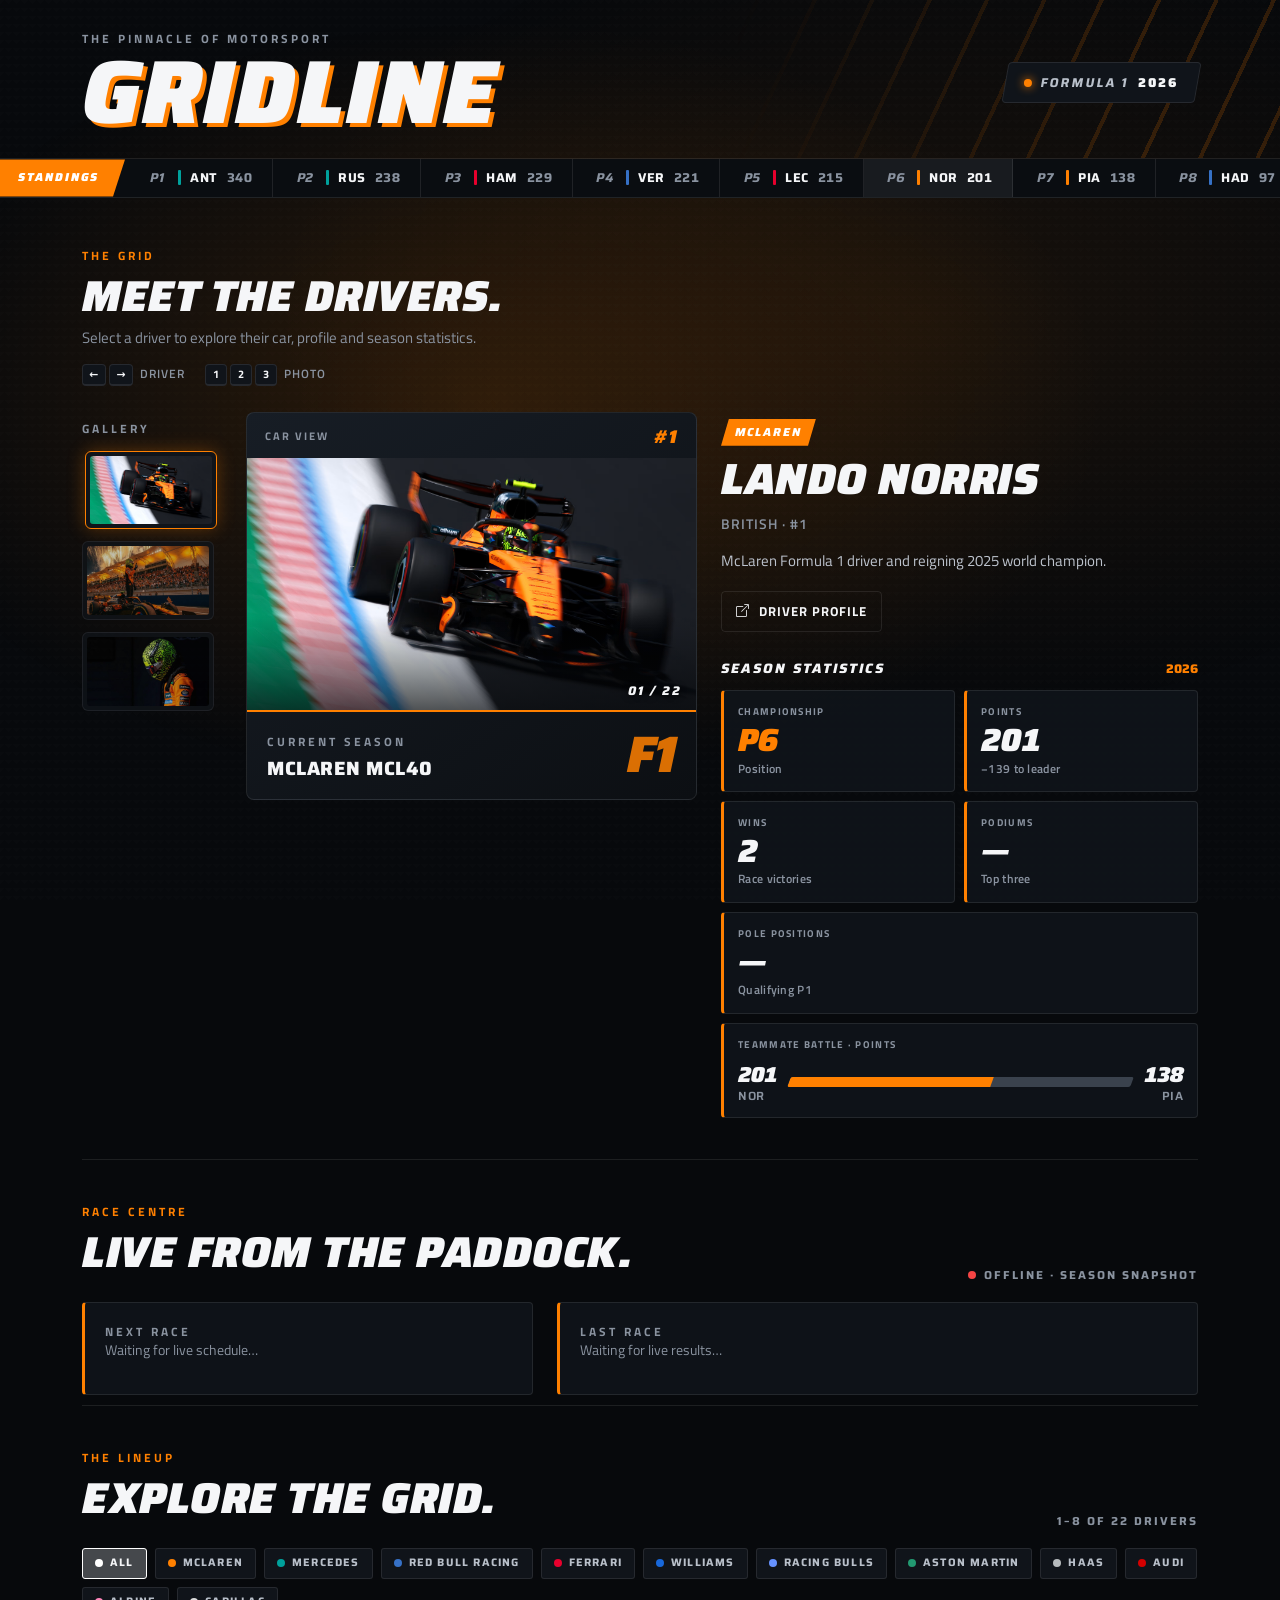
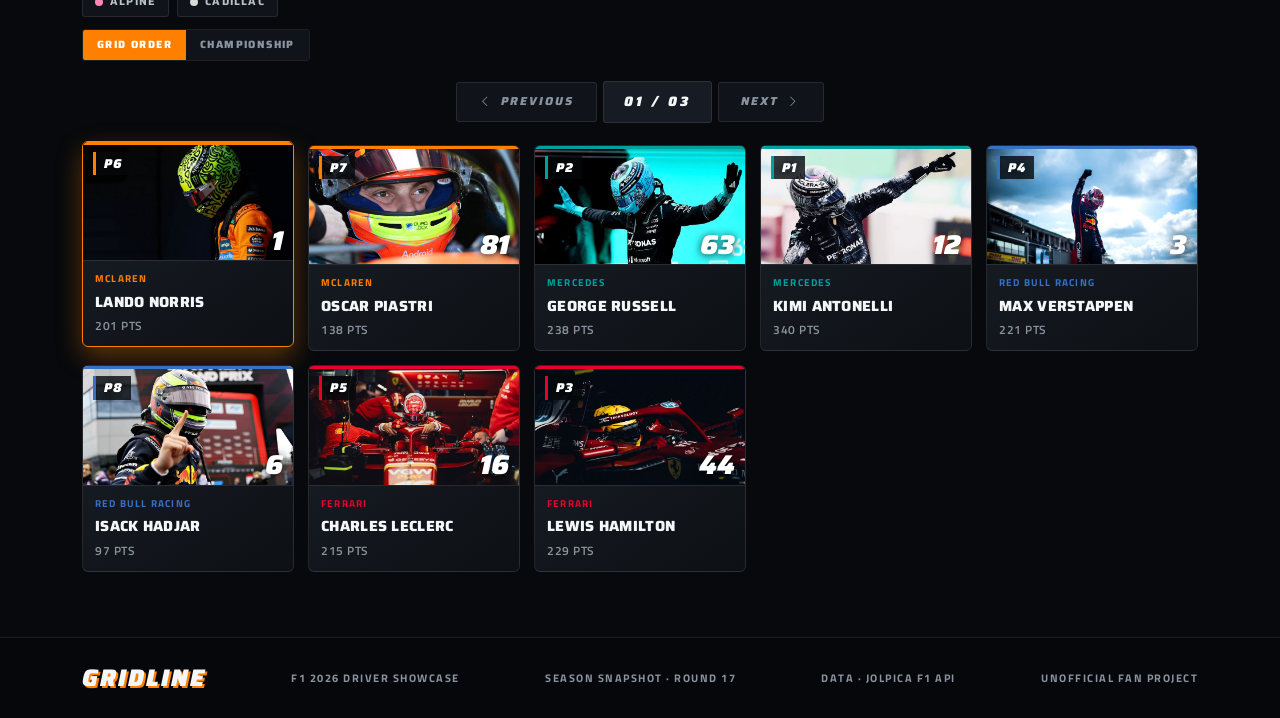
==== API - MIDTERMS/index.html @ 9ca0e185 "Added API - Midterm Files via Upload" ====
<!doctype html>
<html lang="en">
  <head>
    <meta charset="utf-8" />
    <meta name="viewport" content="width=device-width, initial-scale=1" />
    <meta name="theme-color" content="#07090c" />

    <title>GRIDLINE | F1 2026 Showcase</title>

    <link rel="icon" type="image/png" href="assets/img/logo.png" />

    <link rel="preconnect" href="https://fonts.googleapis.com" />
    <link rel="preconnect" href="https://fonts.gstatic.com" crossorigin />

    <link
      href="https://cdn.jsdelivr.net/npm/bootstrap@5.3.3/dist/css/bootstrap.min.css"
      rel="stylesheet"
    />

    <link
      href="https://cdn.jsdelivr.net/npm/bootstrap-icons@1.11.3/font/bootstrap-icons.min.css"
      rel="stylesheet"
    />

    <link
      href="https://fonts.googleapis.com/css2?family=Saira:ital,wght@0,500;0,700;0,800;0,900;1,700;1,800;1,900&family=Titillium+Web:wght@400;600;700&display=swap"
      rel="stylesheet"
    />

    <link rel="stylesheet" href="style.css" />
  </head>

  <body>
    <!-- Start-lights loader -->
    <div id="loader" role="status" aria-live="polite">
      <div class="start-lights" aria-hidden="true">
        <i></i><i></i><i></i><i></i><i></i>
      </div>
      <span>LOADING GRIDLINE...</span>
    </div>

    <div id="bg-glow"></div>

    <header class="site-header">
      <div class="container-xl">
        <div class="header-content">
          <div>
            <p class="header-sub">THE PINNACLE OF MOTORSPORT</p>
            <h1 class="header-title" id="series-title">GRIDLINE</h1>
          </div>

          <div class="season-badge">
            <span class="live-dot"></span>
            FORMULA 1 <strong>2026</strong>
          </div>
        </div>
      </div>
    </header>

    <div
      class="ticker"
      id="ticker-wrap"
      aria-label="Championship standings ticker"
      hidden
    >
      <span class="ticker-tag">STANDINGS</span>
      <div class="ticker-viewport">
        <div class="ticker-track" id="ticker-track"></div>
      </div>
    </div>

    <main id="main" class="container-xl">
      <div class="section-heading" id="the-grid">
        <span class="section-kicker">THE GRID</span>
        <h2>Meet the drivers.</h2>
        <p>
          Select a driver to explore their car, profile and season statistics.
        </p>
        <p class="kbd-hint" aria-hidden="true">
          <span><kbd>←</kbd><kbd>→</kbd> Driver</span>
          <span><kbd>1</kbd><kbd>2</kbd><kbd>3</kbd> Photo</span>
        </p>
      </div>

      <section class="showcase row g-4 align-items-start" id="showcase">
        <div class="col-12 col-lg-auto">
          <div class="photo-column">
            <p class="mini-label">GALLERY</p>
            <div class="photo-strip" id="photo-strip"></div>
          </div>
        </div>

        <div class="col-12 col-md-7 col-lg-5">
          <div id="center-showcase">
            <div class="image-topline">
              <span id="image-category">CAR VIEW</span>
              <span id="driver-number">#00</span>
            </div>

            <div class="center-frame">
              <div class="media" id="center-media">
                <img id="center-img" src="" alt="" draggable="false" />

                <button
                  class="nav-arrow nav-prev"
                  id="prev-driver"
                  type="button"
                  aria-label="Previous driver"
                >
                  <i class="bi bi-chevron-left"></i>
                </button>
                <button
                  class="nav-arrow nav-next"
                  id="next-driver"
                  type="button"
                  aria-label="Next driver"
                >
                  <i class="bi bi-chevron-right"></i>
                </button>

                <span class="frame-counter" id="frame-counter">01 / 22</span>
              </div>
            </div>

            <div class="image-caption">
              <div>
                <span class="mini-label">CURRENT SEASON</span>
                <h3 id="car-caption">—</h3>
              </div>
              <span class="image-watermark">F1</span>
            </div>
          </div>
        </div>

        <div class="col-12 col-lg">
          <section id="right-panel">
            <div class="driver-heading">
              <p class="member-role-tag" id="team-name">TEAM</p>
              <h2 class="member-name" id="driver-name">Loading...</h2>
              <p class="member-meta" id="driver-meta">—</p>
            </div>

            <p class="member-quote" id="driver-bio">—</p>

            <a
              class="member-social-link"
              id="driver-social"
              href="#"
              target="_blank"
              rel="noopener noreferrer"
            >
              <i class="bi bi-box-arrow-up-right"></i>
              <span>Driver profile</span>
            </a>

            <div class="stats-heading">
              <h3>SEASON STATISTICS</h3>
              <span id="stats-season">2026</span>
            </div>

            <div class="stats-grid">
              <div class="stat-card stat-position">
                <span>CHAMPIONSHIP</span>
                <strong id="stat-position">—</strong>
                <small>Position</small>
              </div>

              <div class="stat-card">
                <span>POINTS</span>
                <strong id="stat-points">—</strong>
                <small id="stat-gap">Season total</small>
              </div>

              <div class="stat-card">
                <span>WINS</span>
                <strong id="stat-wins">—</strong>
                <small>Race victories</small>
              </div>

              <div class="stat-card">
                <span>PODIUMS</span>
                <strong id="stat-podiums">—</strong>
                <small>Top three</small>
              </div>

              <div class="stat-card stat-wide">
                <span>POLE POSITIONS</span>
                <strong id="stat-poles">—</strong>
                <small>Qualifying P1</small>
              </div>

              <div class="stat-card stat-wide" id="teammate-card" hidden>
                <span>TEAMMATE BATTLE · POINTS</span>
                <div class="battle">
                  <button
                    type="button"
                    class="battle-side"
                    id="battle-me"
                  ></button>
                  <div class="battle-bar" aria-hidden="true">
                    <i id="battle-me-bar"></i>
                  </div>
                  <button
                    type="button"
                    class="battle-side is-mate"
                    id="battle-mate"
                  ></button>
                </div>
              </div>
            </div>
          </section>
        </div>
      </section>

      <section class="race-centre" id="race-centre" aria-label="Race centre">
        <div class="other-section-heading">
          <div>
            <span class="section-kicker">RACE CENTRE</span>
            <h2>Live from the paddock.</h2>
          </div>
          <span
            id="live-status"
            class="live-status"
            role="status"
            aria-live="polite"
          >
            <i></i><span id="live-status-text">CONNECTING</span>
          </span>
        </div>

        <div class="row g-4">
          <div class="col-12 col-lg-5">
            <article class="rc-card" id="next-race" aria-label="Next race"></article>
          </div>
          <div class="col-12 col-lg-7">
            <article class="rc-card" id="last-race" aria-label="Last race result"></article>
          </div>
        </div>
      </section>

      <section class="other-section">
        <div class="other-section-heading">
          <div>
            <span class="section-kicker">THE LINEUP</span>
            <h2>Explore the grid.</h2>
          </div>
          <span id="driver-count" class="driver-count">0 DRIVERS</span>
        </div>

        <div class="lineup-controls">
          <div
            class="chip-row"
            id="team-filters"
            role="group"
            aria-label="Filter by team"
          ></div>

          <div class="sort-toggle" role="group" aria-label="Sort drivers">
            <button type="button" class="sort-btn active" data-sort="grid">
              GRID ORDER
            </button>
            <button type="button" class="sort-btn" data-sort="points">
              CHAMPIONSHIP
            </button>
          </div>
        </div>

        <nav class="grid-pagination" id="grid-pagination" aria-label="Driver grid pagination">
          <button type="button" class="page-btn" id="prev-page">
            <i class="bi bi-chevron-left"></i> PREVIOUS
          </button>
          <span class="page-indicator" id="page-indicator">01 / 01</span>
          <button type="button" class="page-btn" id="next-page">
            NEXT <i class="bi bi-chevron-right"></i>
          </button>
        </nav>

        <div id="other-grid" class="other-grid"></div>
      </section>
    </main>

    <footer>
      <div class="container-xl">
        <span class="footer-brand">GRIDLINE</span>
        <span>F1 2026 DRIVER SHOWCASE</span>
        <span id="footer-round">SEASON SNAPSHOT · ROUND 17</span>
        <span>DATA · JOLPICA F1 API</span>
        <span>UNOFFICIAL FAN PROJECT</span>
      </div>
    </footer>

    <script src="live.js"></script>
    <script src="app.js"></script>
  </body>
</html>
---- API - MIDTERMS/style.css ----
:root {
  --accent: #e10600;
  --accent-glow: rgba(225, 6, 0, .3);
  --accent-glow-strong: rgba(225, 6, 0, .55);
  --bg: #07090c;
  --surface: #10141a;
  --surface-2: #171c24;
  --border: rgba(255,255,255,.09);
  --text: #f5f6f8;
  --muted: #8a93a0;

  --font-display: "Saira", "Arial Narrow", "Segoe UI", sans-serif;
  --font-body: "Titillium Web", "Segoe UI", system-ui, sans-serif;

 
  --frame-ratio: 16 / 9;
  --frame-focus: 50% 35%;
}

* { box-sizing: border-box; }

[hidden] { display: none !important; }

html { scroll-behavior: smooth; }

body {
  margin: 0;
  min-height: 100vh;
  overflow-x: hidden;
  background: var(--bg);
  color: var(--text);
  font-family: var(--font-body);
  -webkit-font-smoothing: antialiased;
}


body::before {
  content: "";
  position: fixed;
  inset: 0;
  z-index: -2;
  pointer-events: none;
  opacity: .5;
  background:
    linear-gradient(135deg, rgba(255,255,255,.025) 25%, transparent 25%) 0 0 / 8px 8px,
    linear-gradient(225deg, rgba(255,255,255,.025) 25%, transparent 25%) 0 0 / 8px 8px;
}

kbd {
  display: inline-block;
  min-width: 22px;
  padding: 1px 6px;
  margin-right: 3px;
  border: 1px solid var(--border);
  border-bottom-width: 2px;
  border-radius: 4px;
  background: var(--surface);
  color: var(--text);
  font: 700 .68rem/1.5 var(--font-body);
  text-align: center;
}

#bg-glow {
  position: fixed;
  inset: 0;
  z-index: -1;
  pointer-events: none;
  background: radial-gradient(ellipse at 38% 40%, var(--accent-glow) 0%, transparent 55%);
  transition: background .5s ease;
}


#loader {
  position: fixed;
  inset: 0;
  z-index: 1000;
  display: flex;
  flex-direction: column;
  align-items: center;
  justify-content: center;
  gap: 28px;
  background: var(--bg);
  font-family: var(--font-display);
  font-weight: 800;
  font-style: italic;
  font-size: 1.1rem;
  letter-spacing: 6px;
  color: var(--text);
  transition: opacity .45s ease, visibility .45s ease;
}

#loader.gone { opacity: 0; visibility: hidden; }

.start-lights {
  display: flex;
  gap: 14px;
  padding: 16px 20px;
  border-radius: 14px;
  background: #0d1015;
  border: 1px solid var(--border);
  box-shadow: 0 14px 40px rgba(0,0,0,.6);
}

.start-lights i {
  width: 34px;
  height: 34px;
  border-radius: 50%;
  background: #2a0b0b;
  box-shadow: inset 0 2px 6px rgba(0,0,0,.7);
  animation: light-on 1.6s steps(1, end) infinite;
}

.start-lights i:nth-child(1) { animation-delay: 0s; }
.start-lights i:nth-child(2) { animation-delay: .16s; }
.start-lights i:nth-child(3) { animation-delay: .32s; }
.start-lights i:nth-child(4) { animation-delay: .48s; }
.start-lights i:nth-child(5) { animation-delay: .64s; }

@keyframes light-on {
  0%   { background: #2a0b0b; box-shadow: inset 0 2px 6px rgba(0,0,0,.7); }
  8%   { background: #ff1a10; box-shadow: 0 0 22px 4px rgba(255,26,16,.75), inset 0 -4px 8px rgba(0,0,0,.35); }
  82%  { background: #2a0b0b; box-shadow: inset 0 2px 6px rgba(0,0,0,.7); }
  100% { background: #2a0b0b; }
}

#loader.error { letter-spacing: 2px; text-align: center; padding: 0 24px; }
#loader.error small {
  font: 400 .8rem var(--font-body);
  letter-spacing: 0;
  color: #aaa;
}


.site-header {
  position: relative;
  padding: 30px 0 24px;
  border-bottom: 1px solid var(--border);
  overflow: hidden;
}


.site-header::after {
  content: "";
  position: absolute;
  top: 0; right: -40px;
  width: 46%;
  height: 100%;
  pointer-events: none;
  opacity: .55;
  background: repeating-linear-gradient(115deg,
    transparent 0 22px,
    var(--accent-glow) 22px 26px,
    transparent 26px 52px);
  mask-image: linear-gradient(90deg, transparent, #000 70%);
  -webkit-mask-image: linear-gradient(90deg, transparent, #000 70%);
  transition: background .5s ease;
}

.header-content {
  position: relative;
  z-index: 1;
  display: flex;
  align-items: center;
  justify-content: space-between;
  gap: 24px;
}

.header-sub,
.section-kicker,
.mini-label {
  margin: 0;
  color: var(--muted);
  font-size: .72rem;
  font-weight: 700;
  letter-spacing: 3px;
}

.section-kicker { color: var(--accent); }

.header-title {
  margin: 2px 0 0;
  font-family: var(--font-display);
  font-weight: 900;
  font-style: italic;
  font-size: clamp(3rem, 8vw, 5.6rem);
  line-height: .95;
  letter-spacing: 2px;
  text-transform: uppercase;
  color: var(--text);
  text-shadow: 4px 4px 0 var(--accent);
  transition: text-shadow .4s ease;
}

.season-badge {
  display: flex;
  align-items: center;
  gap: 9px;
  padding: 10px 18px;
  border: 1px solid var(--border);
  border-radius: 4px;
  background: var(--surface);
  color: #b9c0ca;
  font-family: var(--font-display);
  font-weight: 700;
  font-size: .8rem;
  letter-spacing: 2px;
  transform: skewX(-10deg);
}

.season-badge > * { transform: skewX(10deg); }
.season-badge strong { color: var(--text); }

.live-dot {
  width: 8px;
  height: 8px;
  border-radius: 50%;
  background: var(--accent);
  box-shadow: 0 0 10px var(--accent);
}


.ticker {
  display: flex;
  align-items: stretch;
  overflow: hidden;
  border-bottom: 1px solid var(--border);
  background: #0a0d11;
}

.ticker-tag {
  z-index: 1;
  display: flex;
  align-items: center;
  padding: 0 16px 0 18px;
  background: var(--accent);
  color: #fff;
  font-family: var(--font-display);
  font-style: italic;
  font-weight: 900;
  font-size: .72rem;
  letter-spacing: 2px;
  clip-path: polygon(0 0, 100% 0, calc(100% - 12px) 100%, 0 100%);
  padding-right: 26px;
  transition: background .4s ease;
}

.ticker-viewport {
  flex: 1;
  min-width: 0;
  overflow: hidden;
}

.ticker-track {
  display: inline-flex;
  white-space: nowrap;
  animation: ticker 70s linear infinite;
}

.ticker:hover .ticker-track { animation-play-state: paused; }

@keyframes ticker { to { transform: translateX(-50%); } }

.ticker-item {
  display: inline-flex;
  align-items: center;
  gap: 9px;
  padding: 9px 20px;
  border: 0;
  border-right: 1px solid var(--border);
  background: transparent;
  color: var(--text);
  font-family: var(--font-display);
  font-weight: 700;
  font-size: .8rem;
  letter-spacing: .5px;
  cursor: pointer;
  transition: background .2s ease;
}

.ticker-item:hover,
.ticker-item.active { background: rgba(255,255,255,.06); }

.ticker-item .t-pos { color: var(--muted); font-style: italic; min-width: 24px; }
.ticker-item .t-bar { width: 3px; height: 15px; border-radius: 1px; background: var(--team, var(--accent)); }
.ticker-item .t-pts { color: var(--muted); font-variant-numeric: tabular-nums; }
.ticker-item.active .t-pts { color: var(--text); }


.section-heading { padding: 44px 0 26px; }

.section-heading h2,
.other-section-heading h2 {
  margin: 5px 0;
  font-family: var(--font-display);
  font-weight: 900;
  font-style: italic;
  font-size: clamp(1.9rem, 4vw, 2.7rem);
  letter-spacing: .5px;
  text-transform: uppercase;
}

.section-heading p { margin: 0; color: var(--muted); font-size: .95rem; }

.kbd-hint {
  display: flex;
  flex-wrap: wrap;
  gap: 8px 20px;
  margin-top: 14px !important;
  font-size: .72rem !important;
  font-weight: 600;
  letter-spacing: 1px;
  text-transform: uppercase;
}

@media (hover: none) { .kbd-hint { display: none; } }

.showcase { padding-bottom: 35px; }

.photo-column { padding-top: 8px; }

.photo-strip {
  display: flex;
  flex-direction: column;
  gap: 12px;
  margin-top: 14px;
}

/* ===== the shared landscape frame ===== */
.media {
  position: relative;
  display: block;
  width: 100%;
  aspect-ratio: var(--frame-ratio);
  overflow: hidden;
  background: repeating-linear-gradient(135deg, #12161c 0 10px, #0e1217 10px 20px);
}

.media img {
  position: absolute;
  inset: 0;
  display: block;
  width: 100%;
  height: 100%;
  object-fit: cover;
  object-position: var(--focus, var(--frame-focus));
  user-select: none;
  transition: transform .7s cubic-bezier(.2,.7,.2,1), opacity .3s ease;
}

.media.is-missing img { opacity: 0; }

.media.is-missing::after {
  content: "PHOTO PENDING\A" attr(data-file);
  white-space: pre-line;
  position: absolute;
  inset: 0;
  display: grid;
  place-items: center;
  padding: 8px;
  text-align: center;
  color: var(--muted);
  font: 700 .62rem/1.7 var(--font-body);
  letter-spacing: 1.6px;
  word-break: break-all;
}

.photo-thumb {
  width: 132px;
  padding: 4px;
  overflow: hidden;
  border: 1px solid var(--border);
  border-radius: 6px;
  background: var(--surface);
  cursor: pointer;
  transition: .25s ease;
}

.photo-thumb .media { border-radius: 3px; }

.photo-thumb:hover,
.photo-thumb.active {
  border-color: var(--accent);
  box-shadow: 0 0 18px var(--accent-glow);
  transform: translateX(3px);
}

.photo-thumb:not(.active) { opacity: .75; }
.photo-thumb:hover { opacity: 1; }

#center-showcase {
  overflow: hidden;
  border: 1px solid var(--border);
  border-radius: 8px;
  background: linear-gradient(145deg, #171d25, #0c0f13);
  transition: opacity .35s ease, transform .35s ease;
}

#center-showcase.fading,
#right-panel.fading {
  opacity: 0;
  transform: translateY(7px);
}

.image-topline {
  display: flex;
  justify-content: space-between;
  padding: 15px 18px 12px;
  color: var(--muted);
  font-size: .7rem;
  font-weight: 700;
  letter-spacing: 2px;
}

#driver-number {
  color: var(--accent);
  font-family: var(--font-display);
  font-style: italic;
  font-weight: 900;
  font-size: 1.15rem;
  line-height: 1;
}

.center-frame { padding: 0; cursor: pointer; touch-action: pan-y; }

#center-media img {
  transform: scale(1.06) translate(var(--px, 0px), var(--py, 0px));
  transition: transform .25s ease-out, opacity .3s ease;
}

#center-media::before {  
  content: "";
  position: absolute;
  inset: auto 0 0 0;
  z-index: 1;
  height: 38%;
  pointer-events: none;
  background: linear-gradient(0deg, rgba(7,9,12,.7), transparent);
}

.nav-arrow {
  position: absolute;
  top: 50%;
  z-index: 2;
  display: grid;
  place-items: center;
  width: 40px;
  height: 40px;
  padding: 0;
  border: 1px solid rgba(255,255,255,.2);
  border-radius: 50%;
  background: rgba(7,9,12,.6);
  backdrop-filter: blur(6px);
  color: #fff;
  cursor: pointer;
  opacity: 0;
  transform: translateY(-50%);
  transition: .25s ease;
}

.nav-prev { left: 12px; }
.nav-next { right: 12px; }

.center-frame:hover .nav-arrow,
.nav-arrow:focus-visible { opacity: 1; }

.nav-arrow:hover { background: var(--accent); border-color: var(--accent); }

@media (hover: none) { .nav-arrow { opacity: .85; } }

.frame-counter {
  position: absolute;
  right: 14px;
  bottom: 10px;
  z-index: 2;
  font-family: var(--font-display);
  font-style: italic;
  font-weight: 800;
  font-size: .78rem;
  letter-spacing: 2px;
  text-shadow: 0 1px 6px rgba(0,0,0,.7);
}

.image-caption {
  display: flex;
  align-items: center;
  justify-content: space-between;
  padding: 16px 20px 18px;
  border-top: 2px solid var(--accent);
  transition: border-color .4s ease;
}

.image-caption h3 {
  margin: 5px 0 0;
  font-family: var(--font-display);
  font-weight: 800;
  font-size: 1.2rem;
  letter-spacing: .5px;
  text-transform: uppercase;
}

.image-watermark {
  font-family: var(--font-display);
  font-weight: 900;
  font-size: 3.2rem;
  font-style: italic;
  line-height: 1;
  color: var(--accent);
  opacity: .85;
}


#right-panel {
  padding: 6px 0;
  transition: opacity .35s ease, transform .35s ease;
}

.member-role-tag {
  display: inline-block;
  margin: 0 0 12px;
  padding: 5px 14px;
  background: var(--accent);
  color: #fff;
  font-family: var(--font-display);
  font-style: italic;
  font-weight: 800;
  font-size: .72rem;
  letter-spacing: 2px;
  text-transform: uppercase;
  clip-path: polygon(8px 0, 100% 0, calc(100% - 8px) 100%, 0 100%);
  transition: background .4s ease;
}

.member-name {
  margin: 0;
  font-family: var(--font-display);
  font-weight: 900;
  font-style: italic;
  font-size: clamp(2.1rem, 3.4vw, 3.4rem);
  line-height: 1;
  letter-spacing: .5px;
  text-transform: uppercase;
  overflow-wrap: anywhere;
}

.member-meta {
  margin: 12px 0;
  color: var(--muted);
  font-size: .88rem;
  font-weight: 600;
  letter-spacing: 1px;
  text-transform: uppercase;
}

.member-quote {
  margin: 14px 0 16px;
  color: #bdc3cd;
  line-height: 1.7;
  font-size: .96rem;
}

.member-social-link {
  display: inline-flex;
  align-items: center;
  gap: 9px;
  padding: 10px 14px;
  border: 1px solid var(--border);
  border-radius: 4px;
  color: var(--text);
  text-decoration: none;
  font-size: .8rem;
  font-weight: 700;
  letter-spacing: 1px;
  text-transform: uppercase;
  transition: .2s ease;
}

.member-social-link:hover { border-color: var(--accent); color: var(--accent); }

.stats-heading {
  display: flex;
  align-items: center;
  gap: 12px;
  margin: 28px 0 12px;
}

.stats-heading h3 {
  margin: 0;
  font-family: var(--font-display);
  font-weight: 800;
  font-style: italic;
  font-size: .85rem;
  letter-spacing: 2px;
}

.stats-heading > span {
  margin-left: auto;
  color: var(--accent);
  font-family: var(--font-display);
  font-weight: 800;
  font-size: .78rem;
}

.stats-grid {
  display: grid;
  grid-template-columns: repeat(2, minmax(0, 1fr));
  gap: 9px;
}

.stat-card {
  position: relative;
  min-width: 0;
  padding: 13px 14px;
  overflow: hidden;
  border: 1px solid var(--border);
  border-left: 3px solid var(--accent);
  border-radius: 4px;
  background: rgba(16,20,26,.9);
  transition: border-color .4s ease, transform .2s ease;
}

.stat-card:hover { transform: translateY(-2px); }

.stat-card > span,
.stat-card small {
  display: block;
  color: var(--muted);
  font-size: .64rem;
  font-weight: 700;
  letter-spacing: 1.3px;
}

.stat-card strong {
  display: block;
  margin: 2px 0;
  font-family: var(--font-display);
  font-weight: 900;
  font-style: italic;
  font-size: 2rem;
  line-height: 1.15;
  font-variant-numeric: tabular-nums;
}

.stat-card small {
  font-weight: 600;
  letter-spacing: .3px;
  font-size: .74rem;
}

.stat-position strong { color: var(--accent); }
.stat-wide { grid-column: 1 / -1; }

.battle {
  display: grid;
  grid-template-columns: auto 1fr auto;
  align-items: center;
  gap: 12px;
  margin-top: 8px;
}

.battle-side {
  padding: 0;
  border: 0;
  background: none;
  color: var(--text);
  text-align: left;
  font-family: var(--font-display);
  font-weight: 800;
  font-size: .85rem;
  line-height: 1.3;
  cursor: default;
}

.battle-side b {
  display: block;
  font-size: 1.35rem;
  font-style: italic;
  font-variant-numeric: tabular-nums;
}

.battle-side small { letter-spacing: .5px; }

.battle-side.is-mate { text-align: right; cursor: pointer; }
.battle-side.is-mate:hover { color: var(--accent); }

.battle-bar {
  height: 10px;
  overflow: hidden;
  border-radius: 2px;
  background: #3a424d;
  transform: skewX(-20deg);
}

.battle-bar i {
  display: block;
  width: 50%;
  height: 100%;
  background: var(--accent);
  transition: width .9s cubic-bezier(.2,.7,.2,1), background .4s ease;
}

.stats-note {
  margin: 12px 0 0;
  color: var(--muted);
  font-size: .72rem;
  line-height: 1.5;
}


.other-section {
  padding: 38px 0 65px;
  border-top: 1px solid var(--border);
}

.other-section-heading {
  display: flex;
  align-items: end;
  justify-content: space-between;
  gap: 20px;
  margin-bottom: 18px;
}

.driver-count {
  color: var(--muted);
  font-family: var(--font-display);
  font-weight: 700;
  font-size: .72rem;
  letter-spacing: 2px;
}

.lineup-controls {
  display: flex;
  flex-wrap: wrap;
  align-items: center;
  justify-content: space-between;
  gap: 12px 20px;
  margin-bottom: 20px;
}

.chip-row { display: flex; flex-wrap: wrap; gap: 8px; }

.chip {
  display: inline-flex;
  align-items: center;
  gap: 7px;
  padding: 6px 12px;
  border: 1px solid var(--border);
  border-radius: 3px;
  background: var(--surface);
  color: #b9c0ca;
  font-family: var(--font-display);
  font-weight: 700;
  font-size: .68rem;
  letter-spacing: 1.2px;
  text-transform: uppercase;
  cursor: pointer;
  transition: .2s ease;
}

.chip i {
  width: 8px;
  height: 8px;
  border-radius: 50%;
  background: var(--team, var(--accent));
}

.chip:hover { border-color: var(--team, var(--accent)); color: var(--text); }

.chip.active {
  border-color: var(--team, var(--accent));
  background: color-mix(in srgb, var(--team, var(--accent)) 22%, var(--surface));
  color: var(--text);
}

.sort-toggle {
  display: inline-flex;
  border: 1px solid var(--border);
  border-radius: 3px;
  overflow: hidden;
}

.sort-btn {
  padding: 7px 14px;
  border: 0;
  background: var(--surface);
  color: var(--muted);
  font-family: var(--font-display);
  font-weight: 800;
  font-size: .66rem;
  letter-spacing: 1.4px;
  cursor: pointer;
  transition: .2s ease;
}

.sort-btn:hover { color: var(--text); }
.sort-btn.active { background: var(--accent); color: #fff; }

.other-grid {
  display: grid;
  grid-template-columns: repeat(auto-fill, minmax(190px, 1fr));
  gap: 14px;
}

.other-thumb {
  --team: var(--accent);
  color: var(--text);
  position: relative;
  min-width: 0;
  padding: 0;
  overflow: hidden;
  border: 1px solid var(--border);
  border-radius: 6px;
  background: linear-gradient(145deg, #1a2029, #0d1014);
  text-align: left;
  cursor: pointer;
  transform-style: preserve-3d;
  transition: border-color .25s ease, transform .25s ease, box-shadow .25s ease, opacity .3s ease;
  animation: card-in .45s cubic-bezier(.2,.7,.2,1) backwards;   /* backwards: don't freeze transform after the intro */
  animation-delay: calc(var(--i, 0) * 28ms);
}

.other-grid.no-anim .other-thumb { animation: none; }

@keyframes card-in {
  from { opacity: 0; transform: translateY(14px); }
  to   { opacity: 1; transform: none; }
}

.other-thumb::before {   
  content: "";
  position: absolute;
  top: 0; left: 0; right: 0;
  z-index: 3;
  height: 3px;
  background: var(--team);
}

.other-thumb:hover,
.other-thumb.active {
  border-color: var(--team);
  transform: translateY(-4px);
  box-shadow: 0 10px 26px color-mix(in srgb, var(--team) 35%, transparent);
}

.other-thumb:hover .media img,
.other-thumb.active .media img { transform: scale(1.08); }

.other-thumb .thumb-media { display: block; }

.thumb-pos,
.thumb-num {
  position: absolute;
  z-index: 2;
  font-family: var(--font-display);
  font-style: italic;
  font-weight: 900;
  text-shadow: 0 1px 8px rgba(0,0,0,.8);
}

.thumb-pos {
  top: 10px; left: 10px;
  padding: 2px 8px;
  background: rgba(7,9,12,.8);
  color: #fff;
  border-left: 3px solid var(--team);
  font-size: .8rem;
  letter-spacing: 1px;
}

.thumb-num {
  right: 10px; bottom: 6px;
  font-size: 1.7rem;
  line-height: 1;
  color: #fff;
}

.other-thumb .thumb-info {
  display: block;
  padding: 11px 12px 12px;
  border-top: 1px solid var(--border);
}

.other-thumb .thumb-team {
  display: block;
  margin-bottom: 4px;
  overflow: hidden;
  color: var(--team);
  font-size: .62rem;
  font-weight: 700;
  letter-spacing: 1.2px;
  text-overflow: ellipsis;
  text-transform: uppercase;
  white-space: nowrap;
}

.other-thumb .thumb-name {
  display: block;
  overflow: hidden;
  color: var(--text);
  font-family: var(--font-display);
  font-weight: 800;
  font-size: .92rem;
  letter-spacing: .3px;
  text-overflow: ellipsis;
  text-transform: uppercase;
  white-space: nowrap;
}

.other-thumb .thumb-points {
  display: block;
  margin-top: 4px;
  color: var(--muted);
  font-size: .72rem;
  font-weight: 600;
  letter-spacing: .5px;
  font-variant-numeric: tabular-nums;
}

.other-thumb.loading { opacity: .5; pointer-events: none; }

.grid-empty {
  grid-column: 1 / -1;
  padding: 40px 0;
  color: var(--muted);
  text-align: center;
}
/* Pagination */
.grid-pagination {
  display: flex;
  align-items: center;
  justify-content: center;
  gap: 6px;
  margin-bottom: 22px;
}

.page-btn {
  display: inline-flex;
  align-items: center;
  gap: 8px;
  padding: 10px 22px;
  border: 1px solid var(--border);
  border-radius: 3px;
  background: var(--surface);
  color: var(--muted);
  font-family: var(--font-display);
  font-weight: 800;
  font-style: italic;
  font-size: .72rem;
  letter-spacing: 2px;
  text-transform: uppercase;
  cursor: pointer;
  transition: .25s ease;
}

.page-btn:hover {
  border-color: var(--accent);
  color: var(--text);
  background: color-mix(in srgb, var(--accent) 15%, var(--surface));
}

.page-btn:active {
  transform: scale(.97);
}

.page-indicator {
  min-width: 80px;
  padding: 10px 20px;
  border: 1px solid var(--border);
  border-radius: 3px;
  background: var(--surface-2);
  color: var(--text);
  font-family: var(--font-display);
  font-weight: 900;
  font-style: italic;
  font-size: .85rem;
  letter-spacing: 3px;
  text-align: center;
}

footer {
  border-top: 1px solid var(--border);
  background: #05070a;
}

footer .container-xl {
  display: flex;
  flex-wrap: wrap;
  align-items: center;
  justify-content: space-between;
  gap: 12px;
  padding-top: 22px;
  padding-bottom: 22px;
  color: var(--muted);
  font-size: .68rem;
  font-weight: 700;
  letter-spacing: 1.5px;
}

.footer-brand {
  color: var(--text);
  font-family: var(--font-display);
  font-style: italic;
  font-weight: 900;
  font-size: 1.5rem;
  letter-spacing: 2px;
  text-shadow: 2px 2px 0 var(--accent);
}


@media (min-width: 992px) {
  .photo-column { width: 140px; }
}

@media (max-width: 991px) {
  .photo-column { width: 100%; }

  .photo-strip { flex-direction: row; flex-wrap: wrap; }
  .photo-thumb { width: 112px; }
  .photo-thumb:hover, .photo-thumb.active { transform: translateY(-2px); }
}

@media (max-width: 575px) {
  .site-header { padding: 24px 0; }

  .header-content { align-items: flex-start; flex-direction: column; }

  .section-heading { padding-top: 32px; }

  .other-grid { grid-template-columns: repeat(2, minmax(0, 1fr)); gap: 10px; }

  .thumb-num { font-size: 1.3rem; }

  .member-name { font-size: 2.3rem; }

  footer .container-xl { flex-direction: column; align-items: flex-start; }
}

@media (prefers-reduced-motion: reduce) {
  *,
  *::before,
  *::after {
    scroll-behavior: auto !important;
    animation-duration: .01ms !important;
    animation-iteration-count: 1 !important;
    transition-duration: .01ms !important;
  }

  .ticker-viewport { overflow-x: auto; }
  .ticker-track { animation: none; }
}

/* ------------------------------------------------------------------
   RACE CENTRE (live data)
------------------------------------------------------------------- */
.race-centre {
  padding: 38px 0 10px;
  border-top: 1px solid var(--border);
}

.live-status {
  display: inline-flex;
  align-items: center;
  gap: 8px;
  color: var(--muted);
  font-family: var(--font-display);
  font-weight: 700;
  font-size: .72rem;
  letter-spacing: 2px;
  white-space: nowrap;
}

.live-status i {
  width: 8px;
  height: 8px;
  border-radius: 50%;
  background: var(--muted);
}

.live-status[data-state="live"] { color: var(--text); }
.live-status[data-state="live"] i {
  background: #2ee06a;
  box-shadow: 0 0 0 0 rgba(46,224,106,.6);
  animation: live-pulse 1.8s ease-out infinite;
}
.live-status[data-state="cached"] i { background: #f5b83d; }
.live-status[data-state="offline"] i { background: #f44444; }
.live-status[data-state="loading"] i { animation: live-pulse 1.2s ease-out infinite; }

@keyframes live-pulse {
  70%  { box-shadow: 0 0 0 8px rgba(46,224,106,0); }
  100% { box-shadow: 0 0 0 0 rgba(46,224,106,0); }
}

.rc-card {
  height: 100%;
  padding: 20px 20px 18px;
  border: 1px solid var(--border);
  border-left: 3px solid var(--accent);
  border-radius: 4px;
  background: rgba(16,20,26,.9);
  transition: border-color .4s ease;
}

.rc-title {
  margin: 6px 0 2px;
  font-family: var(--font-display);
  font-weight: 800;
  font-style: italic;
  font-size: clamp(1.25rem, 2.4vw, 1.7rem);
  line-height: 1.1;
  text-transform: uppercase;
}

.rc-sub,
.rc-empty {
  margin: 0 0 16px;
  color: var(--muted);
  font-size: .85rem;
}

.rc-countdown {
  display: flex;
  gap: 10px;
  margin-bottom: 16px;
  font-family: var(--font-display);
  font-weight: 800;
  font-style: italic;
}

.rc-countdown span {
  display: flex;
  flex-direction: column;
  align-items: center;
  min-width: 64px;
  padding: 8px 6px;
  border: 1px solid var(--border);
  border-radius: 4px;
  background: var(--surface-2);
}

.rc-countdown b {
  font-size: 1.7rem;
  line-height: 1;
  font-variant-numeric: tabular-nums;
}

.rc-countdown small {
  margin-top: 3px;
  color: var(--muted);
  font-size: .6rem;
  font-style: normal;
  letter-spacing: 2px;
}

.rc-countdown.is-on {
  display: block;
  color: var(--accent);
  letter-spacing: 2px;
  font-size: 1.1rem;
}

.rc-sessions {
  display: grid;
  gap: 2px;
  margin: 0;
  padding: 0;
  list-style: none;
}

.rc-sessions li {
  display: flex;
  justify-content: space-between;
  gap: 12px;
  padding: 6px 10px;
  border-radius: 3px;
  font-size: .8rem;
  color: var(--muted);
}

.rc-sessions li span { font-weight: 700; letter-spacing: 1px; }
.rc-sessions li time { font-variant-numeric: tabular-nums; }
.rc-sessions li.past { opacity: .45; }
.rc-sessions li.is-next {
  background: rgba(255,255,255,.06);
  color: var(--text);
  box-shadow: inset 2px 0 0 var(--accent);
}

.rc-results {
  display: grid;
  gap: 2px;
  margin: 0;
  padding: 0;
  list-style: none;
}

.rc-row {
  display: grid;
  grid-template-columns: 28px 3px minmax(0, 1.3fr) minmax(0, 1fr) auto auto;
  align-items: center;
  gap: 10px;
  width: 100%;
  padding: 7px 10px;
  border: 0;
  border-radius: 3px;
  background: transparent;
  color: var(--text);
  font-size: .85rem;
  text-align: left;
  transition: background .2s ease;
}

.rc-row:not(:disabled):hover { background: rgba(255,255,255,.06); }
.rc-row:disabled { cursor: default; }

.rc-pos {
  color: var(--muted);
  font-family: var(--font-display);
  font-weight: 800;
  font-style: italic;
}

.rc-bar {
  align-self: stretch;
  border-radius: 1px;
  background: var(--team, var(--accent));
}

.rc-name { font-weight: 700; overflow: hidden; text-overflow: ellipsis; white-space: nowrap; }
.rc-name i { color: #b66bff; }
.rc-team { color: var(--muted); overflow: hidden; text-overflow: ellipsis; white-space: nowrap; }
.rc-time { color: var(--muted); font-variant-numeric: tabular-nums; }
.rc-pts { min-width: 34px; text-align: right; font-weight: 700; font-variant-numeric: tabular-nums; }

@media (max-width: 575px) {
  .rc-row { grid-template-columns: 24px 3px minmax(0, 1fr) auto auto; }
  .rc-team { display: none; }
  .rc-countdown span { min-width: 56px; }
  .live-status { font-size: .65rem; letter-spacing: 1px; }
}
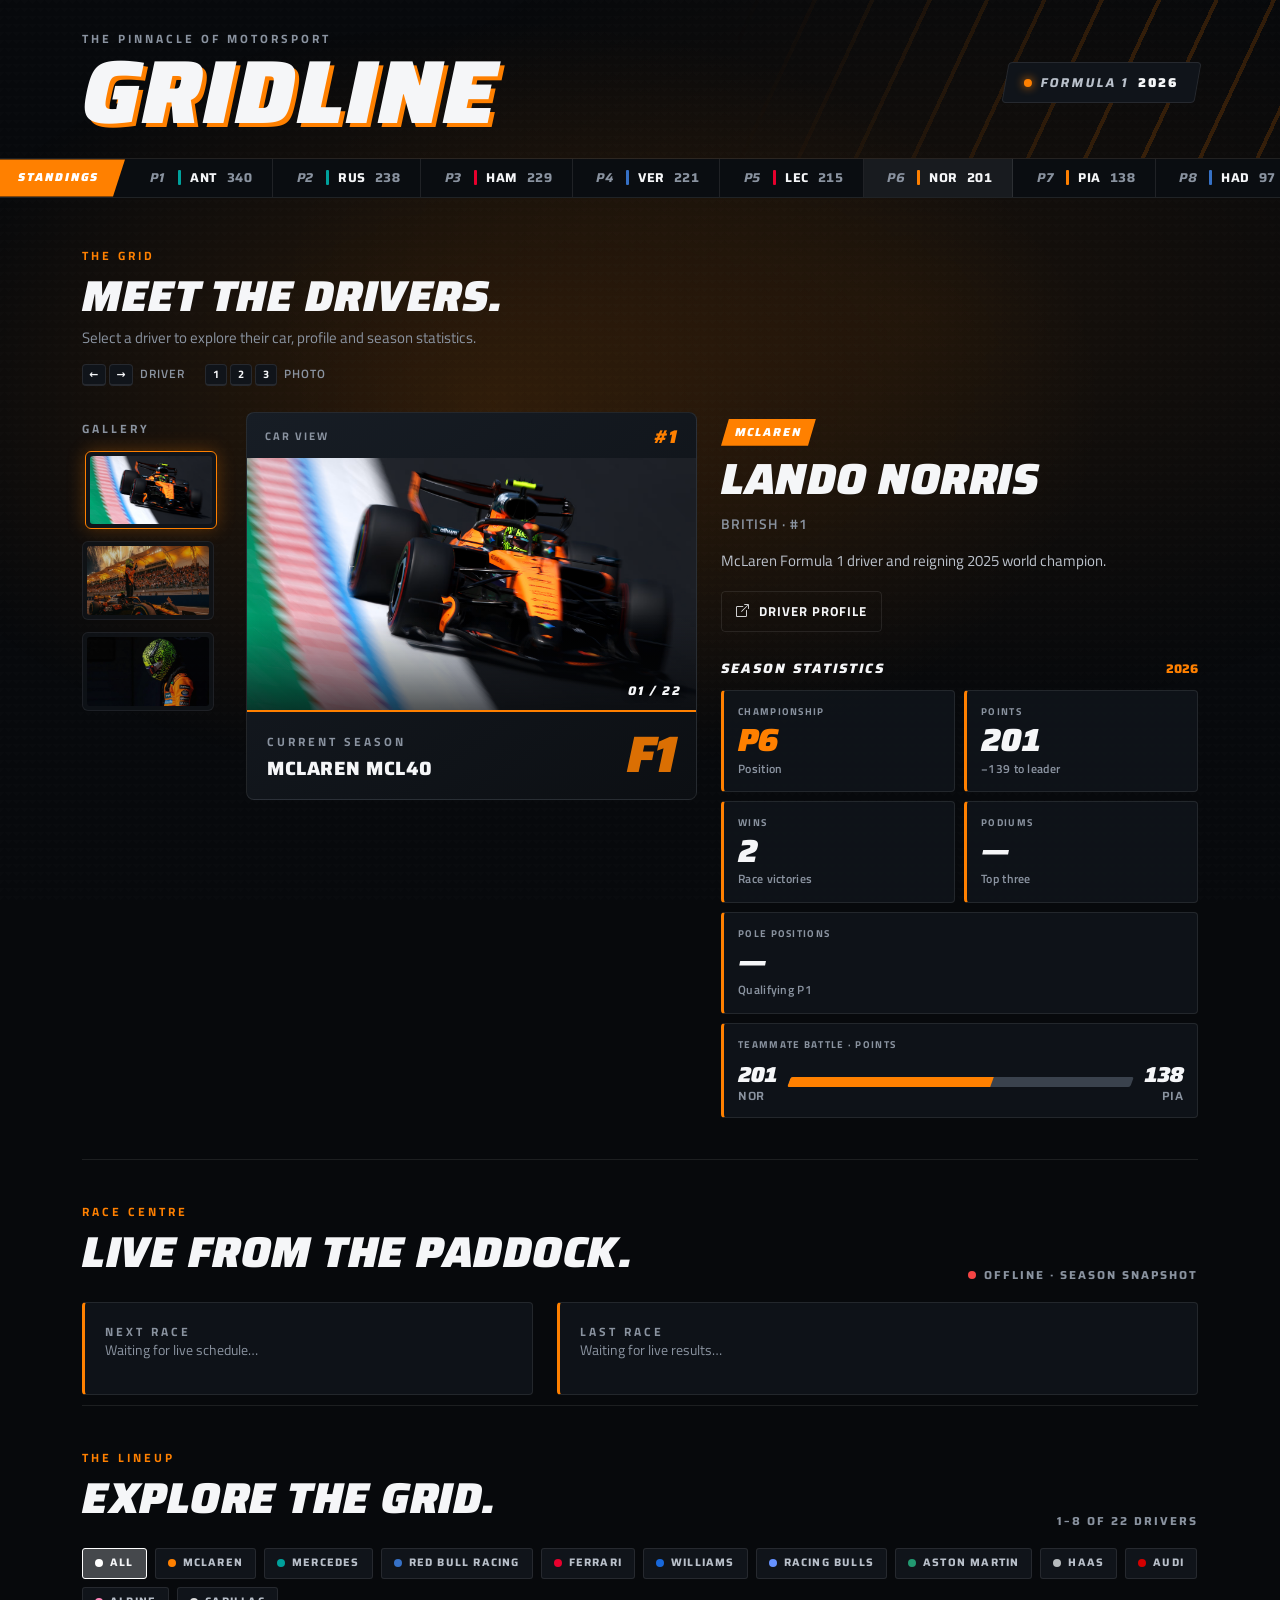
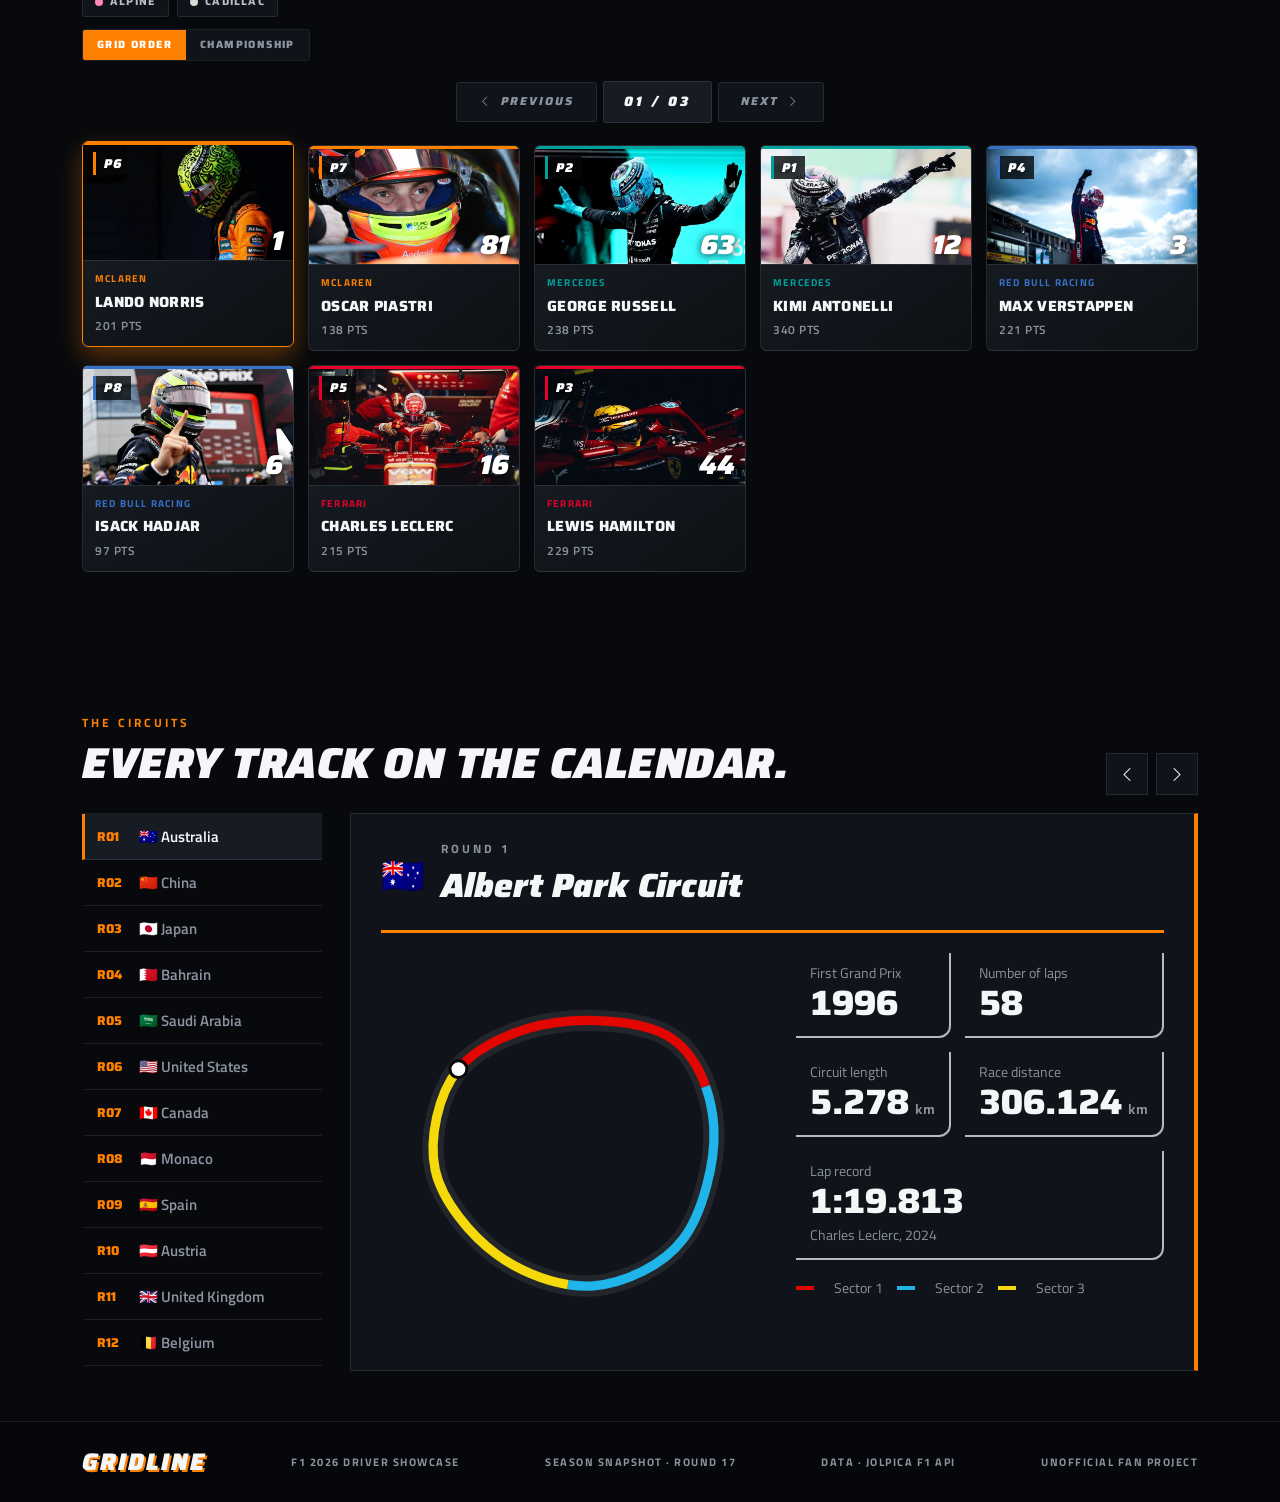
==== commit e23d859c: "Added some major changes in the Gridline Web Page" ====
--- a/API - MIDTERMS/index.html
+++ b/API - MIDTERMS/index.html
@@ -208,6 +208,8 @@
                 </div>
               </div>
             </div>
+
+            <div id="h2h-section" class="h2h-section" hidden></div>
           </section>
         </div>
       </section>
@@ -277,6 +279,22 @@
 
         <div id="other-grid" class="other-grid"></div>
       </section>
+      <section class="circuits" id="circuits" aria-label="Circuits">
+        <div class="other-section-heading">
+          <div>
+            <span class="section-kicker">THE CIRCUITS</span>
+            <h2>Every track on the calendar.</h2>
+          </div>
+          <div class="circuit-step">
+            <button type="button" id="circuit-prev" aria-label="Previous circuit"><i class="bi bi-chevron-left"></i></button>
+            <button type="button" id="circuit-next" aria-label="Next circuit"><i class="bi bi-chevron-right"></i></button>
+          </div>
+        </div>
+        <div class="circuit-layout">
+          <nav class="circuit-nav" id="circuit-nav" aria-label="Choose a circuit"></nav>
+          <article class="circuit-detail" id="circuit-detail" aria-live="polite"></article>
+        </div>
+      </section>
     </main>
 
     <footer>
@@ -291,5 +309,6 @@
 
     <script src="live.js"></script>
     <script src="app.js"></script>
+    <script src="circuits.js"></script>
   </body>
 </html>
--- a/API - MIDTERMS/style.css
+++ b/API - MIDTERMS/style.css
@@ -1,28 +1,32 @@
-
 :root {
   --accent: #e10600;
-  --accent-glow: rgba(225, 6, 0, .3);
-  --accent-glow-strong: rgba(225, 6, 0, .55);
+  --accent-glow: rgba(225, 6, 0, 0.3);
+  --accent-glow-strong: rgba(225, 6, 0, 0.55);
   --bg: #07090c;
   --surface: #10141a;
   --surface-2: #171c24;
-  --border: rgba(255,255,255,.09);
+  --border: rgba(255, 255, 255, 0.09);
   --text: #f5f6f8;
   --muted: #8a93a0;
 
   --font-display: "Saira", "Arial Narrow", "Segoe UI", sans-serif;
   --font-body: "Titillium Web", "Segoe UI", system-ui, sans-serif;
 
- 
   --frame-ratio: 16 / 9;
   --frame-focus: 50% 35%;
 }
 
-* { box-sizing: border-box; }
-
-[hidden] { display: none !important; }
-
-html { scroll-behavior: smooth; }
+* {
+  box-sizing: border-box;
+}
+
+[hidden] {
+  display: none !important;
+}
+
+html {
+  scroll-behavior: smooth;
+}
 
 body {
   margin: 0;
@@ -33,7 +37,6 @@
   font-family: var(--font-body);
   -webkit-font-smoothing: antialiased;
 }
-
 
 body::before {
   content: "";
@@ -41,10 +44,12 @@
   inset: 0;
   z-index: -2;
   pointer-events: none;
-  opacity: .5;
+  opacity: 0.5;
   background:
-    linear-gradient(135deg, rgba(255,255,255,.025) 25%, transparent 25%) 0 0 / 8px 8px,
-    linear-gradient(225deg, rgba(255,255,255,.025) 25%, transparent 25%) 0 0 / 8px 8px;
+    linear-gradient(135deg, rgba(255, 255, 255, 0.025) 25%, transparent 25%) 0
+      0 / 8px 8px,
+    linear-gradient(225deg, rgba(255, 255, 255, 0.025) 25%, transparent 25%) 0
+      0 / 8px 8px;
 }
 
 kbd {
@@ -57,7 +62,7 @@
   border-radius: 4px;
   background: var(--surface);
   color: var(--text);
-  font: 700 .68rem/1.5 var(--font-body);
+  font: 700 0.68rem/1.5 var(--font-body);
   text-align: center;
 }
 
@@ -66,10 +71,13 @@
   inset: 0;
   z-index: -1;
   pointer-events: none;
-  background: radial-gradient(ellipse at 38% 40%, var(--accent-glow) 0%, transparent 55%);
-  transition: background .5s ease;
-}
-
+  background: radial-gradient(
+    ellipse at 38% 40%,
+    var(--accent-glow) 0%,
+    transparent 55%
+  );
+  transition: background 0.5s ease;
+}
 
 #loader {
   position: fixed;
@@ -87,10 +95,15 @@
   font-size: 1.1rem;
   letter-spacing: 6px;
   color: var(--text);
-  transition: opacity .45s ease, visibility .45s ease;
-}
-
-#loader.gone { opacity: 0; visibility: hidden; }
+  transition:
+    opacity 0.45s ease,
+    visibility 0.45s ease;
+}
+
+#loader.gone {
+  opacity: 0;
+  visibility: hidden;
+}
 
 .start-lights {
   display: flex;
@@ -99,7 +112,7 @@
   border-radius: 14px;
   background: #0d1015;
   border: 1px solid var(--border);
-  box-shadow: 0 14px 40px rgba(0,0,0,.6);
+  box-shadow: 0 14px 40px rgba(0, 0, 0, 0.6);
 }
 
 .start-lights i {
@@ -107,30 +120,56 @@
   height: 34px;
   border-radius: 50%;
   background: #2a0b0b;
-  box-shadow: inset 0 2px 6px rgba(0,0,0,.7);
+  box-shadow: inset 0 2px 6px rgba(0, 0, 0, 0.7);
   animation: light-on 1.6s steps(1, end) infinite;
 }
 
-.start-lights i:nth-child(1) { animation-delay: 0s; }
-.start-lights i:nth-child(2) { animation-delay: .16s; }
-.start-lights i:nth-child(3) { animation-delay: .32s; }
-.start-lights i:nth-child(4) { animation-delay: .48s; }
-.start-lights i:nth-child(5) { animation-delay: .64s; }
+.start-lights i:nth-child(1) {
+  animation-delay: 0s;
+}
+.start-lights i:nth-child(2) {
+  animation-delay: 0.16s;
+}
+.start-lights i:nth-child(3) {
+  animation-delay: 0.32s;
+}
+.start-lights i:nth-child(4) {
+  animation-delay: 0.48s;
+}
+.start-lights i:nth-child(5) {
+  animation-delay: 0.64s;
+}
 
 @keyframes light-on {
-  0%   { background: #2a0b0b; box-shadow: inset 0 2px 6px rgba(0,0,0,.7); }
-  8%   { background: #ff1a10; box-shadow: 0 0 22px 4px rgba(255,26,16,.75), inset 0 -4px 8px rgba(0,0,0,.35); }
-  82%  { background: #2a0b0b; box-shadow: inset 0 2px 6px rgba(0,0,0,.7); }
-  100% { background: #2a0b0b; }
-}
-
-#loader.error { letter-spacing: 2px; text-align: center; padding: 0 24px; }
+  0% {
+    background: #2a0b0b;
+    box-shadow: inset 0 2px 6px rgba(0, 0, 0, 0.7);
+  }
+  8% {
+    background: #ff1a10;
+    box-shadow:
+      0 0 22px 4px rgba(255, 26, 16, 0.75),
+      inset 0 -4px 8px rgba(0, 0, 0, 0.35);
+  }
+  82% {
+    background: #2a0b0b;
+    box-shadow: inset 0 2px 6px rgba(0, 0, 0, 0.7);
+  }
+  100% {
+    background: #2a0b0b;
+  }
+}
+
+#loader.error {
+  letter-spacing: 2px;
+  text-align: center;
+  padding: 0 24px;
+}
 #loader.error small {
-  font: 400 .8rem var(--font-body);
+  font: 400 0.8rem var(--font-body);
   letter-spacing: 0;
   color: #aaa;
 }
-
 
 .site-header {
   position: relative;
@@ -139,22 +178,24 @@
   overflow: hidden;
 }
 
-
 .site-header::after {
   content: "";
   position: absolute;
-  top: 0; right: -40px;
+  top: 0;
+  right: -40px;
   width: 46%;
   height: 100%;
   pointer-events: none;
-  opacity: .55;
-  background: repeating-linear-gradient(115deg,
+  opacity: 0.55;
+  background: repeating-linear-gradient(
+    115deg,
     transparent 0 22px,
     var(--accent-glow) 22px 26px,
-    transparent 26px 52px);
+    transparent 26px 52px
+  );
   mask-image: linear-gradient(90deg, transparent, #000 70%);
   -webkit-mask-image: linear-gradient(90deg, transparent, #000 70%);
-  transition: background .5s ease;
+  transition: background 0.5s ease;
 }
 
 .header-content {
@@ -171,12 +212,14 @@
 .mini-label {
   margin: 0;
   color: var(--muted);
-  font-size: .72rem;
+  font-size: 0.72rem;
   font-weight: 700;
   letter-spacing: 3px;
 }
 
-.section-kicker { color: var(--accent); }
+.section-kicker {
+  color: var(--accent);
+}
 
 .header-title {
   margin: 2px 0 0;
@@ -184,12 +227,12 @@
   font-weight: 900;
   font-style: italic;
   font-size: clamp(3rem, 8vw, 5.6rem);
-  line-height: .95;
+  line-height: 0.95;
   letter-spacing: 2px;
   text-transform: uppercase;
   color: var(--text);
   text-shadow: 4px 4px 0 var(--accent);
-  transition: text-shadow .4s ease;
+  transition: text-shadow 0.4s ease;
 }
 
 .season-badge {
@@ -203,13 +246,17 @@
   color: #b9c0ca;
   font-family: var(--font-display);
   font-weight: 700;
-  font-size: .8rem;
+  font-size: 0.8rem;
   letter-spacing: 2px;
   transform: skewX(-10deg);
 }
 
-.season-badge > * { transform: skewX(10deg); }
-.season-badge strong { color: var(--text); }
+.season-badge > * {
+  transform: skewX(10deg);
+}
+.season-badge strong {
+  color: var(--text);
+}
 
 .live-dot {
   width: 8px;
@@ -219,7 +266,6 @@
   box-shadow: 0 0 10px var(--accent);
 }
 
-
 .ticker {
   display: flex;
   align-items: stretch;
@@ -238,11 +284,11 @@
   font-family: var(--font-display);
   font-style: italic;
   font-weight: 900;
-  font-size: .72rem;
+  font-size: 0.72rem;
   letter-spacing: 2px;
   clip-path: polygon(0 0, 100% 0, calc(100% - 12px) 100%, 0 100%);
   padding-right: 26px;
-  transition: background .4s ease;
+  transition: background 0.4s ease;
 }
 
 .ticker-viewport {
@@ -257,9 +303,15 @@
   animation: ticker 70s linear infinite;
 }
 
-.ticker:hover .ticker-track { animation-play-state: paused; }
-
-@keyframes ticker { to { transform: translateX(-50%); } }
+.ticker:hover .ticker-track {
+  animation-play-state: paused;
+}
+
+@keyframes ticker {
+  to {
+    transform: translateX(-50%);
+  }
+}
 
 .ticker-item {
   display: inline-flex;
@@ -272,22 +324,39 @@
   color: var(--text);
   font-family: var(--font-display);
   font-weight: 700;
-  font-size: .8rem;
-  letter-spacing: .5px;
+  font-size: 0.8rem;
+  letter-spacing: 0.5px;
   cursor: pointer;
-  transition: background .2s ease;
+  transition: background 0.2s ease;
 }
 
 .ticker-item:hover,
-.ticker-item.active { background: rgba(255,255,255,.06); }
-
-.ticker-item .t-pos { color: var(--muted); font-style: italic; min-width: 24px; }
-.ticker-item .t-bar { width: 3px; height: 15px; border-radius: 1px; background: var(--team, var(--accent)); }
-.ticker-item .t-pts { color: var(--muted); font-variant-numeric: tabular-nums; }
-.ticker-item.active .t-pts { color: var(--text); }
-
-
-.section-heading { padding: 44px 0 26px; }
+.ticker-item.active {
+  background: rgba(255, 255, 255, 0.06);
+}
+
+.ticker-item .t-pos {
+  color: var(--muted);
+  font-style: italic;
+  min-width: 24px;
+}
+.ticker-item .t-bar {
+  width: 3px;
+  height: 15px;
+  border-radius: 1px;
+  background: var(--team, var(--accent));
+}
+.ticker-item .t-pts {
+  color: var(--muted);
+  font-variant-numeric: tabular-nums;
+}
+.ticker-item.active .t-pts {
+  color: var(--text);
+}
+
+.section-heading {
+  padding: 44px 0 26px;
+}
 
 .section-heading h2,
 .other-section-heading h2 {
@@ -296,28 +365,40 @@
   font-weight: 900;
   font-style: italic;
   font-size: clamp(1.9rem, 4vw, 2.7rem);
-  letter-spacing: .5px;
+  letter-spacing: 0.5px;
   text-transform: uppercase;
 }
 
-.section-heading p { margin: 0; color: var(--muted); font-size: .95rem; }
+.section-heading p {
+  margin: 0;
+  color: var(--muted);
+  font-size: 0.95rem;
+}
 
 .kbd-hint {
   display: flex;
   flex-wrap: wrap;
   gap: 8px 20px;
   margin-top: 14px !important;
-  font-size: .72rem !important;
+  font-size: 0.72rem !important;
   font-weight: 600;
   letter-spacing: 1px;
   text-transform: uppercase;
 }
 
-@media (hover: none) { .kbd-hint { display: none; } }
-
-.showcase { padding-bottom: 35px; }
-
-.photo-column { padding-top: 8px; }
+@media (hover: none) {
+  .kbd-hint {
+    display: none;
+  }
+}
+
+.showcase {
+  padding-bottom: 35px;
+}
+
+.photo-column {
+  padding-top: 8px;
+}
 
 .photo-strip {
   display: flex;
@@ -333,7 +414,11 @@
   width: 100%;
   aspect-ratio: var(--frame-ratio);
   overflow: hidden;
-  background: repeating-linear-gradient(135deg, #12161c 0 10px, #0e1217 10px 20px);
+  background: repeating-linear-gradient(
+    135deg,
+    #12161c 0 10px,
+    #0e1217 10px 20px
+  );
 }
 
 .media img {
@@ -345,10 +430,14 @@
   object-fit: cover;
   object-position: var(--focus, var(--frame-focus));
   user-select: none;
-  transition: transform .7s cubic-bezier(.2,.7,.2,1), opacity .3s ease;
-}
-
-.media.is-missing img { opacity: 0; }
+  transition:
+    transform 0.7s cubic-bezier(0.2, 0.7, 0.2, 1),
+    opacity 0.3s ease;
+}
+
+.media.is-missing img {
+  opacity: 0;
+}
 
 .media.is-missing::after {
   content: "PHOTO PENDING\A" attr(data-file);
@@ -360,7 +449,7 @@
   padding: 8px;
   text-align: center;
   color: var(--muted);
-  font: 700 .62rem/1.7 var(--font-body);
+  font: 700 0.62rem/1.7 var(--font-body);
   letter-spacing: 1.6px;
   word-break: break-all;
 }
@@ -373,10 +462,12 @@
   border-radius: 6px;
   background: var(--surface);
   cursor: pointer;
-  transition: .25s ease;
-}
-
-.photo-thumb .media { border-radius: 3px; }
+  transition: 0.25s ease;
+}
+
+.photo-thumb .media {
+  border-radius: 3px;
+}
 
 .photo-thumb:hover,
 .photo-thumb.active {
@@ -385,15 +476,21 @@
   transform: translateX(3px);
 }
 
-.photo-thumb:not(.active) { opacity: .75; }
-.photo-thumb:hover { opacity: 1; }
+.photo-thumb:not(.active) {
+  opacity: 0.75;
+}
+.photo-thumb:hover {
+  opacity: 1;
+}
 
 #center-showcase {
   overflow: hidden;
   border: 1px solid var(--border);
   border-radius: 8px;
   background: linear-gradient(145deg, #171d25, #0c0f13);
-  transition: opacity .35s ease, transform .35s ease;
+  transition:
+    opacity 0.35s ease,
+    transform 0.35s ease;
 }
 
 #center-showcase.fading,
@@ -407,7 +504,7 @@
   justify-content: space-between;
   padding: 15px 18px 12px;
   color: var(--muted);
-  font-size: .7rem;
+  font-size: 0.7rem;
   font-weight: 700;
   letter-spacing: 2px;
 }
@@ -421,21 +518,27 @@
   line-height: 1;
 }
 
-.center-frame { padding: 0; cursor: pointer; touch-action: pan-y; }
+.center-frame {
+  padding: 0;
+  cursor: pointer;
+  touch-action: pan-y;
+}
 
 #center-media img {
   transform: scale(1.06) translate(var(--px, 0px), var(--py, 0px));
-  transition: transform .25s ease-out, opacity .3s ease;
-}
-
-#center-media::before {  
+  transition:
+    transform 0.25s ease-out,
+    opacity 0.3s ease;
+}
+
+#center-media::before {
   content: "";
   position: absolute;
   inset: auto 0 0 0;
   z-index: 1;
   height: 38%;
   pointer-events: none;
-  background: linear-gradient(0deg, rgba(7,9,12,.7), transparent);
+  background: linear-gradient(0deg, rgba(7, 9, 12, 0.7), transparent);
 }
 
 .nav-arrow {
@@ -447,26 +550,39 @@
   width: 40px;
   height: 40px;
   padding: 0;
-  border: 1px solid rgba(255,255,255,.2);
+  border: 1px solid rgba(255, 255, 255, 0.2);
   border-radius: 50%;
-  background: rgba(7,9,12,.6);
+  background: rgba(7, 9, 12, 0.6);
   backdrop-filter: blur(6px);
   color: #fff;
   cursor: pointer;
   opacity: 0;
   transform: translateY(-50%);
-  transition: .25s ease;
-}
-
-.nav-prev { left: 12px; }
-.nav-next { right: 12px; }
+  transition: 0.25s ease;
+}
+
+.nav-prev {
+  left: 12px;
+}
+.nav-next {
+  right: 12px;
+}
 
 .center-frame:hover .nav-arrow,
-.nav-arrow:focus-visible { opacity: 1; }
-
-.nav-arrow:hover { background: var(--accent); border-color: var(--accent); }
-
-@media (hover: none) { .nav-arrow { opacity: .85; } }
+.nav-arrow:focus-visible {
+  opacity: 1;
+}
+
+.nav-arrow:hover {
+  background: var(--accent);
+  border-color: var(--accent);
+}
+
+@media (hover: none) {
+  .nav-arrow {
+    opacity: 0.85;
+  }
+}
 
 .frame-counter {
   position: absolute;
@@ -476,9 +592,9 @@
   font-family: var(--font-display);
   font-style: italic;
   font-weight: 800;
-  font-size: .78rem;
+  font-size: 0.78rem;
   letter-spacing: 2px;
-  text-shadow: 0 1px 6px rgba(0,0,0,.7);
+  text-shadow: 0 1px 6px rgba(0, 0, 0, 0.7);
 }
 
 .image-caption {
@@ -487,7 +603,7 @@
   justify-content: space-between;
   padding: 16px 20px 18px;
   border-top: 2px solid var(--accent);
-  transition: border-color .4s ease;
+  transition: border-color 0.4s ease;
 }
 
 .image-caption h3 {
@@ -495,7 +611,7 @@
   font-family: var(--font-display);
   font-weight: 800;
   font-size: 1.2rem;
-  letter-spacing: .5px;
+  letter-spacing: 0.5px;
   text-transform: uppercase;
 }
 
@@ -506,13 +622,14 @@
   font-style: italic;
   line-height: 1;
   color: var(--accent);
-  opacity: .85;
-}
-
+  opacity: 0.85;
+}
 
 #right-panel {
   padding: 6px 0;
-  transition: opacity .35s ease, transform .35s ease;
+  transition:
+    opacity 0.35s ease,
+    transform 0.35s ease;
 }
 
 .member-role-tag {
@@ -524,11 +641,11 @@
   font-family: var(--font-display);
   font-style: italic;
   font-weight: 800;
-  font-size: .72rem;
+  font-size: 0.72rem;
   letter-spacing: 2px;
   text-transform: uppercase;
   clip-path: polygon(8px 0, 100% 0, calc(100% - 8px) 100%, 0 100%);
-  transition: background .4s ease;
+  transition: background 0.4s ease;
 }
 
 .member-name {
@@ -538,7 +655,7 @@
   font-style: italic;
   font-size: clamp(2.1rem, 3.4vw, 3.4rem);
   line-height: 1;
-  letter-spacing: .5px;
+  letter-spacing: 0.5px;
   text-transform: uppercase;
   overflow-wrap: anywhere;
 }
@@ -546,7 +663,7 @@
 .member-meta {
   margin: 12px 0;
   color: var(--muted);
-  font-size: .88rem;
+  font-size: 0.88rem;
   font-weight: 600;
   letter-spacing: 1px;
   text-transform: uppercase;
@@ -556,7 +673,7 @@
   margin: 14px 0 16px;
   color: #bdc3cd;
   line-height: 1.7;
-  font-size: .96rem;
+  font-size: 0.96rem;
 }
 
 .member-social-link {
@@ -568,14 +685,17 @@
   border-radius: 4px;
   color: var(--text);
   text-decoration: none;
-  font-size: .8rem;
+  font-size: 0.8rem;
   font-weight: 700;
   letter-spacing: 1px;
   text-transform: uppercase;
-  transition: .2s ease;
-}
-
-.member-social-link:hover { border-color: var(--accent); color: var(--accent); }
+  transition: 0.2s ease;
+}
+
+.member-social-link:hover {
+  border-color: var(--accent);
+  color: var(--accent);
+}
 
 .stats-heading {
   display: flex;
@@ -589,7 +709,7 @@
   font-family: var(--font-display);
   font-weight: 800;
   font-style: italic;
-  font-size: .85rem;
+  font-size: 0.85rem;
   letter-spacing: 2px;
 }
 
@@ -598,7 +718,7 @@
   color: var(--accent);
   font-family: var(--font-display);
   font-weight: 800;
-  font-size: .78rem;
+  font-size: 0.78rem;
 }
 
 .stats-grid {
@@ -615,17 +735,21 @@
   border: 1px solid var(--border);
   border-left: 3px solid var(--accent);
   border-radius: 4px;
-  background: rgba(16,20,26,.9);
-  transition: border-color .4s ease, transform .2s ease;
-}
-
-.stat-card:hover { transform: translateY(-2px); }
+  background: rgba(16, 20, 26, 0.9);
+  transition:
+    border-color 0.4s ease,
+    transform 0.2s ease;
+}
+
+.stat-card:hover {
+  transform: translateY(-2px);
+}
 
 .stat-card > span,
 .stat-card small {
   display: block;
   color: var(--muted);
-  font-size: .64rem;
+  font-size: 0.64rem;
   font-weight: 700;
   letter-spacing: 1.3px;
 }
@@ -643,12 +767,16 @@
 
 .stat-card small {
   font-weight: 600;
-  letter-spacing: .3px;
-  font-size: .74rem;
-}
-
-.stat-position strong { color: var(--accent); }
-.stat-wide { grid-column: 1 / -1; }
+  letter-spacing: 0.3px;
+  font-size: 0.74rem;
+}
+
+.stat-position strong {
+  color: var(--accent);
+}
+.stat-wide {
+  grid-column: 1 / -1;
+}
 
 .battle {
   display: grid;
@@ -666,7 +794,7 @@
   text-align: left;
   font-family: var(--font-display);
   font-weight: 800;
-  font-size: .85rem;
+  font-size: 0.85rem;
   line-height: 1.3;
   cursor: default;
 }
@@ -678,10 +806,17 @@
   font-variant-numeric: tabular-nums;
 }
 
-.battle-side small { letter-spacing: .5px; }
-
-.battle-side.is-mate { text-align: right; cursor: pointer; }
-.battle-side.is-mate:hover { color: var(--accent); }
+.battle-side small {
+  letter-spacing: 0.5px;
+}
+
+.battle-side.is-mate {
+  text-align: right;
+  cursor: pointer;
+}
+.battle-side.is-mate:hover {
+  color: var(--accent);
+}
 
 .battle-bar {
   height: 10px;
@@ -696,16 +831,17 @@
   width: 50%;
   height: 100%;
   background: var(--accent);
-  transition: width .9s cubic-bezier(.2,.7,.2,1), background .4s ease;
+  transition:
+    width 0.9s cubic-bezier(0.2, 0.7, 0.2, 1),
+    background 0.4s ease;
 }
 
 .stats-note {
   margin: 12px 0 0;
   color: var(--muted);
-  font-size: .72rem;
+  font-size: 0.72rem;
   line-height: 1.5;
 }
-
 
 .other-section {
   padding: 38px 0 65px;
@@ -724,7 +860,7 @@
   color: var(--muted);
   font-family: var(--font-display);
   font-weight: 700;
-  font-size: .72rem;
+  font-size: 0.72rem;
   letter-spacing: 2px;
 }
 
@@ -737,7 +873,11 @@
   margin-bottom: 20px;
 }
 
-.chip-row { display: flex; flex-wrap: wrap; gap: 8px; }
+.chip-row {
+  display: flex;
+  flex-wrap: wrap;
+  gap: 8px;
+}
 
 .chip {
   display: inline-flex;
@@ -750,11 +890,11 @@
   color: #b9c0ca;
   font-family: var(--font-display);
   font-weight: 700;
-  font-size: .68rem;
+  font-size: 0.68rem;
   letter-spacing: 1.2px;
   text-transform: uppercase;
   cursor: pointer;
-  transition: .2s ease;
+  transition: 0.2s ease;
 }
 
 .chip i {
@@ -764,11 +904,18 @@
   background: var(--team, var(--accent));
 }
 
-.chip:hover { border-color: var(--team, var(--accent)); color: var(--text); }
+.chip:hover {
+  border-color: var(--team, var(--accent));
+  color: var(--text);
+}
 
 .chip.active {
   border-color: var(--team, var(--accent));
-  background: color-mix(in srgb, var(--team, var(--accent)) 22%, var(--surface));
+  background: color-mix(
+    in srgb,
+    var(--team, var(--accent)) 22%,
+    var(--surface)
+  );
   color: var(--text);
 }
 
@@ -786,14 +933,19 @@
   color: var(--muted);
   font-family: var(--font-display);
   font-weight: 800;
-  font-size: .66rem;
+  font-size: 0.66rem;
   letter-spacing: 1.4px;
   cursor: pointer;
-  transition: .2s ease;
-}
-
-.sort-btn:hover { color: var(--text); }
-.sort-btn.active { background: var(--accent); color: #fff; }
+  transition: 0.2s ease;
+}
+
+.sort-btn:hover {
+  color: var(--text);
+}
+.sort-btn.active {
+  background: var(--accent);
+  color: #fff;
+}
 
 .other-grid {
   display: grid;
@@ -814,22 +966,36 @@
   text-align: left;
   cursor: pointer;
   transform-style: preserve-3d;
-  transition: border-color .25s ease, transform .25s ease, box-shadow .25s ease, opacity .3s ease;
-  animation: card-in .45s cubic-bezier(.2,.7,.2,1) backwards;   /* backwards: don't freeze transform after the intro */
+  transition:
+    border-color 0.25s ease,
+    transform 0.25s ease,
+    box-shadow 0.25s ease,
+    opacity 0.3s ease;
+  animation: card-in 0.45s cubic-bezier(0.2, 0.7, 0.2, 1) backwards; /* backwards: don't freeze transform after the intro */
   animation-delay: calc(var(--i, 0) * 28ms);
 }
 
-.other-grid.no-anim .other-thumb { animation: none; }
+.other-grid.no-anim .other-thumb {
+  animation: none;
+}
 
 @keyframes card-in {
-  from { opacity: 0; transform: translateY(14px); }
-  to   { opacity: 1; transform: none; }
-}
-
-.other-thumb::before {   
+  from {
+    opacity: 0;
+    transform: translateY(14px);
+  }
+  to {
+    opacity: 1;
+    transform: none;
+  }
+}
+
+.other-thumb::before {
   content: "";
   position: absolute;
-  top: 0; left: 0; right: 0;
+  top: 0;
+  left: 0;
+  right: 0;
   z-index: 3;
   height: 3px;
   background: var(--team);
@@ -843,9 +1009,13 @@
 }
 
 .other-thumb:hover .media img,
-.other-thumb.active .media img { transform: scale(1.08); }
-
-.other-thumb .thumb-media { display: block; }
+.other-thumb.active .media img {
+  transform: scale(1.08);
+}
+
+.other-thumb .thumb-media {
+  display: block;
+}
 
 .thumb-pos,
 .thumb-num {
@@ -854,21 +1024,23 @@
   font-family: var(--font-display);
   font-style: italic;
   font-weight: 900;
-  text-shadow: 0 1px 8px rgba(0,0,0,.8);
+  text-shadow: 0 1px 8px rgba(0, 0, 0, 0.8);
 }
 
 .thumb-pos {
-  top: 10px; left: 10px;
+  top: 10px;
+  left: 10px;
   padding: 2px 8px;
-  background: rgba(7,9,12,.8);
+  background: rgba(7, 9, 12, 0.8);
   color: #fff;
   border-left: 3px solid var(--team);
-  font-size: .8rem;
+  font-size: 0.8rem;
   letter-spacing: 1px;
 }
 
 .thumb-num {
-  right: 10px; bottom: 6px;
+  right: 10px;
+  bottom: 6px;
   font-size: 1.7rem;
   line-height: 1;
   color: #fff;
@@ -885,7 +1057,7 @@
   margin-bottom: 4px;
   overflow: hidden;
   color: var(--team);
-  font-size: .62rem;
+  font-size: 0.62rem;
   font-weight: 700;
   letter-spacing: 1.2px;
   text-overflow: ellipsis;
@@ -899,8 +1071,8 @@
   color: var(--text);
   font-family: var(--font-display);
   font-weight: 800;
-  font-size: .92rem;
-  letter-spacing: .3px;
+  font-size: 0.92rem;
+  letter-spacing: 0.3px;
   text-overflow: ellipsis;
   text-transform: uppercase;
   white-space: nowrap;
@@ -910,71 +1082,257 @@
   display: block;
   margin-top: 4px;
   color: var(--muted);
-  font-size: .72rem;
+  font-size: 0.72rem;
   font-weight: 600;
-  letter-spacing: .5px;
+  letter-spacing: 0.5px;
   font-variant-numeric: tabular-nums;
 }
 
-.other-thumb.loading { opacity: .5; pointer-events: none; }
+.other-thumb.loading {
+  opacity: 0.5;
+  pointer-events: none;
+}
 
 .grid-empty {
   grid-column: 1 / -1;
   padding: 40px 0;
   color: var(--muted);
   text-align: center;
-}
-/* Pagination */
-.grid-pagination {
-  display: flex;
-  align-items: center;
-  justify-content: center;
-  gap: 6px;
-  margin-bottom: 22px;
-}
-
-.page-btn {
-  display: inline-flex;
-  align-items: center;
-  gap: 8px;
-  padding: 10px 22px;
-  border: 1px solid var(--border);
-  border-radius: 3px;
-  background: var(--surface);
-  color: var(--muted);
-  font-family: var(--font-display);
-  font-weight: 800;
-  font-style: italic;
-  font-size: .72rem;
-  letter-spacing: 2px;
-  text-transform: uppercase;
-  cursor: pointer;
-  transition: .25s ease;
-}
-
-.page-btn:hover {
-  border-color: var(--accent);
-  color: var(--text);
-  background: color-mix(in srgb, var(--accent) 15%, var(--surface));
-}
-
-.page-btn:active {
-  transform: scale(.97);
-}
-
-.page-indicator {
-  min-width: 80px;
-  padding: 10px 20px;
-  border: 1px solid var(--border);
-  border-radius: 3px;
-  background: var(--surface-2);
-  color: var(--text);
-  font-family: var(--font-display);
-  font-weight: 900;
-  font-style: italic;
-  font-size: .85rem;
-  letter-spacing: 3px;
-  text-align: center;
+}
+/* Pagination */
+.grid-pagination {
+  display: flex;
+  align-items: center;
+  justify-content: center;
+  gap: 6px;
+  margin-bottom: 22px;
+}
+
+.page-btn {
+  display: inline-flex;
+  align-items: center;
+  gap: 8px;
+  padding: 10px 22px;
+  border: 1px solid var(--border);
+  border-radius: 3px;
+  background: var(--surface);
+  color: var(--muted);
+  font-family: var(--font-display);
+  font-weight: 800;
+  font-style: italic;
+  font-size: 0.72rem;
+  letter-spacing: 2px;
+  text-transform: uppercase;
+  cursor: pointer;
+  transition: 0.25s ease;
+}
+
+.page-btn:hover {
+  border-color: var(--accent);
+  color: var(--text);
+  background: color-mix(in srgb, var(--accent) 15%, var(--surface));
+}
+
+.page-btn:active {
+  transform: scale(0.97);
+}
+
+/* Head-to-Head */
+.h2h-section {
+  margin-top: 16px;
+  border: 1px solid var(--border);
+  border-left: 3px solid var(--accent);
+  border-radius: 4px;
+  background: rgba(16, 20, 26, 0.9);
+  padding: 16px;
+  transition: border-color 0.4s ease;
+}
+
+.h2h-header {
+  color: var(--muted);
+  font-size: 0.64rem;
+  font-weight: 700;
+  letter-spacing: 1.3px;
+  margin-bottom: 14px;
+}
+
+.h2h-streak {
+  display: flex;
+  flex-wrap: wrap;
+  gap: 4px;
+  margin-bottom: 16px;
+}
+
+.h2h-pip {
+  width: 18px;
+  height: 18px;
+  border-radius: 3px;
+  cursor: default;
+  transition: transform 0.15s ease;
+}
+
+.h2h-pip:hover {
+  transform: scale(1.35);
+  z-index: 1;
+}
+
+.h2h-pip.h2h-win {
+  background: var(--accent);
+  box-shadow: 0 0 8px var(--accent-glow);
+}
+
+.h2h-pip.h2h-loss {
+  background: #3a424d;
+}
+
+.h2h-pip.h2h-draw {
+  background: #2a2e35;
+  outline: 1px solid var(--border);
+}
+
+.h2h-score {
+  display: flex;
+  align-items: center;
+  justify-content: center;
+  gap: 14px;
+  font-family: var(--font-display);
+  font-weight: 800;
+  font-style: italic;
+  font-size: 0.85rem;
+  letter-spacing: 1px;
+}
+
+.h2h-score b {
+  font-size: 1.5rem;
+  font-variant-numeric: tabular-nums;
+}
+
+.h2h-score-driver {
+  color: var(--accent);
+}
+.h2h-score-mate {
+  color: var(--muted);
+}
+.h2h-score-sep {
+  color: var(--border);
+  font-size: 1.1rem;
+}
+
+.h2h-toggle {
+  display: flex;
+  align-items: center;
+  justify-content: center;
+  gap: 6px;
+  width: 100%;
+  margin-top: 14px;
+  padding: 8px;
+  border: 1px solid var(--border);
+  border-radius: 3px;
+  background: var(--surface);
+  color: var(--muted);
+  font-family: var(--font-display);
+  font-weight: 700;
+  font-size: 0.64rem;
+  letter-spacing: 1.5px;
+  cursor: pointer;
+  transition: 0.2s ease;
+}
+
+.h2h-toggle:hover {
+  color: var(--text);
+  border-color: var(--accent);
+}
+
+.h2h-details {
+  margin-top: 12px;
+  max-height: 320px;
+  overflow-y: auto;
+}
+
+.h2h-details-header {
+  display: grid;
+  grid-template-columns: 36px 1fr auto 22px auto;
+  gap: 8px;
+  align-items: center;
+  padding: 4px 8px 6px;
+  color: var(--muted);
+  font-size: 0.58rem;
+  font-weight: 700;
+  letter-spacing: 1px;
+  border-bottom: 1px solid var(--border);
+}
+
+.h2h-row {
+  display: grid;
+  grid-template-columns: 36px 1fr auto 22px auto;
+  gap: 8px;
+  align-items: center;
+  padding: 7px 8px;
+  border-radius: 3px;
+  font-size: 0.78rem;
+  transition: background 0.15s ease;
+}
+
+.h2h-row:hover {
+  background: rgba(255, 255, 255, 0.04);
+}
+
+.h2h-round {
+  color: var(--muted);
+  font-family: var(--font-display);
+  font-weight: 800;
+  font-style: italic;
+  font-size: 0.7rem;
+}
+
+.h2h-race-name {
+  overflow: hidden;
+  text-overflow: ellipsis;
+  white-space: nowrap;
+  color: var(--muted);
+  font-size: 0.72rem;
+}
+
+.h2h-pos {
+  font-family: var(--font-display);
+  font-weight: 800;
+  font-style: italic;
+  font-variant-numeric: tabular-nums;
+  min-width: 32px;
+  text-align: center;
+}
+
+.h2h-vs {
+  color: var(--muted);
+  font-size: 0.6rem;
+  font-weight: 600;
+  text-align: center;
+}
+
+.h2h-row-win .h2h-pos-d {
+  color: var(--accent);
+}
+.h2h-row-loss .h2h-pos-m {
+  color: var(--text);
+}
+.h2h-row-draw .h2h-pos-d,
+.h2h-row-draw .h2h-pos-m {
+  color: var(--muted);
+}
+
+.page-indicator {
+  min-width: 80px;
+  padding: 10px 20px;
+  border: 1px solid var(--border);
+  border-radius: 3px;
+  background: var(--surface-2);
+  color: var(--text);
+  font-family: var(--font-display);
+  font-weight: 900;
+  font-style: italic;
+  font-size: 0.85rem;
+  letter-spacing: 3px;
+  text-align: center;
 }
 
 footer {
@@ -991,7 +1349,7 @@
   padding-top: 22px;
   padding-bottom: 22px;
   color: var(--muted);
-  font-size: .68rem;
+  font-size: 0.68rem;
   font-weight: 700;
   letter-spacing: 1.5px;
 }
@@ -1006,33 +1364,61 @@
   text-shadow: 2px 2px 0 var(--accent);
 }
 
-
 @media (min-width: 992px) {
-  .photo-column { width: 140px; }
+  .photo-column {
+    width: 140px;
+  }
 }
 
 @media (max-width: 991px) {
-  .photo-column { width: 100%; }
-
-  .photo-strip { flex-direction: row; flex-wrap: wrap; }
-  .photo-thumb { width: 112px; }
-  .photo-thumb:hover, .photo-thumb.active { transform: translateY(-2px); }
+  .photo-column {
+    width: 100%;
+  }
+
+  .photo-strip {
+    flex-direction: row;
+    flex-wrap: wrap;
+  }
+  .photo-thumb {
+    width: 112px;
+  }
+  .photo-thumb:hover,
+  .photo-thumb.active {
+    transform: translateY(-2px);
+  }
 }
 
 @media (max-width: 575px) {
-  .site-header { padding: 24px 0; }
-
-  .header-content { align-items: flex-start; flex-direction: column; }
-
-  .section-heading { padding-top: 32px; }
-
-  .other-grid { grid-template-columns: repeat(2, minmax(0, 1fr)); gap: 10px; }
-
-  .thumb-num { font-size: 1.3rem; }
-
-  .member-name { font-size: 2.3rem; }
-
-  footer .container-xl { flex-direction: column; align-items: flex-start; }
+  .site-header {
+    padding: 24px 0;
+  }
+
+  .header-content {
+    align-items: flex-start;
+    flex-direction: column;
+  }
+
+  .section-heading {
+    padding-top: 32px;
+  }
+
+  .other-grid {
+    grid-template-columns: repeat(2, minmax(0, 1fr));
+    gap: 10px;
+  }
+
+  .thumb-num {
+    font-size: 1.3rem;
+  }
+
+  .member-name {
+    font-size: 2.3rem;
+  }
+
+  footer .container-xl {
+    flex-direction: column;
+    align-items: flex-start;
+  }
 }
 
 @media (prefers-reduced-motion: reduce) {
@@ -1040,201 +1426,492 @@
   *::before,
   *::after {
     scroll-behavior: auto !important;
-    animation-duration: .01ms !important;
+    animation-duration: 0.01ms !important;
     animation-iteration-count: 1 !important;
-    transition-duration: .01ms !important;
-  }
-
-  .ticker-viewport { overflow-x: auto; }
-  .ticker-track { animation: none; }
-}
-
-/* ------------------------------------------------------------------
-   RACE CENTRE (live data)
-------------------------------------------------------------------- */
-.race-centre {
-  padding: 38px 0 10px;
-  border-top: 1px solid var(--border);
-}
-
-.live-status {
-  display: inline-flex;
-  align-items: center;
-  gap: 8px;
-  color: var(--muted);
-  font-family: var(--font-display);
-  font-weight: 700;
-  font-size: .72rem;
-  letter-spacing: 2px;
-  white-space: nowrap;
-}
-
-.live-status i {
-  width: 8px;
-  height: 8px;
-  border-radius: 50%;
-  background: var(--muted);
-}
-
-.live-status[data-state="live"] { color: var(--text); }
-.live-status[data-state="live"] i {
-  background: #2ee06a;
-  box-shadow: 0 0 0 0 rgba(46,224,106,.6);
-  animation: live-pulse 1.8s ease-out infinite;
-}
-.live-status[data-state="cached"] i { background: #f5b83d; }
-.live-status[data-state="offline"] i { background: #f44444; }
-.live-status[data-state="loading"] i { animation: live-pulse 1.2s ease-out infinite; }
-
-@keyframes live-pulse {
-  70%  { box-shadow: 0 0 0 8px rgba(46,224,106,0); }
-  100% { box-shadow: 0 0 0 0 rgba(46,224,106,0); }
-}
-
-.rc-card {
-  height: 100%;
-  padding: 20px 20px 18px;
-  border: 1px solid var(--border);
-  border-left: 3px solid var(--accent);
-  border-radius: 4px;
-  background: rgba(16,20,26,.9);
-  transition: border-color .4s ease;
-}
-
-.rc-title {
-  margin: 6px 0 2px;
-  font-family: var(--font-display);
-  font-weight: 800;
-  font-style: italic;
-  font-size: clamp(1.25rem, 2.4vw, 1.7rem);
-  line-height: 1.1;
-  text-transform: uppercase;
-}
-
-.rc-sub,
-.rc-empty {
-  margin: 0 0 16px;
-  color: var(--muted);
-  font-size: .85rem;
-}
-
-.rc-countdown {
-  display: flex;
-  gap: 10px;
-  margin-bottom: 16px;
-  font-family: var(--font-display);
-  font-weight: 800;
-  font-style: italic;
-}
-
-.rc-countdown span {
-  display: flex;
-  flex-direction: column;
-  align-items: center;
-  min-width: 64px;
-  padding: 8px 6px;
-  border: 1px solid var(--border);
-  border-radius: 4px;
-  background: var(--surface-2);
-}
-
-.rc-countdown b {
-  font-size: 1.7rem;
-  line-height: 1;
-  font-variant-numeric: tabular-nums;
-}
-
-.rc-countdown small {
-  margin-top: 3px;
-  color: var(--muted);
-  font-size: .6rem;
-  font-style: normal;
-  letter-spacing: 2px;
-}
-
-.rc-countdown.is-on {
-  display: block;
-  color: var(--accent);
-  letter-spacing: 2px;
-  font-size: 1.1rem;
-}
-
-.rc-sessions {
-  display: grid;
-  gap: 2px;
-  margin: 0;
-  padding: 0;
-  list-style: none;
-}
-
-.rc-sessions li {
-  display: flex;
-  justify-content: space-between;
-  gap: 12px;
-  padding: 6px 10px;
-  border-radius: 3px;
-  font-size: .8rem;
-  color: var(--muted);
-}
-
-.rc-sessions li span { font-weight: 700; letter-spacing: 1px; }
-.rc-sessions li time { font-variant-numeric: tabular-nums; }
-.rc-sessions li.past { opacity: .45; }
-.rc-sessions li.is-next {
-  background: rgba(255,255,255,.06);
-  color: var(--text);
-  box-shadow: inset 2px 0 0 var(--accent);
-}
-
-.rc-results {
-  display: grid;
-  gap: 2px;
-  margin: 0;
-  padding: 0;
-  list-style: none;
-}
-
-.rc-row {
-  display: grid;
-  grid-template-columns: 28px 3px minmax(0, 1.3fr) minmax(0, 1fr) auto auto;
-  align-items: center;
-  gap: 10px;
-  width: 100%;
-  padding: 7px 10px;
-  border: 0;
-  border-radius: 3px;
-  background: transparent;
-  color: var(--text);
-  font-size: .85rem;
-  text-align: left;
-  transition: background .2s ease;
-}
-
-.rc-row:not(:disabled):hover { background: rgba(255,255,255,.06); }
-.rc-row:disabled { cursor: default; }
-
-.rc-pos {
-  color: var(--muted);
-  font-family: var(--font-display);
-  font-weight: 800;
-  font-style: italic;
-}
-
-.rc-bar {
-  align-self: stretch;
-  border-radius: 1px;
-  background: var(--team, var(--accent));
-}
-
-.rc-name { font-weight: 700; overflow: hidden; text-overflow: ellipsis; white-space: nowrap; }
-.rc-name i { color: #b66bff; }
-.rc-team { color: var(--muted); overflow: hidden; text-overflow: ellipsis; white-space: nowrap; }
-.rc-time { color: var(--muted); font-variant-numeric: tabular-nums; }
-.rc-pts { min-width: 34px; text-align: right; font-weight: 700; font-variant-numeric: tabular-nums; }
-
-@media (max-width: 575px) {
-  .rc-row { grid-template-columns: 24px 3px minmax(0, 1fr) auto auto; }
-  .rc-team { display: none; }
-  .rc-countdown span { min-width: 56px; }
-  .live-status { font-size: .65rem; letter-spacing: 1px; }
-}
+    transition-duration: 0.01ms !important;
+  }
+
+  .ticker-viewport {
+    overflow-x: auto;
+  }
+  .ticker-track {
+    animation: none;
+  }
+}
+
+/* ------------------------------------------------------------------
+   RACE CENTRE (live data)
+------------------------------------------------------------------- */
+.race-centre {
+  padding: 38px 0 10px;
+  border-top: 1px solid var(--border);
+}
+
+.live-status {
+  display: inline-flex;
+  align-items: center;
+  gap: 8px;
+  color: var(--muted);
+  font-family: var(--font-display);
+  font-weight: 700;
+  font-size: 0.72rem;
+  letter-spacing: 2px;
+  white-space: nowrap;
+}
+
+.live-status i {
+  width: 8px;
+  height: 8px;
+  border-radius: 50%;
+  background: var(--muted);
+}
+
+.live-status[data-state="live"] {
+  color: var(--text);
+}
+.live-status[data-state="live"] i {
+  background: #2ee06a;
+  box-shadow: 0 0 0 0 rgba(46, 224, 106, 0.6);
+  animation: live-pulse 1.8s ease-out infinite;
+}
+.live-status[data-state="cached"] i {
+  background: #f5b83d;
+}
+.live-status[data-state="offline"] i {
+  background: #f44444;
+}
+.live-status[data-state="loading"] i {
+  animation: live-pulse 1.2s ease-out infinite;
+}
+
+@keyframes live-pulse {
+  70% {
+    box-shadow: 0 0 0 8px rgba(46, 224, 106, 0);
+  }
+  100% {
+    box-shadow: 0 0 0 0 rgba(46, 224, 106, 0);
+  }
+}
+
+.rc-card {
+  height: 100%;
+  padding: 20px 20px 18px;
+  border: 1px solid var(--border);
+  border-left: 3px solid var(--accent);
+  border-radius: 4px;
+  background: rgba(16, 20, 26, 0.9);
+  transition: border-color 0.4s ease;
+}
+
+.rc-title {
+  margin: 6px 0 2px;
+  font-family: var(--font-display);
+  font-weight: 800;
+  font-style: italic;
+  font-size: clamp(1.25rem, 2.4vw, 1.7rem);
+  line-height: 1.1;
+  text-transform: uppercase;
+}
+
+.rc-sub,
+.rc-empty {
+  margin: 0 0 16px;
+  color: var(--muted);
+  font-size: 0.85rem;
+}
+
+.rc-countdown {
+  display: flex;
+  gap: 10px;
+  margin-bottom: 16px;
+  font-family: var(--font-display);
+  font-weight: 800;
+  font-style: italic;
+}
+
+.rc-countdown span {
+  display: flex;
+  flex-direction: column;
+  align-items: center;
+  min-width: 64px;
+  padding: 8px 6px;
+  border: 1px solid var(--border);
+  border-radius: 4px;
+  background: var(--surface-2);
+}
+
+.rc-countdown b {
+  font-size: 1.7rem;
+  line-height: 1;
+  font-variant-numeric: tabular-nums;
+}
+
+.rc-countdown small {
+  margin-top: 3px;
+  color: var(--muted);
+  font-size: 0.6rem;
+  font-style: normal;
+  letter-spacing: 2px;
+}
+
+.rc-countdown.is-on {
+  display: block;
+  color: var(--accent);
+  letter-spacing: 2px;
+  font-size: 1.1rem;
+}
+
+.rc-sessions {
+  display: grid;
+  gap: 2px;
+  margin: 0;
+  padding: 0;
+  list-style: none;
+}
+
+.rc-sessions li {
+  display: flex;
+  justify-content: space-between;
+  gap: 12px;
+  padding: 6px 10px;
+  border-radius: 3px;
+  font-size: 0.8rem;
+  color: var(--muted);
+}
+
+.rc-sessions li span {
+  font-weight: 700;
+  letter-spacing: 1px;
+}
+.rc-sessions li time {
+  font-variant-numeric: tabular-nums;
+}
+.rc-sessions li.past {
+  opacity: 0.45;
+}
+.rc-sessions li.is-next {
+  background: rgba(255, 255, 255, 0.06);
+  color: var(--text);
+  box-shadow: inset 2px 0 0 var(--accent);
+}
+
+.rc-results {
+  display: grid;
+  gap: 2px;
+  margin: 0;
+  padding: 0;
+  list-style: none;
+}
+
+.rc-row {
+  display: grid;
+  grid-template-columns: 28px 3px minmax(0, 1.3fr) minmax(0, 1fr) auto auto;
+  align-items: center;
+  gap: 10px;
+  width: 100%;
+  padding: 7px 10px;
+  border: 0;
+  border-radius: 3px;
+  background: transparent;
+  color: var(--text);
+  font-size: 0.85rem;
+  text-align: left;
+  transition: background 0.2s ease;
+}
+
+.rc-row:not(:disabled):hover {
+  background: rgba(255, 255, 255, 0.06);
+}
+.rc-row:disabled {
+  cursor: default;
+}
+
+.rc-pos {
+  color: var(--muted);
+  font-family: var(--font-display);
+  font-weight: 800;
+  font-style: italic;
+}
+
+.rc-bar {
+  align-self: stretch;
+  border-radius: 1px;
+  background: var(--team, var(--accent));
+}
+
+.rc-name {
+  font-weight: 700;
+  overflow: hidden;
+  text-overflow: ellipsis;
+  white-space: nowrap;
+}
+.rc-name i {
+  color: #b66bff;
+}
+.rc-team {
+  color: var(--muted);
+  overflow: hidden;
+  text-overflow: ellipsis;
+  white-space: nowrap;
+}
+.rc-time {
+  color: var(--muted);
+  font-variant-numeric: tabular-nums;
+}
+.rc-pts {
+  min-width: 34px;
+  text-align: right;
+  font-weight: 700;
+  font-variant-numeric: tabular-nums;
+}
+
+@media (max-width: 575px) {
+  .rc-row {
+    grid-template-columns: 24px 3px minmax(0, 1fr) auto auto;
+  }
+  .rc-team {
+    display: none;
+  }
+  .rc-countdown span {
+    min-width: 56px;
+  }
+  .live-status {
+    font-size: 0.65rem;
+    letter-spacing: 1px;
+  }
+}
+
+/* ---------- THE CIRCUITS ---------- */
+.circuits {
+  margin: 72px 0 48px;
+  --s1: #e10600;
+  --s2: #1fb4ea;
+  --s3: #f5d90a;
+}
+.circuit-step {
+  display: flex;
+  gap: 8px;
+}
+.circuit-step button {
+  width: 42px;
+  height: 42px;
+  display: grid;
+  place-items: center;
+  background: var(--surface);
+  color: var(--text);
+  border: 1px solid var(--border);
+  cursor: pointer;
+}
+.circuit-step button:hover,
+.circuit-step button:focus-visible {
+  border-color: var(--accent);
+  outline: none;
+}
+.circuit-layout {
+  display: grid;
+  grid-template-columns: 240px 1fr;
+  gap: 28px;
+  align-items: start;
+}
+.circuit-nav {
+  display: flex;
+  flex-direction: column;
+  max-height: 560px;
+  overflow-y: auto;
+  border-top: 1px solid var(--border);
+}
+.cn-item {
+  display: flex;
+  align-items: center;
+  gap: 12px;
+  padding: 11px 12px;
+  text-align: left;
+  background: none;
+  color: var(--muted);
+  border: 0;
+  border-bottom: 1px solid var(--border);
+  border-left: 3px solid transparent;
+  font: 600 0.95rem var(--font-body);
+  cursor: pointer;
+}
+.cn-item:hover {
+  color: var(--text);
+  background: var(--surface);
+}
+.cn-item:focus-visible {
+  outline: 2px solid var(--accent);
+  outline-offset: -2px;
+}
+.cn-item.active {
+  color: var(--text);
+  background: var(--surface-2);
+  border-left-color: var(--accent);
+}
+.cn-round {
+  font: 800 0.8rem var(--font-display);
+  min-width: 30px;
+  color: var(--accent);
+}
+.cn-name {
+  flex: 1;
+}
+.cn-tag {
+  font: 800 0.62rem var(--font-display);
+  padding: 2px 6px;
+  background: var(--accent);
+  color: #fff;
+}
+.circuit-detail {
+  background: var(--surface);
+  border: 1px solid var(--border);
+  padding: 26px 30px 30px;
+  border-right: 4px solid var(--accent);
+}
+.cd-head {
+  display: flex;
+  align-items: center;
+  gap: 16px;
+  padding-bottom: 18px;
+  border-bottom: 3px solid var(--accent);
+}
+.cd-flag {
+  font-size: 2.2rem;
+  line-height: 1;
+}
+.cd-head h3 {
+  margin: 2px 0 0;
+  font: 900 italic clamp(1.4rem, 3vw, 2.1rem) var(--font-display);
+}
+.cd-body {
+  display: grid;
+  grid-template-columns: minmax(260px, 1.1fr) 1fr;
+  gap: 28px;
+  margin-top: 20px;
+}
+.cd-map {
+  width: 100%;
+  max-height: 420px;
+  overflow: visible;
+}
+.trk-base,
+.trk {
+  fill: none;
+  stroke-linejoin: round;
+  stroke-linecap: butt;
+}
+.trk-base {
+  stroke: rgba(255, 255, 255, 0.08);
+  stroke-width: 5.5;
+}
+.trk {
+  stroke-width: 2.4;
+}
+.trk.s1,
+.cd-key i.s1 {
+  stroke: var(--s1);
+  background: var(--s1);
+}
+.trk.s2,
+.cd-key i.s2 {
+  stroke: var(--s2);
+  background: var(--s2);
+}
+.trk.s3,
+.cd-key i.s3 {
+  stroke: var(--s3);
+  background: var(--s3);
+}
+.sf {
+  fill: #fff;
+  stroke: var(--bg);
+  stroke-width: 0.8;
+}
+.cd-map {
+  animation: trk-in 0.7s ease-out both;
+}
+@keyframes trk-in {
+  from {
+    opacity: 0;
+    transform: scale(0.96);
+  }
+}
+.cd-stats {
+  display: grid;
+  grid-template-columns: 1fr 1fr;
+  gap: 14px;
+  align-content: start;
+}
+.cs-stat {
+  padding: 10px 14px 12px;
+  border-bottom: 2px solid rgba(255, 255, 255, 0.7);
+  border-right: 2px solid rgba(255, 255, 255, 0.7);
+  border-bottom-right-radius: 12px;
+}
+.cs-stat span {
+  display: block;
+  font-size: 0.85rem;
+  color: var(--muted);
+}
+.cs-stat strong {
+  display: block;
+  font: 800 clamp(1.5rem, 3vw, 2.2rem)/1.15 var(--font-display);
+  font-variant-numeric: tabular-nums;
+}
+.cs-stat small {
+  font-size: 0.85rem;
+  margin-left: 6px;
+  color: var(--muted);
+  font-weight: 600;
+}
+.cs-stat em {
+  font-style: normal;
+  font-size: 0.85rem;
+  color: var(--muted);
+}
+.cs-wide {
+  grid-column: 1 / -1;
+}
+.cd-key {
+  grid-column: 1 / -1;
+  margin: 4px 0 0;
+  display: flex;
+  flex-wrap: wrap;
+  gap: 6px 14px;
+  align-items: center;
+  color: var(--muted);
+  font-size: 0.85rem;
+}
+.cd-key i {
+  display: inline-block;
+  width: 18px;
+  height: 4px;
+  margin-right: 6px;
+  vertical-align: middle;
+}
+@media (max-width: 900px) {
+  .circuit-layout,
+  .cd-body {
+    grid-template-columns: 1fr;
+  }
+  .circuit-nav {
+    flex-direction: row;
+    max-height: none;
+    overflow-x: auto;
+    border-top: 0;
+    border-bottom: 1px solid var(--border);
+  }
+  .cn-item {
+    flex: none;
+    border-bottom: 0;
+    border-left: 0;
+    border-bottom: 3px solid transparent;
+  }
+  .cn-item.active {
+    border-bottom-color: var(--accent);
+  }
+}
+@media (prefers-reduced-motion: reduce) {
+  .cd-map {
+    animation: none;
+  }
+}
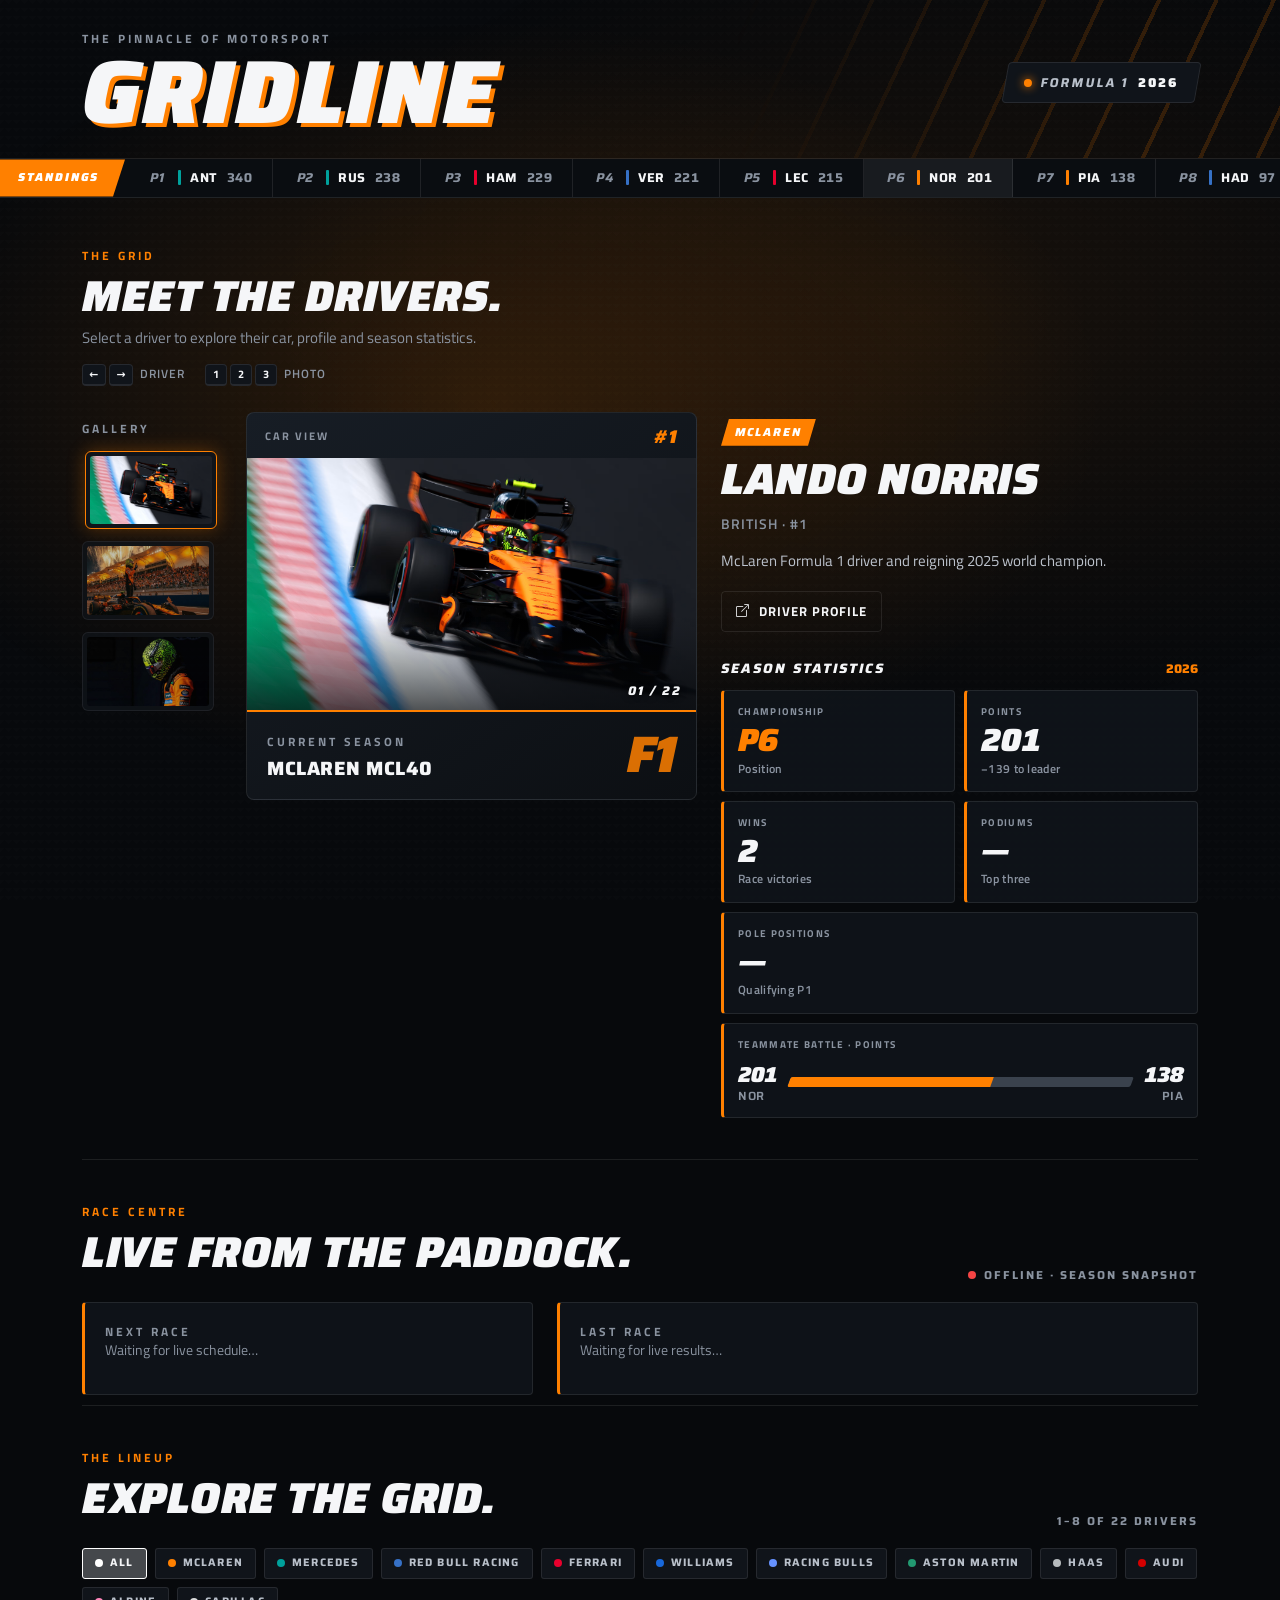
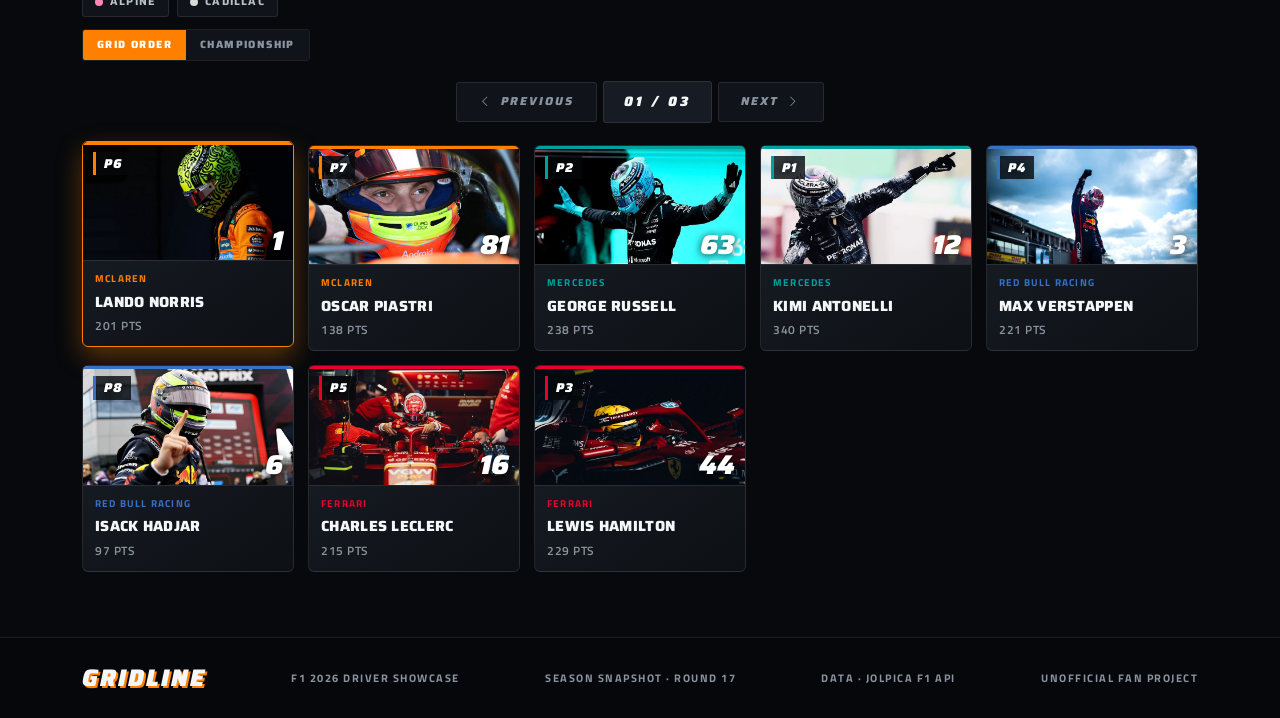
==== commit b229a72e: "Added some minor changes in the F1 GridLine Page" ====
--- a/API - MIDTERMS/index.html
+++ b/API - MIDTERMS/index.html
@@ -279,22 +279,6 @@
 
         <div id="other-grid" class="other-grid"></div>
       </section>
-      <section class="circuits" id="circuits" aria-label="Circuits">
-        <div class="other-section-heading">
-          <div>
-            <span class="section-kicker">THE CIRCUITS</span>
-            <h2>Every track on the calendar.</h2>
-          </div>
-          <div class="circuit-step">
-            <button type="button" id="circuit-prev" aria-label="Previous circuit"><i class="bi bi-chevron-left"></i></button>
-            <button type="button" id="circuit-next" aria-label="Next circuit"><i class="bi bi-chevron-right"></i></button>
-          </div>
-        </div>
-        <div class="circuit-layout">
-          <nav class="circuit-nav" id="circuit-nav" aria-label="Choose a circuit"></nav>
-          <article class="circuit-detail" id="circuit-detail" aria-live="polite"></article>
-        </div>
-      </section>
     </main>
 
     <footer>
@@ -309,6 +293,5 @@
 
     <script src="live.js"></script>
     <script src="app.js"></script>
-    <script src="circuits.js"></script>
   </body>
 </html>
--- a/API - MIDTERMS/style.css
+++ b/API - MIDTERMS/style.css
@@ -1,32 +1,28 @@
+
 :root {
   --accent: #e10600;
-  --accent-glow: rgba(225, 6, 0, 0.3);
-  --accent-glow-strong: rgba(225, 6, 0, 0.55);
+  --accent-glow: rgba(225, 6, 0, .3);
+  --accent-glow-strong: rgba(225, 6, 0, .55);
   --bg: #07090c;
   --surface: #10141a;
   --surface-2: #171c24;
-  --border: rgba(255, 255, 255, 0.09);
+  --border: rgba(255,255,255,.09);
   --text: #f5f6f8;
   --muted: #8a93a0;
 
   --font-display: "Saira", "Arial Narrow", "Segoe UI", sans-serif;
   --font-body: "Titillium Web", "Segoe UI", system-ui, sans-serif;
 
+ 
   --frame-ratio: 16 / 9;
   --frame-focus: 50% 35%;
 }
 
-* {
-  box-sizing: border-box;
-}
-
-[hidden] {
-  display: none !important;
-}
-
-html {
-  scroll-behavior: smooth;
-}
+* { box-sizing: border-box; }
+
+[hidden] { display: none !important; }
+
+html { scroll-behavior: smooth; }
 
 body {
   margin: 0;
@@ -37,6 +33,7 @@
   font-family: var(--font-body);
   -webkit-font-smoothing: antialiased;
 }
+
 
 body::before {
   content: "";
@@ -44,12 +41,10 @@
   inset: 0;
   z-index: -2;
   pointer-events: none;
-  opacity: 0.5;
+  opacity: .5;
   background:
-    linear-gradient(135deg, rgba(255, 255, 255, 0.025) 25%, transparent 25%) 0
-      0 / 8px 8px,
-    linear-gradient(225deg, rgba(255, 255, 255, 0.025) 25%, transparent 25%) 0
-      0 / 8px 8px;
+    linear-gradient(135deg, rgba(255,255,255,.025) 25%, transparent 25%) 0 0 / 8px 8px,
+    linear-gradient(225deg, rgba(255,255,255,.025) 25%, transparent 25%) 0 0 / 8px 8px;
 }
 
 kbd {
@@ -62,7 +57,7 @@
   border-radius: 4px;
   background: var(--surface);
   color: var(--text);
-  font: 700 0.68rem/1.5 var(--font-body);
+  font: 700 .68rem/1.5 var(--font-body);
   text-align: center;
 }
 
@@ -71,13 +66,10 @@
   inset: 0;
   z-index: -1;
   pointer-events: none;
-  background: radial-gradient(
-    ellipse at 38% 40%,
-    var(--accent-glow) 0%,
-    transparent 55%
-  );
-  transition: background 0.5s ease;
-}
+  background: radial-gradient(ellipse at 38% 40%, var(--accent-glow) 0%, transparent 55%);
+  transition: background .5s ease;
+}
+
 
 #loader {
   position: fixed;
@@ -95,15 +87,10 @@
   font-size: 1.1rem;
   letter-spacing: 6px;
   color: var(--text);
-  transition:
-    opacity 0.45s ease,
-    visibility 0.45s ease;
-}
-
-#loader.gone {
-  opacity: 0;
-  visibility: hidden;
-}
+  transition: opacity .45s ease, visibility .45s ease;
+}
+
+#loader.gone { opacity: 0; visibility: hidden; }
 
 .start-lights {
   display: flex;
@@ -112,7 +99,7 @@
   border-radius: 14px;
   background: #0d1015;
   border: 1px solid var(--border);
-  box-shadow: 0 14px 40px rgba(0, 0, 0, 0.6);
+  box-shadow: 0 14px 40px rgba(0,0,0,.6);
 }
 
 .start-lights i {
@@ -120,56 +107,30 @@
   height: 34px;
   border-radius: 50%;
   background: #2a0b0b;
-  box-shadow: inset 0 2px 6px rgba(0, 0, 0, 0.7);
+  box-shadow: inset 0 2px 6px rgba(0,0,0,.7);
   animation: light-on 1.6s steps(1, end) infinite;
 }
 
-.start-lights i:nth-child(1) {
-  animation-delay: 0s;
-}
-.start-lights i:nth-child(2) {
-  animation-delay: 0.16s;
-}
-.start-lights i:nth-child(3) {
-  animation-delay: 0.32s;
-}
-.start-lights i:nth-child(4) {
-  animation-delay: 0.48s;
-}
-.start-lights i:nth-child(5) {
-  animation-delay: 0.64s;
-}
+.start-lights i:nth-child(1) { animation-delay: 0s; }
+.start-lights i:nth-child(2) { animation-delay: .16s; }
+.start-lights i:nth-child(3) { animation-delay: .32s; }
+.start-lights i:nth-child(4) { animation-delay: .48s; }
+.start-lights i:nth-child(5) { animation-delay: .64s; }
 
 @keyframes light-on {
-  0% {
-    background: #2a0b0b;
-    box-shadow: inset 0 2px 6px rgba(0, 0, 0, 0.7);
-  }
-  8% {
-    background: #ff1a10;
-    box-shadow:
-      0 0 22px 4px rgba(255, 26, 16, 0.75),
-      inset 0 -4px 8px rgba(0, 0, 0, 0.35);
-  }
-  82% {
-    background: #2a0b0b;
-    box-shadow: inset 0 2px 6px rgba(0, 0, 0, 0.7);
-  }
-  100% {
-    background: #2a0b0b;
-  }
-}
-
-#loader.error {
-  letter-spacing: 2px;
-  text-align: center;
-  padding: 0 24px;
-}
+  0%   { background: #2a0b0b; box-shadow: inset 0 2px 6px rgba(0,0,0,.7); }
+  8%   { background: #ff1a10; box-shadow: 0 0 22px 4px rgba(255,26,16,.75), inset 0 -4px 8px rgba(0,0,0,.35); }
+  82%  { background: #2a0b0b; box-shadow: inset 0 2px 6px rgba(0,0,0,.7); }
+  100% { background: #2a0b0b; }
+}
+
+#loader.error { letter-spacing: 2px; text-align: center; padding: 0 24px; }
 #loader.error small {
-  font: 400 0.8rem var(--font-body);
+  font: 400 .8rem var(--font-body);
   letter-spacing: 0;
   color: #aaa;
 }
+
 
 .site-header {
   position: relative;
@@ -178,24 +139,22 @@
   overflow: hidden;
 }
 
+
 .site-header::after {
   content: "";
   position: absolute;
-  top: 0;
-  right: -40px;
+  top: 0; right: -40px;
   width: 46%;
   height: 100%;
   pointer-events: none;
-  opacity: 0.55;
-  background: repeating-linear-gradient(
-    115deg,
+  opacity: .55;
+  background: repeating-linear-gradient(115deg,
     transparent 0 22px,
     var(--accent-glow) 22px 26px,
-    transparent 26px 52px
-  );
+    transparent 26px 52px);
   mask-image: linear-gradient(90deg, transparent, #000 70%);
   -webkit-mask-image: linear-gradient(90deg, transparent, #000 70%);
-  transition: background 0.5s ease;
+  transition: background .5s ease;
 }
 
 .header-content {
@@ -212,14 +171,12 @@
 .mini-label {
   margin: 0;
   color: var(--muted);
-  font-size: 0.72rem;
+  font-size: .72rem;
   font-weight: 700;
   letter-spacing: 3px;
 }
 
-.section-kicker {
-  color: var(--accent);
-}
+.section-kicker { color: var(--accent); }
 
 .header-title {
   margin: 2px 0 0;
@@ -227,12 +184,12 @@
   font-weight: 900;
   font-style: italic;
   font-size: clamp(3rem, 8vw, 5.6rem);
-  line-height: 0.95;
+  line-height: .95;
   letter-spacing: 2px;
   text-transform: uppercase;
   color: var(--text);
   text-shadow: 4px 4px 0 var(--accent);
-  transition: text-shadow 0.4s ease;
+  transition: text-shadow .4s ease;
 }
 
 .season-badge {
@@ -246,17 +203,13 @@
   color: #b9c0ca;
   font-family: var(--font-display);
   font-weight: 700;
-  font-size: 0.8rem;
+  font-size: .8rem;
   letter-spacing: 2px;
   transform: skewX(-10deg);
 }
 
-.season-badge > * {
-  transform: skewX(10deg);
-}
-.season-badge strong {
-  color: var(--text);
-}
+.season-badge > * { transform: skewX(10deg); }
+.season-badge strong { color: var(--text); }
 
 .live-dot {
   width: 8px;
@@ -266,6 +219,7 @@
   box-shadow: 0 0 10px var(--accent);
 }
 
+
 .ticker {
   display: flex;
   align-items: stretch;
@@ -284,11 +238,11 @@
   font-family: var(--font-display);
   font-style: italic;
   font-weight: 900;
-  font-size: 0.72rem;
+  font-size: .72rem;
   letter-spacing: 2px;
   clip-path: polygon(0 0, 100% 0, calc(100% - 12px) 100%, 0 100%);
   padding-right: 26px;
-  transition: background 0.4s ease;
+  transition: background .4s ease;
 }
 
 .ticker-viewport {
@@ -303,15 +257,9 @@
   animation: ticker 70s linear infinite;
 }
 
-.ticker:hover .ticker-track {
-  animation-play-state: paused;
-}
-
-@keyframes ticker {
-  to {
-    transform: translateX(-50%);
-  }
-}
+.ticker:hover .ticker-track { animation-play-state: paused; }
+
+@keyframes ticker { to { transform: translateX(-50%); } }
 
 .ticker-item {
   display: inline-flex;
@@ -324,39 +272,22 @@
   color: var(--text);
   font-family: var(--font-display);
   font-weight: 700;
-  font-size: 0.8rem;
-  letter-spacing: 0.5px;
+  font-size: .8rem;
+  letter-spacing: .5px;
   cursor: pointer;
-  transition: background 0.2s ease;
+  transition: background .2s ease;
 }
 
 .ticker-item:hover,
-.ticker-item.active {
-  background: rgba(255, 255, 255, 0.06);
-}
-
-.ticker-item .t-pos {
-  color: var(--muted);
-  font-style: italic;
-  min-width: 24px;
-}
-.ticker-item .t-bar {
-  width: 3px;
-  height: 15px;
-  border-radius: 1px;
-  background: var(--team, var(--accent));
-}
-.ticker-item .t-pts {
-  color: var(--muted);
-  font-variant-numeric: tabular-nums;
-}
-.ticker-item.active .t-pts {
-  color: var(--text);
-}
-
-.section-heading {
-  padding: 44px 0 26px;
-}
+.ticker-item.active { background: rgba(255,255,255,.06); }
+
+.ticker-item .t-pos { color: var(--muted); font-style: italic; min-width: 24px; }
+.ticker-item .t-bar { width: 3px; height: 15px; border-radius: 1px; background: var(--team, var(--accent)); }
+.ticker-item .t-pts { color: var(--muted); font-variant-numeric: tabular-nums; }
+.ticker-item.active .t-pts { color: var(--text); }
+
+
+.section-heading { padding: 44px 0 26px; }
 
 .section-heading h2,
 .other-section-heading h2 {
@@ -365,40 +296,28 @@
   font-weight: 900;
   font-style: italic;
   font-size: clamp(1.9rem, 4vw, 2.7rem);
-  letter-spacing: 0.5px;
+  letter-spacing: .5px;
   text-transform: uppercase;
 }
 
-.section-heading p {
-  margin: 0;
-  color: var(--muted);
-  font-size: 0.95rem;
-}
+.section-heading p { margin: 0; color: var(--muted); font-size: .95rem; }
 
 .kbd-hint {
   display: flex;
   flex-wrap: wrap;
   gap: 8px 20px;
   margin-top: 14px !important;
-  font-size: 0.72rem !important;
+  font-size: .72rem !important;
   font-weight: 600;
   letter-spacing: 1px;
   text-transform: uppercase;
 }
 
-@media (hover: none) {
-  .kbd-hint {
-    display: none;
-  }
-}
-
-.showcase {
-  padding-bottom: 35px;
-}
-
-.photo-column {
-  padding-top: 8px;
-}
+@media (hover: none) { .kbd-hint { display: none; } }
+
+.showcase { padding-bottom: 35px; }
+
+.photo-column { padding-top: 8px; }
 
 .photo-strip {
   display: flex;
@@ -414,11 +333,7 @@
   width: 100%;
   aspect-ratio: var(--frame-ratio);
   overflow: hidden;
-  background: repeating-linear-gradient(
-    135deg,
-    #12161c 0 10px,
-    #0e1217 10px 20px
-  );
+  background: repeating-linear-gradient(135deg, #12161c 0 10px, #0e1217 10px 20px);
 }
 
 .media img {
@@ -430,14 +345,10 @@
   object-fit: cover;
   object-position: var(--focus, var(--frame-focus));
   user-select: none;
-  transition:
-    transform 0.7s cubic-bezier(0.2, 0.7, 0.2, 1),
-    opacity 0.3s ease;
-}
-
-.media.is-missing img {
-  opacity: 0;
-}
+  transition: transform .7s cubic-bezier(.2,.7,.2,1), opacity .3s ease;
+}
+
+.media.is-missing img { opacity: 0; }
 
 .media.is-missing::after {
   content: "PHOTO PENDING\A" attr(data-file);
@@ -449,7 +360,7 @@
   padding: 8px;
   text-align: center;
   color: var(--muted);
-  font: 700 0.62rem/1.7 var(--font-body);
+  font: 700 .62rem/1.7 var(--font-body);
   letter-spacing: 1.6px;
   word-break: break-all;
 }
@@ -462,12 +373,10 @@
   border-radius: 6px;
   background: var(--surface);
   cursor: pointer;
-  transition: 0.25s ease;
-}
-
-.photo-thumb .media {
-  border-radius: 3px;
-}
+  transition: .25s ease;
+}
+
+.photo-thumb .media { border-radius: 3px; }
 
 .photo-thumb:hover,
 .photo-thumb.active {
@@ -476,21 +385,15 @@
   transform: translateX(3px);
 }
 
-.photo-thumb:not(.active) {
-  opacity: 0.75;
-}
-.photo-thumb:hover {
-  opacity: 1;
-}
+.photo-thumb:not(.active) { opacity: .75; }
+.photo-thumb:hover { opacity: 1; }
 
 #center-showcase {
   overflow: hidden;
   border: 1px solid var(--border);
   border-radius: 8px;
   background: linear-gradient(145deg, #171d25, #0c0f13);
-  transition:
-    opacity 0.35s ease,
-    transform 0.35s ease;
+  transition: opacity .35s ease, transform .35s ease;
 }
 
 #center-showcase.fading,
@@ -504,7 +407,7 @@
   justify-content: space-between;
   padding: 15px 18px 12px;
   color: var(--muted);
-  font-size: 0.7rem;
+  font-size: .7rem;
   font-weight: 700;
   letter-spacing: 2px;
 }
@@ -518,27 +421,21 @@
   line-height: 1;
 }
 
-.center-frame {
-  padding: 0;
-  cursor: pointer;
-  touch-action: pan-y;
-}
+.center-frame { padding: 0; cursor: pointer; touch-action: pan-y; }
 
 #center-media img {
   transform: scale(1.06) translate(var(--px, 0px), var(--py, 0px));
-  transition:
-    transform 0.25s ease-out,
-    opacity 0.3s ease;
-}
-
-#center-media::before {
+  transition: transform .25s ease-out, opacity .3s ease;
+}
+
+#center-media::before {  
   content: "";
   position: absolute;
   inset: auto 0 0 0;
   z-index: 1;
   height: 38%;
   pointer-events: none;
-  background: linear-gradient(0deg, rgba(7, 9, 12, 0.7), transparent);
+  background: linear-gradient(0deg, rgba(7,9,12,.7), transparent);
 }
 
 .nav-arrow {
@@ -550,39 +447,26 @@
   width: 40px;
   height: 40px;
   padding: 0;
-  border: 1px solid rgba(255, 255, 255, 0.2);
+  border: 1px solid rgba(255,255,255,.2);
   border-radius: 50%;
-  background: rgba(7, 9, 12, 0.6);
+  background: rgba(7,9,12,.6);
   backdrop-filter: blur(6px);
   color: #fff;
   cursor: pointer;
   opacity: 0;
   transform: translateY(-50%);
-  transition: 0.25s ease;
-}
-
-.nav-prev {
-  left: 12px;
-}
-.nav-next {
-  right: 12px;
-}
+  transition: .25s ease;
+}
+
+.nav-prev { left: 12px; }
+.nav-next { right: 12px; }
 
 .center-frame:hover .nav-arrow,
-.nav-arrow:focus-visible {
-  opacity: 1;
-}
-
-.nav-arrow:hover {
-  background: var(--accent);
-  border-color: var(--accent);
-}
-
-@media (hover: none) {
-  .nav-arrow {
-    opacity: 0.85;
-  }
-}
+.nav-arrow:focus-visible { opacity: 1; }
+
+.nav-arrow:hover { background: var(--accent); border-color: var(--accent); }
+
+@media (hover: none) { .nav-arrow { opacity: .85; } }
 
 .frame-counter {
   position: absolute;
@@ -592,9 +476,9 @@
   font-family: var(--font-display);
   font-style: italic;
   font-weight: 800;
-  font-size: 0.78rem;
+  font-size: .78rem;
   letter-spacing: 2px;
-  text-shadow: 0 1px 6px rgba(0, 0, 0, 0.7);
+  text-shadow: 0 1px 6px rgba(0,0,0,.7);
 }
 
 .image-caption {
@@ -603,7 +487,7 @@
   justify-content: space-between;
   padding: 16px 20px 18px;
   border-top: 2px solid var(--accent);
-  transition: border-color 0.4s ease;
+  transition: border-color .4s ease;
 }
 
 .image-caption h3 {
@@ -611,7 +495,7 @@
   font-family: var(--font-display);
   font-weight: 800;
   font-size: 1.2rem;
-  letter-spacing: 0.5px;
+  letter-spacing: .5px;
   text-transform: uppercase;
 }
 
@@ -622,14 +506,13 @@
   font-style: italic;
   line-height: 1;
   color: var(--accent);
-  opacity: 0.85;
-}
+  opacity: .85;
+}
+
 
 #right-panel {
   padding: 6px 0;
-  transition:
-    opacity 0.35s ease,
-    transform 0.35s ease;
+  transition: opacity .35s ease, transform .35s ease;
 }
 
 .member-role-tag {
@@ -641,11 +524,11 @@
   font-family: var(--font-display);
   font-style: italic;
   font-weight: 800;
-  font-size: 0.72rem;
+  font-size: .72rem;
   letter-spacing: 2px;
   text-transform: uppercase;
   clip-path: polygon(8px 0, 100% 0, calc(100% - 8px) 100%, 0 100%);
-  transition: background 0.4s ease;
+  transition: background .4s ease;
 }
 
 .member-name {
@@ -655,7 +538,7 @@
   font-style: italic;
   font-size: clamp(2.1rem, 3.4vw, 3.4rem);
   line-height: 1;
-  letter-spacing: 0.5px;
+  letter-spacing: .5px;
   text-transform: uppercase;
   overflow-wrap: anywhere;
 }
@@ -663,7 +546,7 @@
 .member-meta {
   margin: 12px 0;
   color: var(--muted);
-  font-size: 0.88rem;
+  font-size: .88rem;
   font-weight: 600;
   letter-spacing: 1px;
   text-transform: uppercase;
@@ -673,7 +556,7 @@
   margin: 14px 0 16px;
   color: #bdc3cd;
   line-height: 1.7;
-  font-size: 0.96rem;
+  font-size: .96rem;
 }
 
 .member-social-link {
@@ -685,17 +568,14 @@
   border-radius: 4px;
   color: var(--text);
   text-decoration: none;
-  font-size: 0.8rem;
+  font-size: .8rem;
   font-weight: 700;
   letter-spacing: 1px;
   text-transform: uppercase;
-  transition: 0.2s ease;
-}
-
-.member-social-link:hover {
-  border-color: var(--accent);
-  color: var(--accent);
-}
+  transition: .2s ease;
+}
+
+.member-social-link:hover { border-color: var(--accent); color: var(--accent); }
 
 .stats-heading {
   display: flex;
@@ -709,7 +589,7 @@
   font-family: var(--font-display);
   font-weight: 800;
   font-style: italic;
-  font-size: 0.85rem;
+  font-size: .85rem;
   letter-spacing: 2px;
 }
 
@@ -718,7 +598,7 @@
   color: var(--accent);
   font-family: var(--font-display);
   font-weight: 800;
-  font-size: 0.78rem;
+  font-size: .78rem;
 }
 
 .stats-grid {
@@ -735,21 +615,17 @@
   border: 1px solid var(--border);
   border-left: 3px solid var(--accent);
   border-radius: 4px;
-  background: rgba(16, 20, 26, 0.9);
-  transition:
-    border-color 0.4s ease,
-    transform 0.2s ease;
-}
-
-.stat-card:hover {
-  transform: translateY(-2px);
-}
+  background: rgba(16,20,26,.9);
+  transition: border-color .4s ease, transform .2s ease;
+}
+
+.stat-card:hover { transform: translateY(-2px); }
 
 .stat-card > span,
 .stat-card small {
   display: block;
   color: var(--muted);
-  font-size: 0.64rem;
+  font-size: .64rem;
   font-weight: 700;
   letter-spacing: 1.3px;
 }
@@ -767,16 +643,12 @@
 
 .stat-card small {
   font-weight: 600;
-  letter-spacing: 0.3px;
-  font-size: 0.74rem;
-}
-
-.stat-position strong {
-  color: var(--accent);
-}
-.stat-wide {
-  grid-column: 1 / -1;
-}
+  letter-spacing: .3px;
+  font-size: .74rem;
+}
+
+.stat-position strong { color: var(--accent); }
+.stat-wide { grid-column: 1 / -1; }
 
 .battle {
   display: grid;
@@ -794,7 +666,7 @@
   text-align: left;
   font-family: var(--font-display);
   font-weight: 800;
-  font-size: 0.85rem;
+  font-size: .85rem;
   line-height: 1.3;
   cursor: default;
 }
@@ -806,17 +678,10 @@
   font-variant-numeric: tabular-nums;
 }
 
-.battle-side small {
-  letter-spacing: 0.5px;
-}
-
-.battle-side.is-mate {
-  text-align: right;
-  cursor: pointer;
-}
-.battle-side.is-mate:hover {
-  color: var(--accent);
-}
+.battle-side small { letter-spacing: .5px; }
+
+.battle-side.is-mate { text-align: right; cursor: pointer; }
+.battle-side.is-mate:hover { color: var(--accent); }
 
 .battle-bar {
   height: 10px;
@@ -831,17 +696,16 @@
   width: 50%;
   height: 100%;
   background: var(--accent);
-  transition:
-    width 0.9s cubic-bezier(0.2, 0.7, 0.2, 1),
-    background 0.4s ease;
+  transition: width .9s cubic-bezier(.2,.7,.2,1), background .4s ease;
 }
 
 .stats-note {
   margin: 12px 0 0;
   color: var(--muted);
-  font-size: 0.72rem;
+  font-size: .72rem;
   line-height: 1.5;
 }
+
 
 .other-section {
   padding: 38px 0 65px;
@@ -860,7 +724,7 @@
   color: var(--muted);
   font-family: var(--font-display);
   font-weight: 700;
-  font-size: 0.72rem;
+  font-size: .72rem;
   letter-spacing: 2px;
 }
 
@@ -873,11 +737,7 @@
   margin-bottom: 20px;
 }
 
-.chip-row {
-  display: flex;
-  flex-wrap: wrap;
-  gap: 8px;
-}
+.chip-row { display: flex; flex-wrap: wrap; gap: 8px; }
 
 .chip {
   display: inline-flex;
@@ -890,11 +750,11 @@
   color: #b9c0ca;
   font-family: var(--font-display);
   font-weight: 700;
-  font-size: 0.68rem;
+  font-size: .68rem;
   letter-spacing: 1.2px;
   text-transform: uppercase;
   cursor: pointer;
-  transition: 0.2s ease;
+  transition: .2s ease;
 }
 
 .chip i {
@@ -904,18 +764,11 @@
   background: var(--team, var(--accent));
 }
 
-.chip:hover {
-  border-color: var(--team, var(--accent));
-  color: var(--text);
-}
+.chip:hover { border-color: var(--team, var(--accent)); color: var(--text); }
 
 .chip.active {
   border-color: var(--team, var(--accent));
-  background: color-mix(
-    in srgb,
-    var(--team, var(--accent)) 22%,
-    var(--surface)
-  );
+  background: color-mix(in srgb, var(--team, var(--accent)) 22%, var(--surface));
   color: var(--text);
 }
 
@@ -933,19 +786,14 @@
   color: var(--muted);
   font-family: var(--font-display);
   font-weight: 800;
-  font-size: 0.66rem;
+  font-size: .66rem;
   letter-spacing: 1.4px;
   cursor: pointer;
-  transition: 0.2s ease;
-}
-
-.sort-btn:hover {
-  color: var(--text);
-}
-.sort-btn.active {
-  background: var(--accent);
-  color: #fff;
-}
+  transition: .2s ease;
+}
+
+.sort-btn:hover { color: var(--text); }
+.sort-btn.active { background: var(--accent); color: #fff; }
 
 .other-grid {
   display: grid;
@@ -966,36 +814,22 @@
   text-align: left;
   cursor: pointer;
   transform-style: preserve-3d;
-  transition:
-    border-color 0.25s ease,
-    transform 0.25s ease,
-    box-shadow 0.25s ease,
-    opacity 0.3s ease;
-  animation: card-in 0.45s cubic-bezier(0.2, 0.7, 0.2, 1) backwards; /* backwards: don't freeze transform after the intro */
+  transition: border-color .25s ease, transform .25s ease, box-shadow .25s ease, opacity .3s ease;
+  animation: card-in .45s cubic-bezier(.2,.7,.2,1) backwards;   /* backwards: don't freeze transform after the intro */
   animation-delay: calc(var(--i, 0) * 28ms);
 }
 
-.other-grid.no-anim .other-thumb {
-  animation: none;
-}
+.other-grid.no-anim .other-thumb { animation: none; }
 
 @keyframes card-in {
-  from {
-    opacity: 0;
-    transform: translateY(14px);
-  }
-  to {
-    opacity: 1;
-    transform: none;
-  }
-}
-
-.other-thumb::before {
+  from { opacity: 0; transform: translateY(14px); }
+  to   { opacity: 1; transform: none; }
+}
+
+.other-thumb::before {   
   content: "";
   position: absolute;
-  top: 0;
-  left: 0;
-  right: 0;
+  top: 0; left: 0; right: 0;
   z-index: 3;
   height: 3px;
   background: var(--team);
@@ -1009,13 +843,9 @@
 }
 
 .other-thumb:hover .media img,
-.other-thumb.active .media img {
-  transform: scale(1.08);
-}
-
-.other-thumb .thumb-media {
-  display: block;
-}
+.other-thumb.active .media img { transform: scale(1.08); }
+
+.other-thumb .thumb-media { display: block; }
 
 .thumb-pos,
 .thumb-num {
@@ -1024,23 +854,21 @@
   font-family: var(--font-display);
   font-style: italic;
   font-weight: 900;
-  text-shadow: 0 1px 8px rgba(0, 0, 0, 0.8);
+  text-shadow: 0 1px 8px rgba(0,0,0,.8);
 }
 
 .thumb-pos {
-  top: 10px;
-  left: 10px;
+  top: 10px; left: 10px;
   padding: 2px 8px;
-  background: rgba(7, 9, 12, 0.8);
+  background: rgba(7,9,12,.8);
   color: #fff;
   border-left: 3px solid var(--team);
-  font-size: 0.8rem;
+  font-size: .8rem;
   letter-spacing: 1px;
 }
 
 .thumb-num {
-  right: 10px;
-  bottom: 6px;
+  right: 10px; bottom: 6px;
   font-size: 1.7rem;
   line-height: 1;
   color: #fff;
@@ -1057,7 +885,7 @@
   margin-bottom: 4px;
   overflow: hidden;
   color: var(--team);
-  font-size: 0.62rem;
+  font-size: .62rem;
   font-weight: 700;
   letter-spacing: 1.2px;
   text-overflow: ellipsis;
@@ -1071,8 +899,8 @@
   color: var(--text);
   font-family: var(--font-display);
   font-weight: 800;
-  font-size: 0.92rem;
-  letter-spacing: 0.3px;
+  font-size: .92rem;
+  letter-spacing: .3px;
   text-overflow: ellipsis;
   text-transform: uppercase;
   white-space: nowrap;
@@ -1082,16 +910,13 @@
   display: block;
   margin-top: 4px;
   color: var(--muted);
-  font-size: 0.72rem;
+  font-size: .72rem;
   font-weight: 600;
-  letter-spacing: 0.5px;
+  letter-spacing: .5px;
   font-variant-numeric: tabular-nums;
 }
 
-.other-thumb.loading {
-  opacity: 0.5;
-  pointer-events: none;
-}
+.other-thumb.loading { opacity: .5; pointer-events: none; }
 
 .grid-empty {
   grid-column: 1 / -1;
@@ -1120,11 +945,11 @@
   font-family: var(--font-display);
   font-weight: 800;
   font-style: italic;
-  font-size: 0.72rem;
+  font-size: .72rem;
   letter-spacing: 2px;
   text-transform: uppercase;
   cursor: pointer;
-  transition: 0.25s ease;
+  transition: .25s ease;
 }
 
 .page-btn:hover {
@@ -1134,8 +959,9 @@
 }
 
 .page-btn:active {
-  transform: scale(0.97);
-}
+  transform: scale(.97);
+}
+
 
 /* Head-to-Head */
 .h2h-section {
@@ -1143,14 +969,14 @@
   border: 1px solid var(--border);
   border-left: 3px solid var(--accent);
   border-radius: 4px;
-  background: rgba(16, 20, 26, 0.9);
+  background: rgba(16,20,26,.9);
   padding: 16px;
-  transition: border-color 0.4s ease;
+  transition: border-color .4s ease;
 }
 
 .h2h-header {
   color: var(--muted);
-  font-size: 0.64rem;
+  font-size: .64rem;
   font-weight: 700;
   letter-spacing: 1.3px;
   margin-bottom: 14px;
@@ -1168,7 +994,7 @@
   height: 18px;
   border-radius: 3px;
   cursor: default;
-  transition: transform 0.15s ease;
+  transition: transform .15s ease;
 }
 
 .h2h-pip:hover {
@@ -1181,9 +1007,7 @@
   box-shadow: 0 0 8px var(--accent-glow);
 }
 
-.h2h-pip.h2h-loss {
-  background: #3a424d;
-}
+.h2h-pip.h2h-loss { background: #3a424d; }
 
 .h2h-pip.h2h-draw {
   background: #2a2e35;
@@ -1198,7 +1022,7 @@
   font-family: var(--font-display);
   font-weight: 800;
   font-style: italic;
-  font-size: 0.85rem;
+  font-size: .85rem;
   letter-spacing: 1px;
 }
 
@@ -1207,16 +1031,9 @@
   font-variant-numeric: tabular-nums;
 }
 
-.h2h-score-driver {
-  color: var(--accent);
-}
-.h2h-score-mate {
-  color: var(--muted);
-}
-.h2h-score-sep {
-  color: var(--border);
-  font-size: 1.1rem;
-}
+.h2h-score-driver { color: var(--accent); }
+.h2h-score-mate { color: var(--muted); }
+.h2h-score-sep { color: var(--border); font-size: 1.1rem; }
 
 .h2h-toggle {
   display: flex;
@@ -1232,10 +1049,10 @@
   color: var(--muted);
   font-family: var(--font-display);
   font-weight: 700;
-  font-size: 0.64rem;
+  font-size: .64rem;
   letter-spacing: 1.5px;
   cursor: pointer;
-  transition: 0.2s ease;
+  transition: .2s ease;
 }
 
 .h2h-toggle:hover {
@@ -1256,7 +1073,7 @@
   align-items: center;
   padding: 4px 8px 6px;
   color: var(--muted);
-  font-size: 0.58rem;
+  font-size: .58rem;
   font-weight: 700;
   letter-spacing: 1px;
   border-bottom: 1px solid var(--border);
@@ -1269,20 +1086,18 @@
   align-items: center;
   padding: 7px 8px;
   border-radius: 3px;
-  font-size: 0.78rem;
-  transition: background 0.15s ease;
-}
-
-.h2h-row:hover {
-  background: rgba(255, 255, 255, 0.04);
-}
+  font-size: .78rem;
+  transition: background .15s ease;
+}
+
+.h2h-row:hover { background: rgba(255,255,255,.04); }
 
 .h2h-round {
   color: var(--muted);
   font-family: var(--font-display);
   font-weight: 800;
   font-style: italic;
-  font-size: 0.7rem;
+  font-size: .7rem;
 }
 
 .h2h-race-name {
@@ -1290,7 +1105,7 @@
   text-overflow: ellipsis;
   white-space: nowrap;
   color: var(--muted);
-  font-size: 0.72rem;
+  font-size: .72rem;
 }
 
 .h2h-pos {
@@ -1304,21 +1119,15 @@
 
 .h2h-vs {
   color: var(--muted);
-  font-size: 0.6rem;
+  font-size: .6rem;
   font-weight: 600;
   text-align: center;
 }
 
-.h2h-row-win .h2h-pos-d {
-  color: var(--accent);
-}
-.h2h-row-loss .h2h-pos-m {
-  color: var(--text);
-}
+.h2h-row-win .h2h-pos-d { color: var(--accent); }
+.h2h-row-loss .h2h-pos-m { color: var(--text); }
 .h2h-row-draw .h2h-pos-d,
-.h2h-row-draw .h2h-pos-m {
-  color: var(--muted);
-}
+.h2h-row-draw .h2h-pos-m { color: var(--muted); }
 
 .page-indicator {
   min-width: 80px;
@@ -1330,7 +1139,7 @@
   font-family: var(--font-display);
   font-weight: 900;
   font-style: italic;
-  font-size: 0.85rem;
+  font-size: .85rem;
   letter-spacing: 3px;
   text-align: center;
 }
@@ -1349,7 +1158,7 @@
   padding-top: 22px;
   padding-bottom: 22px;
   color: var(--muted);
-  font-size: 0.68rem;
+  font-size: .68rem;
   font-weight: 700;
   letter-spacing: 1.5px;
 }
@@ -1364,61 +1173,33 @@
   text-shadow: 2px 2px 0 var(--accent);
 }
 
+
 @media (min-width: 992px) {
-  .photo-column {
-    width: 140px;
-  }
+  .photo-column { width: 140px; }
 }
 
 @media (max-width: 991px) {
-  .photo-column {
-    width: 100%;
-  }
-
-  .photo-strip {
-    flex-direction: row;
-    flex-wrap: wrap;
-  }
-  .photo-thumb {
-    width: 112px;
-  }
-  .photo-thumb:hover,
-  .photo-thumb.active {
-    transform: translateY(-2px);
-  }
+  .photo-column { width: 100%; }
+
+  .photo-strip { flex-direction: row; flex-wrap: wrap; }
+  .photo-thumb { width: 112px; }
+  .photo-thumb:hover, .photo-thumb.active { transform: translateY(-2px); }
 }
 
 @media (max-width: 575px) {
-  .site-header {
-    padding: 24px 0;
-  }
-
-  .header-content {
-    align-items: flex-start;
-    flex-direction: column;
-  }
-
-  .section-heading {
-    padding-top: 32px;
-  }
-
-  .other-grid {
-    grid-template-columns: repeat(2, minmax(0, 1fr));
-    gap: 10px;
-  }
-
-  .thumb-num {
-    font-size: 1.3rem;
-  }
-
-  .member-name {
-    font-size: 2.3rem;
-  }
-
-  footer .container-xl {
-    flex-direction: column;
-    align-items: flex-start;
-  }
+  .site-header { padding: 24px 0; }
+
+  .header-content { align-items: flex-start; flex-direction: column; }
+
+  .section-heading { padding-top: 32px; }
+
+  .other-grid { grid-template-columns: repeat(2, minmax(0, 1fr)); gap: 10px; }
+
+  .thumb-num { font-size: 1.3rem; }
+
+  .member-name { font-size: 2.3rem; }
+
+  footer .container-xl { flex-direction: column; align-items: flex-start; }
 }
 
 @media (prefers-reduced-motion: reduce) {
@@ -1426,17 +1207,13 @@
   *::before,
   *::after {
     scroll-behavior: auto !important;
-    animation-duration: 0.01ms !important;
+    animation-duration: .01ms !important;
     animation-iteration-count: 1 !important;
-    transition-duration: 0.01ms !important;
+    transition-duration: .01ms !important;
   }
 
-  .ticker-viewport {
-    overflow-x: auto;
-  }
-  .ticker-track {
-    animation: none;
-  }
+  .ticker-viewport { overflow-x: auto; }
+  .ticker-track { animation: none; }
 }
 
 /* ------------------------------------------------------------------
@@ -1454,7 +1231,7 @@
   color: var(--muted);
   font-family: var(--font-display);
   font-weight: 700;
-  font-size: 0.72rem;
+  font-size: .72rem;
   letter-spacing: 2px;
   white-space: nowrap;
 }
@@ -1466,31 +1243,19 @@
   background: var(--muted);
 }
 
-.live-status[data-state="live"] {
-  color: var(--text);
-}
+.live-status[data-state="live"] { color: var(--text); }
 .live-status[data-state="live"] i {
   background: #2ee06a;
-  box-shadow: 0 0 0 0 rgba(46, 224, 106, 0.6);
+  box-shadow: 0 0 0 0 rgba(46,224,106,.6);
   animation: live-pulse 1.8s ease-out infinite;
 }
-.live-status[data-state="cached"] i {
-  background: #f5b83d;
-}
-.live-status[data-state="offline"] i {
-  background: #f44444;
-}
-.live-status[data-state="loading"] i {
-  animation: live-pulse 1.2s ease-out infinite;
-}
+.live-status[data-state="cached"] i { background: #f5b83d; }
+.live-status[data-state="offline"] i { background: #f44444; }
+.live-status[data-state="loading"] i { animation: live-pulse 1.2s ease-out infinite; }
 
 @keyframes live-pulse {
-  70% {
-    box-shadow: 0 0 0 8px rgba(46, 224, 106, 0);
-  }
-  100% {
-    box-shadow: 0 0 0 0 rgba(46, 224, 106, 0);
-  }
+  70%  { box-shadow: 0 0 0 8px rgba(46,224,106,0); }
+  100% { box-shadow: 0 0 0 0 rgba(46,224,106,0); }
 }
 
 .rc-card {
@@ -1499,8 +1264,8 @@
   border: 1px solid var(--border);
   border-left: 3px solid var(--accent);
   border-radius: 4px;
-  background: rgba(16, 20, 26, 0.9);
-  transition: border-color 0.4s ease;
+  background: rgba(16,20,26,.9);
+  transition: border-color .4s ease;
 }
 
 .rc-title {
@@ -1517,7 +1282,7 @@
 .rc-empty {
   margin: 0 0 16px;
   color: var(--muted);
-  font-size: 0.85rem;
+  font-size: .85rem;
 }
 
 .rc-countdown {
@@ -1549,7 +1314,7 @@
 .rc-countdown small {
   margin-top: 3px;
   color: var(--muted);
-  font-size: 0.6rem;
+  font-size: .6rem;
   font-style: normal;
   letter-spacing: 2px;
 }
@@ -1575,22 +1340,15 @@
   gap: 12px;
   padding: 6px 10px;
   border-radius: 3px;
-  font-size: 0.8rem;
-  color: var(--muted);
-}
-
-.rc-sessions li span {
-  font-weight: 700;
-  letter-spacing: 1px;
-}
-.rc-sessions li time {
-  font-variant-numeric: tabular-nums;
-}
-.rc-sessions li.past {
-  opacity: 0.45;
-}
+  font-size: .8rem;
+  color: var(--muted);
+}
+
+.rc-sessions li span { font-weight: 700; letter-spacing: 1px; }
+.rc-sessions li time { font-variant-numeric: tabular-nums; }
+.rc-sessions li.past { opacity: .45; }
 .rc-sessions li.is-next {
-  background: rgba(255, 255, 255, 0.06);
+  background: rgba(255,255,255,.06);
   color: var(--text);
   box-shadow: inset 2px 0 0 var(--accent);
 }
@@ -1614,17 +1372,13 @@
   border-radius: 3px;
   background: transparent;
   color: var(--text);
-  font-size: 0.85rem;
+  font-size: .85rem;
   text-align: left;
-  transition: background 0.2s ease;
-}
-
-.rc-row:not(:disabled):hover {
-  background: rgba(255, 255, 255, 0.06);
-}
-.rc-row:disabled {
-  cursor: default;
-}
+  transition: background .2s ease;
+}
+
+.rc-row:not(:disabled):hover { background: rgba(255,255,255,.06); }
+.rc-row:disabled { cursor: default; }
 
 .rc-pos {
   color: var(--muted);
@@ -1639,279 +1393,15 @@
   background: var(--team, var(--accent));
 }
 
-.rc-name {
-  font-weight: 700;
-  overflow: hidden;
-  text-overflow: ellipsis;
-  white-space: nowrap;
-}
-.rc-name i {
-  color: #b66bff;
-}
-.rc-team {
-  color: var(--muted);
-  overflow: hidden;
-  text-overflow: ellipsis;
-  white-space: nowrap;
-}
-.rc-time {
-  color: var(--muted);
-  font-variant-numeric: tabular-nums;
-}
-.rc-pts {
-  min-width: 34px;
-  text-align: right;
-  font-weight: 700;
-  font-variant-numeric: tabular-nums;
-}
+.rc-name { font-weight: 700; overflow: hidden; text-overflow: ellipsis; white-space: nowrap; }
+.rc-name i { color: #b66bff; }
+.rc-team { color: var(--muted); overflow: hidden; text-overflow: ellipsis; white-space: nowrap; }
+.rc-time { color: var(--muted); font-variant-numeric: tabular-nums; }
+.rc-pts { min-width: 34px; text-align: right; font-weight: 700; font-variant-numeric: tabular-nums; }
 
 @media (max-width: 575px) {
-  .rc-row {
-    grid-template-columns: 24px 3px minmax(0, 1fr) auto auto;
-  }
-  .rc-team {
-    display: none;
-  }
-  .rc-countdown span {
-    min-width: 56px;
-  }
-  .live-status {
-    font-size: 0.65rem;
-    letter-spacing: 1px;
-  }
-}
-
-/* ---------- THE CIRCUITS ---------- */
-.circuits {
-  margin: 72px 0 48px;
-  --s1: #e10600;
-  --s2: #1fb4ea;
-  --s3: #f5d90a;
-}
-.circuit-step {
-  display: flex;
-  gap: 8px;
-}
-.circuit-step button {
-  width: 42px;
-  height: 42px;
-  display: grid;
-  place-items: center;
-  background: var(--surface);
-  color: var(--text);
-  border: 1px solid var(--border);
-  cursor: pointer;
-}
-.circuit-step button:hover,
-.circuit-step button:focus-visible {
-  border-color: var(--accent);
-  outline: none;
-}
-.circuit-layout {
-  display: grid;
-  grid-template-columns: 240px 1fr;
-  gap: 28px;
-  align-items: start;
-}
-.circuit-nav {
-  display: flex;
-  flex-direction: column;
-  max-height: 560px;
-  overflow-y: auto;
-  border-top: 1px solid var(--border);
-}
-.cn-item {
-  display: flex;
-  align-items: center;
-  gap: 12px;
-  padding: 11px 12px;
-  text-align: left;
-  background: none;
-  color: var(--muted);
-  border: 0;
-  border-bottom: 1px solid var(--border);
-  border-left: 3px solid transparent;
-  font: 600 0.95rem var(--font-body);
-  cursor: pointer;
-}
-.cn-item:hover {
-  color: var(--text);
-  background: var(--surface);
-}
-.cn-item:focus-visible {
-  outline: 2px solid var(--accent);
-  outline-offset: -2px;
-}
-.cn-item.active {
-  color: var(--text);
-  background: var(--surface-2);
-  border-left-color: var(--accent);
-}
-.cn-round {
-  font: 800 0.8rem var(--font-display);
-  min-width: 30px;
-  color: var(--accent);
-}
-.cn-name {
-  flex: 1;
-}
-.cn-tag {
-  font: 800 0.62rem var(--font-display);
-  padding: 2px 6px;
-  background: var(--accent);
-  color: #fff;
-}
-.circuit-detail {
-  background: var(--surface);
-  border: 1px solid var(--border);
-  padding: 26px 30px 30px;
-  border-right: 4px solid var(--accent);
-}
-.cd-head {
-  display: flex;
-  align-items: center;
-  gap: 16px;
-  padding-bottom: 18px;
-  border-bottom: 3px solid var(--accent);
-}
-.cd-flag {
-  font-size: 2.2rem;
-  line-height: 1;
-}
-.cd-head h3 {
-  margin: 2px 0 0;
-  font: 900 italic clamp(1.4rem, 3vw, 2.1rem) var(--font-display);
-}
-.cd-body {
-  display: grid;
-  grid-template-columns: minmax(260px, 1.1fr) 1fr;
-  gap: 28px;
-  margin-top: 20px;
-}
-.cd-map {
-  width: 100%;
-  max-height: 420px;
-  overflow: visible;
-}
-.trk-base,
-.trk {
-  fill: none;
-  stroke-linejoin: round;
-  stroke-linecap: butt;
-}
-.trk-base {
-  stroke: rgba(255, 255, 255, 0.08);
-  stroke-width: 5.5;
-}
-.trk {
-  stroke-width: 2.4;
-}
-.trk.s1,
-.cd-key i.s1 {
-  stroke: var(--s1);
-  background: var(--s1);
-}
-.trk.s2,
-.cd-key i.s2 {
-  stroke: var(--s2);
-  background: var(--s2);
-}
-.trk.s3,
-.cd-key i.s3 {
-  stroke: var(--s3);
-  background: var(--s3);
-}
-.sf {
-  fill: #fff;
-  stroke: var(--bg);
-  stroke-width: 0.8;
-}
-.cd-map {
-  animation: trk-in 0.7s ease-out both;
-}
-@keyframes trk-in {
-  from {
-    opacity: 0;
-    transform: scale(0.96);
-  }
-}
-.cd-stats {
-  display: grid;
-  grid-template-columns: 1fr 1fr;
-  gap: 14px;
-  align-content: start;
-}
-.cs-stat {
-  padding: 10px 14px 12px;
-  border-bottom: 2px solid rgba(255, 255, 255, 0.7);
-  border-right: 2px solid rgba(255, 255, 255, 0.7);
-  border-bottom-right-radius: 12px;
-}
-.cs-stat span {
-  display: block;
-  font-size: 0.85rem;
-  color: var(--muted);
-}
-.cs-stat strong {
-  display: block;
-  font: 800 clamp(1.5rem, 3vw, 2.2rem)/1.15 var(--font-display);
-  font-variant-numeric: tabular-nums;
-}
-.cs-stat small {
-  font-size: 0.85rem;
-  margin-left: 6px;
-  color: var(--muted);
-  font-weight: 600;
-}
-.cs-stat em {
-  font-style: normal;
-  font-size: 0.85rem;
-  color: var(--muted);
-}
-.cs-wide {
-  grid-column: 1 / -1;
-}
-.cd-key {
-  grid-column: 1 / -1;
-  margin: 4px 0 0;
-  display: flex;
-  flex-wrap: wrap;
-  gap: 6px 14px;
-  align-items: center;
-  color: var(--muted);
-  font-size: 0.85rem;
-}
-.cd-key i {
-  display: inline-block;
-  width: 18px;
-  height: 4px;
-  margin-right: 6px;
-  vertical-align: middle;
-}
-@media (max-width: 900px) {
-  .circuit-layout,
-  .cd-body {
-    grid-template-columns: 1fr;
-  }
-  .circuit-nav {
-    flex-direction: row;
-    max-height: none;
-    overflow-x: auto;
-    border-top: 0;
-    border-bottom: 1px solid var(--border);
-  }
-  .cn-item {
-    flex: none;
-    border-bottom: 0;
-    border-left: 0;
-    border-bottom: 3px solid transparent;
-  }
-  .cn-item.active {
-    border-bottom-color: var(--accent);
-  }
-}
-@media (prefers-reduced-motion: reduce) {
-  .cd-map {
-    animation: none;
-  }
-}
+  .rc-row { grid-template-columns: 24px 3px minmax(0, 1fr) auto auto; }
+  .rc-team { display: none; }
+  .rc-countdown span { min-width: 56px; }
+  .live-status { font-size: .65rem; letter-spacing: 1px; }
+}
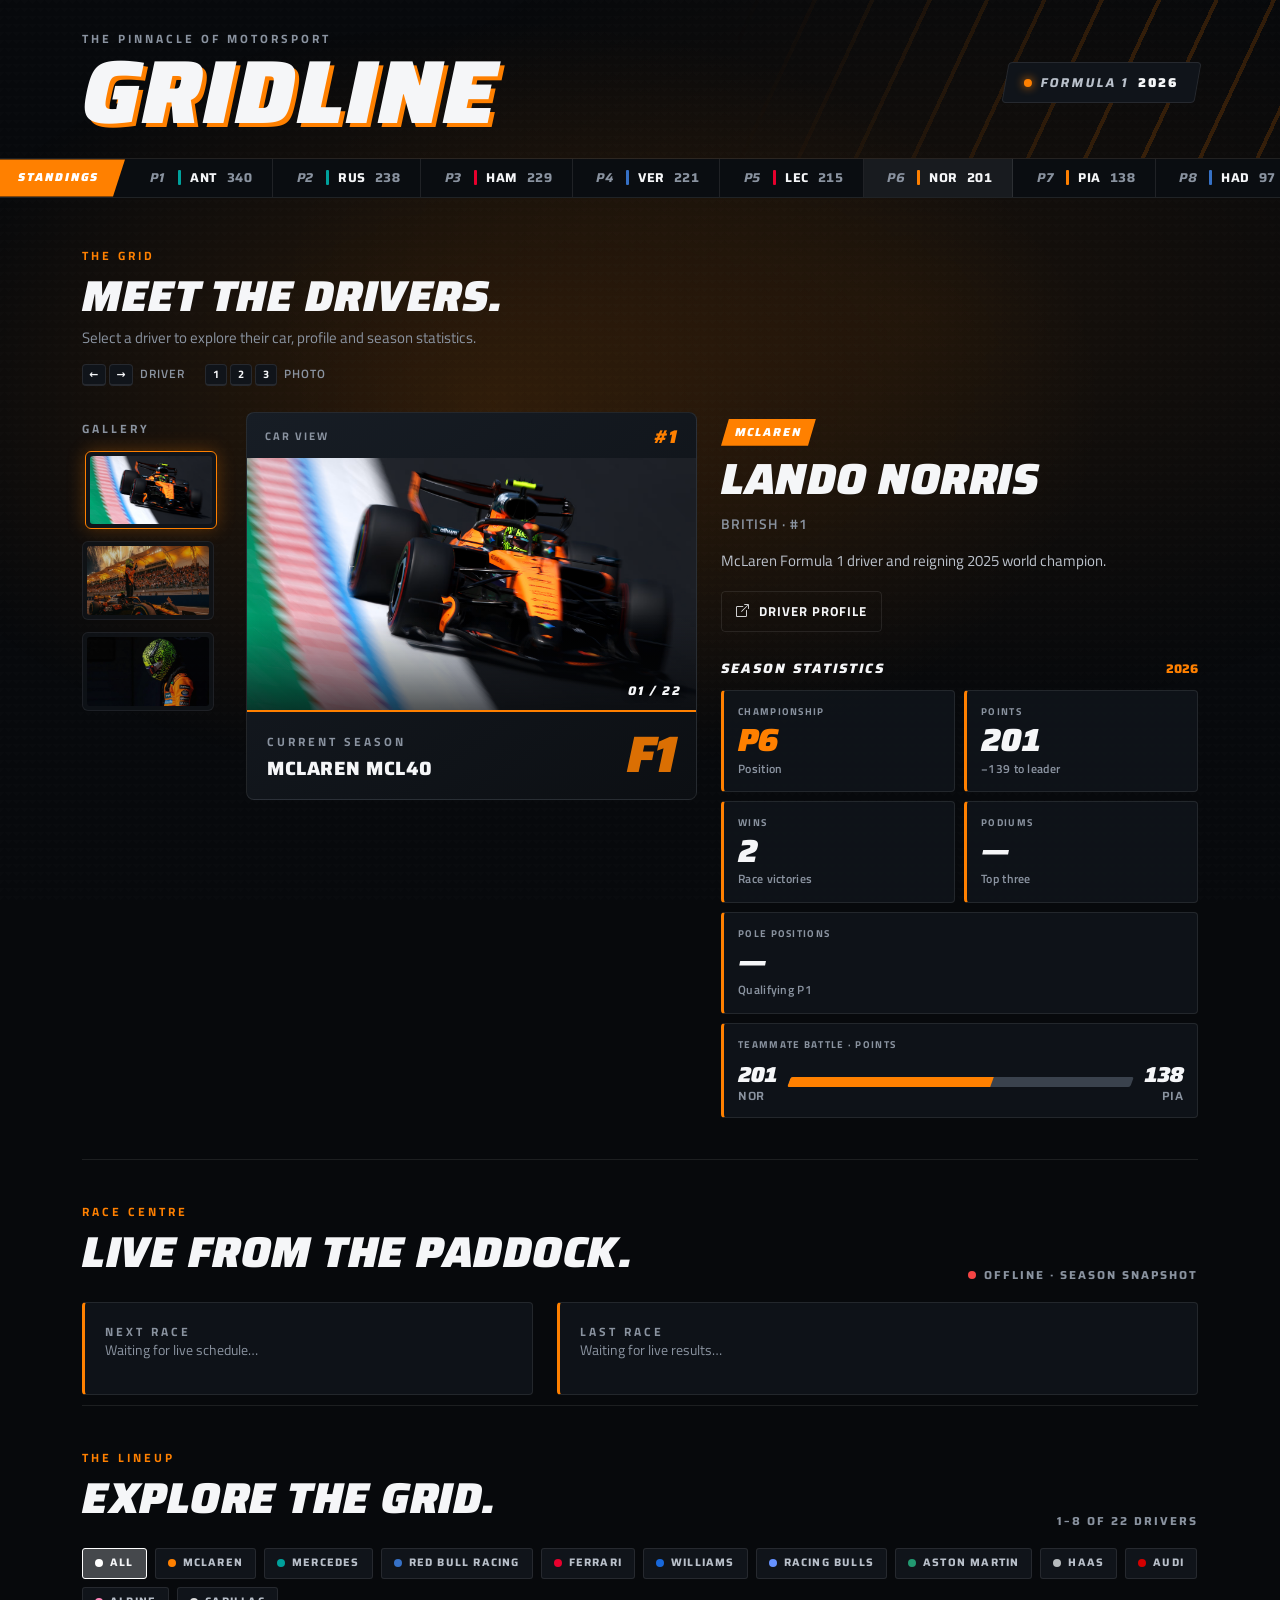
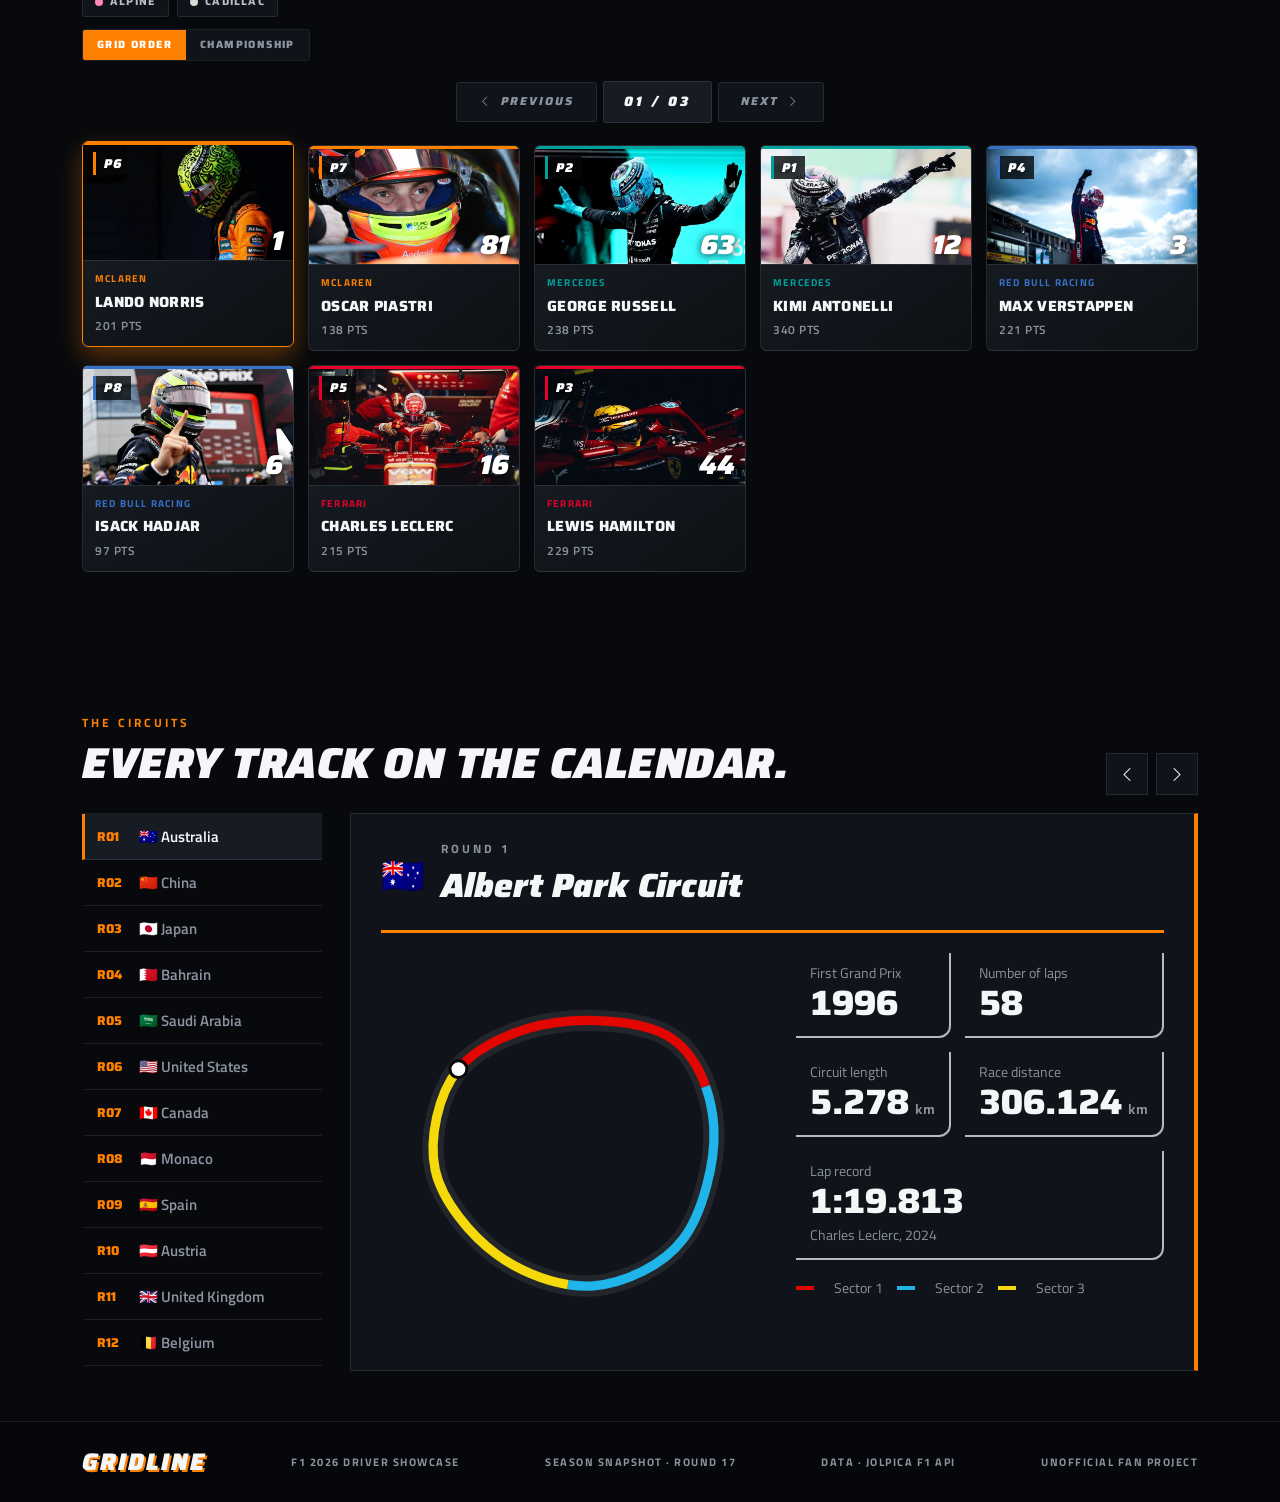
==== commit 8568e701: "Added some major changes in F1 Gridline Page" ====
--- a/API - MIDTERMS/index.html
+++ b/API - MIDTERMS/index.html
@@ -279,6 +279,22 @@
 
         <div id="other-grid" class="other-grid"></div>
       </section>
+      <section class="circuits" id="circuits" aria-label="Circuits">
+        <div class="other-section-heading">
+          <div>
+            <span class="section-kicker">THE CIRCUITS</span>
+            <h2>Every track on the calendar.</h2>
+          </div>
+          <div class="circuit-step">
+            <button type="button" id="circuit-prev" aria-label="Previous circuit"><i class="bi bi-chevron-left"></i></button>
+            <button type="button" id="circuit-next" aria-label="Next circuit"><i class="bi bi-chevron-right"></i></button>
+          </div>
+        </div>
+        <div class="circuit-layout">
+          <nav class="circuit-nav" id="circuit-nav" aria-label="Choose a circuit"></nav>
+          <article class="circuit-detail" id="circuit-detail" aria-live="polite"></article>
+        </div>
+      </section>
     </main>
 
     <footer>
@@ -293,5 +309,6 @@
 
     <script src="live.js"></script>
     <script src="app.js"></script>
+    <script src="circuits.js"></script>
   </body>
 </html>
--- a/API - MIDTERMS/style.css
+++ b/API - MIDTERMS/style.css
@@ -1,28 +1,32 @@
-
 :root {
   --accent: #e10600;
-  --accent-glow: rgba(225, 6, 0, .3);
-  --accent-glow-strong: rgba(225, 6, 0, .55);
+  --accent-glow: rgba(225, 6, 0, 0.3);
+  --accent-glow-strong: rgba(225, 6, 0, 0.55);
   --bg: #07090c;
   --surface: #10141a;
   --surface-2: #171c24;
-  --border: rgba(255,255,255,.09);
+  --border: rgba(255, 255, 255, 0.09);
   --text: #f5f6f8;
   --muted: #8a93a0;
 
   --font-display: "Saira", "Arial Narrow", "Segoe UI", sans-serif;
   --font-body: "Titillium Web", "Segoe UI", system-ui, sans-serif;
 
- 
   --frame-ratio: 16 / 9;
   --frame-focus: 50% 35%;
 }
 
-* { box-sizing: border-box; }
-
-[hidden] { display: none !important; }
-
-html { scroll-behavior: smooth; }
+* {
+  box-sizing: border-box;
+}
+
+[hidden] {
+  display: none !important;
+}
+
+html {
+  scroll-behavior: smooth;
+}
 
 body {
   margin: 0;
@@ -33,7 +37,6 @@
   font-family: var(--font-body);
   -webkit-font-smoothing: antialiased;
 }
-
 
 body::before {
   content: "";
@@ -41,10 +44,12 @@
   inset: 0;
   z-index: -2;
   pointer-events: none;
-  opacity: .5;
+  opacity: 0.5;
   background:
-    linear-gradient(135deg, rgba(255,255,255,.025) 25%, transparent 25%) 0 0 / 8px 8px,
-    linear-gradient(225deg, rgba(255,255,255,.025) 25%, transparent 25%) 0 0 / 8px 8px;
+    linear-gradient(135deg, rgba(255, 255, 255, 0.025) 25%, transparent 25%) 0
+      0 / 8px 8px,
+    linear-gradient(225deg, rgba(255, 255, 255, 0.025) 25%, transparent 25%) 0
+      0 / 8px 8px;
 }
 
 kbd {
@@ -57,7 +62,7 @@
   border-radius: 4px;
   background: var(--surface);
   color: var(--text);
-  font: 700 .68rem/1.5 var(--font-body);
+  font: 700 0.68rem/1.5 var(--font-body);
   text-align: center;
 }
 
@@ -66,10 +71,13 @@
   inset: 0;
   z-index: -1;
   pointer-events: none;
-  background: radial-gradient(ellipse at 38% 40%, var(--accent-glow) 0%, transparent 55%);
-  transition: background .5s ease;
-}
-
+  background: radial-gradient(
+    ellipse at 38% 40%,
+    var(--accent-glow) 0%,
+    transparent 55%
+  );
+  transition: background 0.5s ease;
+}
 
 #loader {
   position: fixed;
@@ -87,10 +95,15 @@
   font-size: 1.1rem;
   letter-spacing: 6px;
   color: var(--text);
-  transition: opacity .45s ease, visibility .45s ease;
-}
-
-#loader.gone { opacity: 0; visibility: hidden; }
+  transition:
+    opacity 0.45s ease,
+    visibility 0.45s ease;
+}
+
+#loader.gone {
+  opacity: 0;
+  visibility: hidden;
+}
 
 .start-lights {
   display: flex;
@@ -99,7 +112,7 @@
   border-radius: 14px;
   background: #0d1015;
   border: 1px solid var(--border);
-  box-shadow: 0 14px 40px rgba(0,0,0,.6);
+  box-shadow: 0 14px 40px rgba(0, 0, 0, 0.6);
 }
 
 .start-lights i {
@@ -107,30 +120,56 @@
   height: 34px;
   border-radius: 50%;
   background: #2a0b0b;
-  box-shadow: inset 0 2px 6px rgba(0,0,0,.7);
+  box-shadow: inset 0 2px 6px rgba(0, 0, 0, 0.7);
   animation: light-on 1.6s steps(1, end) infinite;
 }
 
-.start-lights i:nth-child(1) { animation-delay: 0s; }
-.start-lights i:nth-child(2) { animation-delay: .16s; }
-.start-lights i:nth-child(3) { animation-delay: .32s; }
-.start-lights i:nth-child(4) { animation-delay: .48s; }
-.start-lights i:nth-child(5) { animation-delay: .64s; }
+.start-lights i:nth-child(1) {
+  animation-delay: 0s;
+}
+.start-lights i:nth-child(2) {
+  animation-delay: 0.16s;
+}
+.start-lights i:nth-child(3) {
+  animation-delay: 0.32s;
+}
+.start-lights i:nth-child(4) {
+  animation-delay: 0.48s;
+}
+.start-lights i:nth-child(5) {
+  animation-delay: 0.64s;
+}
 
 @keyframes light-on {
-  0%   { background: #2a0b0b; box-shadow: inset 0 2px 6px rgba(0,0,0,.7); }
-  8%   { background: #ff1a10; box-shadow: 0 0 22px 4px rgba(255,26,16,.75), inset 0 -4px 8px rgba(0,0,0,.35); }
-  82%  { background: #2a0b0b; box-shadow: inset 0 2px 6px rgba(0,0,0,.7); }
-  100% { background: #2a0b0b; }
-}
-
-#loader.error { letter-spacing: 2px; text-align: center; padding: 0 24px; }
+  0% {
+    background: #2a0b0b;
+    box-shadow: inset 0 2px 6px rgba(0, 0, 0, 0.7);
+  }
+  8% {
+    background: #ff1a10;
+    box-shadow:
+      0 0 22px 4px rgba(255, 26, 16, 0.75),
+      inset 0 -4px 8px rgba(0, 0, 0, 0.35);
+  }
+  82% {
+    background: #2a0b0b;
+    box-shadow: inset 0 2px 6px rgba(0, 0, 0, 0.7);
+  }
+  100% {
+    background: #2a0b0b;
+  }
+}
+
+#loader.error {
+  letter-spacing: 2px;
+  text-align: center;
+  padding: 0 24px;
+}
 #loader.error small {
-  font: 400 .8rem var(--font-body);
+  font: 400 0.8rem var(--font-body);
   letter-spacing: 0;
   color: #aaa;
 }
-
 
 .site-header {
   position: relative;
@@ -139,22 +178,24 @@
   overflow: hidden;
 }
 
-
 .site-header::after {
   content: "";
   position: absolute;
-  top: 0; right: -40px;
+  top: 0;
+  right: -40px;
   width: 46%;
   height: 100%;
   pointer-events: none;
-  opacity: .55;
-  background: repeating-linear-gradient(115deg,
+  opacity: 0.55;
+  background: repeating-linear-gradient(
+    115deg,
     transparent 0 22px,
     var(--accent-glow) 22px 26px,
-    transparent 26px 52px);
+    transparent 26px 52px
+  );
   mask-image: linear-gradient(90deg, transparent, #000 70%);
   -webkit-mask-image: linear-gradient(90deg, transparent, #000 70%);
-  transition: background .5s ease;
+  transition: background 0.5s ease;
 }
 
 .header-content {
@@ -171,12 +212,14 @@
 .mini-label {
   margin: 0;
   color: var(--muted);
-  font-size: .72rem;
+  font-size: 0.72rem;
   font-weight: 700;
   letter-spacing: 3px;
 }
 
-.section-kicker { color: var(--accent); }
+.section-kicker {
+  color: var(--accent);
+}
 
 .header-title {
   margin: 2px 0 0;
@@ -184,12 +227,12 @@
   font-weight: 900;
   font-style: italic;
   font-size: clamp(3rem, 8vw, 5.6rem);
-  line-height: .95;
+  line-height: 0.95;
   letter-spacing: 2px;
   text-transform: uppercase;
   color: var(--text);
   text-shadow: 4px 4px 0 var(--accent);
-  transition: text-shadow .4s ease;
+  transition: text-shadow 0.4s ease;
 }
 
 .season-badge {
@@ -203,13 +246,17 @@
   color: #b9c0ca;
   font-family: var(--font-display);
   font-weight: 700;
-  font-size: .8rem;
+  font-size: 0.8rem;
   letter-spacing: 2px;
   transform: skewX(-10deg);
 }
 
-.season-badge > * { transform: skewX(10deg); }
-.season-badge strong { color: var(--text); }
+.season-badge > * {
+  transform: skewX(10deg);
+}
+.season-badge strong {
+  color: var(--text);
+}
 
 .live-dot {
   width: 8px;
@@ -219,7 +266,6 @@
   box-shadow: 0 0 10px var(--accent);
 }
 
-
 .ticker {
   display: flex;
   align-items: stretch;
@@ -238,11 +284,11 @@
   font-family: var(--font-display);
   font-style: italic;
   font-weight: 900;
-  font-size: .72rem;
+  font-size: 0.72rem;
   letter-spacing: 2px;
   clip-path: polygon(0 0, 100% 0, calc(100% - 12px) 100%, 0 100%);
   padding-right: 26px;
-  transition: background .4s ease;
+  transition: background 0.4s ease;
 }
 
 .ticker-viewport {
@@ -257,9 +303,15 @@
   animation: ticker 70s linear infinite;
 }
 
-.ticker:hover .ticker-track { animation-play-state: paused; }
-
-@keyframes ticker { to { transform: translateX(-50%); } }
+.ticker:hover .ticker-track {
+  animation-play-state: paused;
+}
+
+@keyframes ticker {
+  to {
+    transform: translateX(-50%);
+  }
+}
 
 .ticker-item {
   display: inline-flex;
@@ -272,22 +324,39 @@
   color: var(--text);
   font-family: var(--font-display);
   font-weight: 700;
-  font-size: .8rem;
-  letter-spacing: .5px;
+  font-size: 0.8rem;
+  letter-spacing: 0.5px;
   cursor: pointer;
-  transition: background .2s ease;
+  transition: background 0.2s ease;
 }
 
 .ticker-item:hover,
-.ticker-item.active { background: rgba(255,255,255,.06); }
-
-.ticker-item .t-pos { color: var(--muted); font-style: italic; min-width: 24px; }
-.ticker-item .t-bar { width: 3px; height: 15px; border-radius: 1px; background: var(--team, var(--accent)); }
-.ticker-item .t-pts { color: var(--muted); font-variant-numeric: tabular-nums; }
-.ticker-item.active .t-pts { color: var(--text); }
-
-
-.section-heading { padding: 44px 0 26px; }
+.ticker-item.active {
+  background: rgba(255, 255, 255, 0.06);
+}
+
+.ticker-item .t-pos {
+  color: var(--muted);
+  font-style: italic;
+  min-width: 24px;
+}
+.ticker-item .t-bar {
+  width: 3px;
+  height: 15px;
+  border-radius: 1px;
+  background: var(--team, var(--accent));
+}
+.ticker-item .t-pts {
+  color: var(--muted);
+  font-variant-numeric: tabular-nums;
+}
+.ticker-item.active .t-pts {
+  color: var(--text);
+}
+
+.section-heading {
+  padding: 44px 0 26px;
+}
 
 .section-heading h2,
 .other-section-heading h2 {
@@ -296,28 +365,40 @@
   font-weight: 900;
   font-style: italic;
   font-size: clamp(1.9rem, 4vw, 2.7rem);
-  letter-spacing: .5px;
+  letter-spacing: 0.5px;
   text-transform: uppercase;
 }
 
-.section-heading p { margin: 0; color: var(--muted); font-size: .95rem; }
+.section-heading p {
+  margin: 0;
+  color: var(--muted);
+  font-size: 0.95rem;
+}
 
 .kbd-hint {
   display: flex;
   flex-wrap: wrap;
   gap: 8px 20px;
   margin-top: 14px !important;
-  font-size: .72rem !important;
+  font-size: 0.72rem !important;
   font-weight: 600;
   letter-spacing: 1px;
   text-transform: uppercase;
 }
 
-@media (hover: none) { .kbd-hint { display: none; } }
-
-.showcase { padding-bottom: 35px; }
-
-.photo-column { padding-top: 8px; }
+@media (hover: none) {
+  .kbd-hint {
+    display: none;
+  }
+}
+
+.showcase {
+  padding-bottom: 35px;
+}
+
+.photo-column {
+  padding-top: 8px;
+}
 
 .photo-strip {
   display: flex;
@@ -333,7 +414,11 @@
   width: 100%;
   aspect-ratio: var(--frame-ratio);
   overflow: hidden;
-  background: repeating-linear-gradient(135deg, #12161c 0 10px, #0e1217 10px 20px);
+  background: repeating-linear-gradient(
+    135deg,
+    #12161c 0 10px,
+    #0e1217 10px 20px
+  );
 }
 
 .media img {
@@ -345,10 +430,14 @@
   object-fit: cover;
   object-position: var(--focus, var(--frame-focus));
   user-select: none;
-  transition: transform .7s cubic-bezier(.2,.7,.2,1), opacity .3s ease;
-}
-
-.media.is-missing img { opacity: 0; }
+  transition:
+    transform 0.7s cubic-bezier(0.2, 0.7, 0.2, 1),
+    opacity 0.3s ease;
+}
+
+.media.is-missing img {
+  opacity: 0;
+}
 
 .media.is-missing::after {
   content: "PHOTO PENDING\A" attr(data-file);
@@ -360,7 +449,7 @@
   padding: 8px;
   text-align: center;
   color: var(--muted);
-  font: 700 .62rem/1.7 var(--font-body);
+  font: 700 0.62rem/1.7 var(--font-body);
   letter-spacing: 1.6px;
   word-break: break-all;
 }
@@ -373,10 +462,12 @@
   border-radius: 6px;
   background: var(--surface);
   cursor: pointer;
-  transition: .25s ease;
-}
-
-.photo-thumb .media { border-radius: 3px; }
+  transition: 0.25s ease;
+}
+
+.photo-thumb .media {
+  border-radius: 3px;
+}
 
 .photo-thumb:hover,
 .photo-thumb.active {
@@ -385,15 +476,21 @@
   transform: translateX(3px);
 }
 
-.photo-thumb:not(.active) { opacity: .75; }
-.photo-thumb:hover { opacity: 1; }
+.photo-thumb:not(.active) {
+  opacity: 0.75;
+}
+.photo-thumb:hover {
+  opacity: 1;
+}
 
 #center-showcase {
   overflow: hidden;
   border: 1px solid var(--border);
   border-radius: 8px;
   background: linear-gradient(145deg, #171d25, #0c0f13);
-  transition: opacity .35s ease, transform .35s ease;
+  transition:
+    opacity 0.35s ease,
+    transform 0.35s ease;
 }
 
 #center-showcase.fading,
@@ -407,7 +504,7 @@
   justify-content: space-between;
   padding: 15px 18px 12px;
   color: var(--muted);
-  font-size: .7rem;
+  font-size: 0.7rem;
   font-weight: 700;
   letter-spacing: 2px;
 }
@@ -421,21 +518,27 @@
   line-height: 1;
 }
 
-.center-frame { padding: 0; cursor: pointer; touch-action: pan-y; }
+.center-frame {
+  padding: 0;
+  cursor: pointer;
+  touch-action: pan-y;
+}
 
 #center-media img {
   transform: scale(1.06) translate(var(--px, 0px), var(--py, 0px));
-  transition: transform .25s ease-out, opacity .3s ease;
-}
-
-#center-media::before {  
+  transition:
+    transform 0.25s ease-out,
+    opacity 0.3s ease;
+}
+
+#center-media::before {
   content: "";
   position: absolute;
   inset: auto 0 0 0;
   z-index: 1;
   height: 38%;
   pointer-events: none;
-  background: linear-gradient(0deg, rgba(7,9,12,.7), transparent);
+  background: linear-gradient(0deg, rgba(7, 9, 12, 0.7), transparent);
 }
 
 .nav-arrow {
@@ -447,26 +550,39 @@
   width: 40px;
   height: 40px;
   padding: 0;
-  border: 1px solid rgba(255,255,255,.2);
+  border: 1px solid rgba(255, 255, 255, 0.2);
   border-radius: 50%;
-  background: rgba(7,9,12,.6);
+  background: rgba(7, 9, 12, 0.6);
   backdrop-filter: blur(6px);
   color: #fff;
   cursor: pointer;
   opacity: 0;
   transform: translateY(-50%);
-  transition: .25s ease;
-}
-
-.nav-prev { left: 12px; }
-.nav-next { right: 12px; }
+  transition: 0.25s ease;
+}
+
+.nav-prev {
+  left: 12px;
+}
+.nav-next {
+  right: 12px;
+}
 
 .center-frame:hover .nav-arrow,
-.nav-arrow:focus-visible { opacity: 1; }
-
-.nav-arrow:hover { background: var(--accent); border-color: var(--accent); }
-
-@media (hover: none) { .nav-arrow { opacity: .85; } }
+.nav-arrow:focus-visible {
+  opacity: 1;
+}
+
+.nav-arrow:hover {
+  background: var(--accent);
+  border-color: var(--accent);
+}
+
+@media (hover: none) {
+  .nav-arrow {
+    opacity: 0.85;
+  }
+}
 
 .frame-counter {
   position: absolute;
@@ -476,9 +592,9 @@
   font-family: var(--font-display);
   font-style: italic;
   font-weight: 800;
-  font-size: .78rem;
+  font-size: 0.78rem;
   letter-spacing: 2px;
-  text-shadow: 0 1px 6px rgba(0,0,0,.7);
+  text-shadow: 0 1px 6px rgba(0, 0, 0, 0.7);
 }
 
 .image-caption {
@@ -487,7 +603,7 @@
   justify-content: space-between;
   padding: 16px 20px 18px;
   border-top: 2px solid var(--accent);
-  transition: border-color .4s ease;
+  transition: border-color 0.4s ease;
 }
 
 .image-caption h3 {
@@ -495,7 +611,7 @@
   font-family: var(--font-display);
   font-weight: 800;
   font-size: 1.2rem;
-  letter-spacing: .5px;
+  letter-spacing: 0.5px;
   text-transform: uppercase;
 }
 
@@ -506,13 +622,14 @@
   font-style: italic;
   line-height: 1;
   color: var(--accent);
-  opacity: .85;
-}
-
+  opacity: 0.85;
+}
 
 #right-panel {
   padding: 6px 0;
-  transition: opacity .35s ease, transform .35s ease;
+  transition:
+    opacity 0.35s ease,
+    transform 0.35s ease;
 }
 
 .member-role-tag {
@@ -524,11 +641,11 @@
   font-family: var(--font-display);
   font-style: italic;
   font-weight: 800;
-  font-size: .72rem;
+  font-size: 0.72rem;
   letter-spacing: 2px;
   text-transform: uppercase;
   clip-path: polygon(8px 0, 100% 0, calc(100% - 8px) 100%, 0 100%);
-  transition: background .4s ease;
+  transition: background 0.4s ease;
 }
 
 .member-name {
@@ -538,7 +655,7 @@
   font-style: italic;
   font-size: clamp(2.1rem, 3.4vw, 3.4rem);
   line-height: 1;
-  letter-spacing: .5px;
+  letter-spacing: 0.5px;
   text-transform: uppercase;
   overflow-wrap: anywhere;
 }
@@ -546,7 +663,7 @@
 .member-meta {
   margin: 12px 0;
   color: var(--muted);
-  font-size: .88rem;
+  font-size: 0.88rem;
   font-weight: 600;
   letter-spacing: 1px;
   text-transform: uppercase;
@@ -556,7 +673,7 @@
   margin: 14px 0 16px;
   color: #bdc3cd;
   line-height: 1.7;
-  font-size: .96rem;
+  font-size: 0.96rem;
 }
 
 .member-social-link {
@@ -568,14 +685,17 @@
   border-radius: 4px;
   color: var(--text);
   text-decoration: none;
-  font-size: .8rem;
+  font-size: 0.8rem;
   font-weight: 700;
   letter-spacing: 1px;
   text-transform: uppercase;
-  transition: .2s ease;
-}
-
-.member-social-link:hover { border-color: var(--accent); color: var(--accent); }
+  transition: 0.2s ease;
+}
+
+.member-social-link:hover {
+  border-color: var(--accent);
+  color: var(--accent);
+}
 
 .stats-heading {
   display: flex;
@@ -589,7 +709,7 @@
   font-family: var(--font-display);
   font-weight: 800;
   font-style: italic;
-  font-size: .85rem;
+  font-size: 0.85rem;
   letter-spacing: 2px;
 }
 
@@ -598,7 +718,7 @@
   color: var(--accent);
   font-family: var(--font-display);
   font-weight: 800;
-  font-size: .78rem;
+  font-size: 0.78rem;
 }
 
 .stats-grid {
@@ -615,17 +735,21 @@
   border: 1px solid var(--border);
   border-left: 3px solid var(--accent);
   border-radius: 4px;
-  background: rgba(16,20,26,.9);
-  transition: border-color .4s ease, transform .2s ease;
-}
-
-.stat-card:hover { transform: translateY(-2px); }
+  background: rgba(16, 20, 26, 0.9);
+  transition:
+    border-color 0.4s ease,
+    transform 0.2s ease;
+}
+
+.stat-card:hover {
+  transform: translateY(-2px);
+}
 
 .stat-card > span,
 .stat-card small {
   display: block;
   color: var(--muted);
-  font-size: .64rem;
+  font-size: 0.64rem;
   font-weight: 700;
   letter-spacing: 1.3px;
 }
@@ -643,12 +767,16 @@
 
 .stat-card small {
   font-weight: 600;
-  letter-spacing: .3px;
-  font-size: .74rem;
-}
-
-.stat-position strong { color: var(--accent); }
-.stat-wide { grid-column: 1 / -1; }
+  letter-spacing: 0.3px;
+  font-size: 0.74rem;
+}
+
+.stat-position strong {
+  color: var(--accent);
+}
+.stat-wide {
+  grid-column: 1 / -1;
+}
 
 .battle {
   display: grid;
@@ -666,7 +794,7 @@
   text-align: left;
   font-family: var(--font-display);
   font-weight: 800;
-  font-size: .85rem;
+  font-size: 0.85rem;
   line-height: 1.3;
   cursor: default;
 }
@@ -678,10 +806,17 @@
   font-variant-numeric: tabular-nums;
 }
 
-.battle-side small { letter-spacing: .5px; }
-
-.battle-side.is-mate { text-align: right; cursor: pointer; }
-.battle-side.is-mate:hover { color: var(--accent); }
+.battle-side small {
+  letter-spacing: 0.5px;
+}
+
+.battle-side.is-mate {
+  text-align: right;
+  cursor: pointer;
+}
+.battle-side.is-mate:hover {
+  color: var(--accent);
+}
 
 .battle-bar {
   height: 10px;
@@ -696,16 +831,17 @@
   width: 50%;
   height: 100%;
   background: var(--accent);
-  transition: width .9s cubic-bezier(.2,.7,.2,1), background .4s ease;
+  transition:
+    width 0.9s cubic-bezier(0.2, 0.7, 0.2, 1),
+    background 0.4s ease;
 }
 
 .stats-note {
   margin: 12px 0 0;
   color: var(--muted);
-  font-size: .72rem;
+  font-size: 0.72rem;
   line-height: 1.5;
 }
-
 
 .other-section {
   padding: 38px 0 65px;
@@ -724,7 +860,7 @@
   color: var(--muted);
   font-family: var(--font-display);
   font-weight: 700;
-  font-size: .72rem;
+  font-size: 0.72rem;
   letter-spacing: 2px;
 }
 
@@ -737,7 +873,11 @@
   margin-bottom: 20px;
 }
 
-.chip-row { display: flex; flex-wrap: wrap; gap: 8px; }
+.chip-row {
+  display: flex;
+  flex-wrap: wrap;
+  gap: 8px;
+}
 
 .chip {
   display: inline-flex;
@@ -750,11 +890,11 @@
   color: #b9c0ca;
   font-family: var(--font-display);
   font-weight: 700;
-  font-size: .68rem;
+  font-size: 0.68rem;
   letter-spacing: 1.2px;
   text-transform: uppercase;
   cursor: pointer;
-  transition: .2s ease;
+  transition: 0.2s ease;
 }
 
 .chip i {
@@ -764,11 +904,18 @@
   background: var(--team, var(--accent));
 }
 
-.chip:hover { border-color: var(--team, var(--accent)); color: var(--text); }
+.chip:hover {
+  border-color: var(--team, var(--accent));
+  color: var(--text);
+}
 
 .chip.active {
   border-color: var(--team, var(--accent));
-  background: color-mix(in srgb, var(--team, var(--accent)) 22%, var(--surface));
+  background: color-mix(
+    in srgb,
+    var(--team, var(--accent)) 22%,
+    var(--surface)
+  );
   color: var(--text);
 }
 
@@ -786,14 +933,19 @@
   color: var(--muted);
   font-family: var(--font-display);
   font-weight: 800;
-  font-size: .66rem;
+  font-size: 0.66rem;
   letter-spacing: 1.4px;
   cursor: pointer;
-  transition: .2s ease;
-}
-
-.sort-btn:hover { color: var(--text); }
-.sort-btn.active { background: var(--accent); color: #fff; }
+  transition: 0.2s ease;
+}
+
+.sort-btn:hover {
+  color: var(--text);
+}
+.sort-btn.active {
+  background: var(--accent);
+  color: #fff;
+}
 
 .other-grid {
   display: grid;
@@ -814,22 +966,36 @@
   text-align: left;
   cursor: pointer;
   transform-style: preserve-3d;
-  transition: border-color .25s ease, transform .25s ease, box-shadow .25s ease, opacity .3s ease;
-  animation: card-in .45s cubic-bezier(.2,.7,.2,1) backwards;   /* backwards: don't freeze transform after the intro */
+  transition:
+    border-color 0.25s ease,
+    transform 0.25s ease,
+    box-shadow 0.25s ease,
+    opacity 0.3s ease;
+  animation: card-in 0.45s cubic-bezier(0.2, 0.7, 0.2, 1) backwards; /* backwards: don't freeze transform after the intro */
   animation-delay: calc(var(--i, 0) * 28ms);
 }
 
-.other-grid.no-anim .other-thumb { animation: none; }
+.other-grid.no-anim .other-thumb {
+  animation: none;
+}
 
 @keyframes card-in {
-  from { opacity: 0; transform: translateY(14px); }
-  to   { opacity: 1; transform: none; }
-}
-
-.other-thumb::before {   
+  from {
+    opacity: 0;
+    transform: translateY(14px);
+  }
+  to {
+    opacity: 1;
+    transform: none;
+  }
+}
+
+.other-thumb::before {
   content: "";
   position: absolute;
-  top: 0; left: 0; right: 0;
+  top: 0;
+  left: 0;
+  right: 0;
   z-index: 3;
   height: 3px;
   background: var(--team);
@@ -843,9 +1009,13 @@
 }
 
 .other-thumb:hover .media img,
-.other-thumb.active .media img { transform: scale(1.08); }
-
-.other-thumb .thumb-media { display: block; }
+.other-thumb.active .media img {
+  transform: scale(1.08);
+}
+
+.other-thumb .thumb-media {
+  display: block;
+}
 
 .thumb-pos,
 .thumb-num {
@@ -854,21 +1024,23 @@
   font-family: var(--font-display);
   font-style: italic;
   font-weight: 900;
-  text-shadow: 0 1px 8px rgba(0,0,0,.8);
+  text-shadow: 0 1px 8px rgba(0, 0, 0, 0.8);
 }
 
 .thumb-pos {
-  top: 10px; left: 10px;
+  top: 10px;
+  left: 10px;
   padding: 2px 8px;
-  background: rgba(7,9,12,.8);
+  background: rgba(7, 9, 12, 0.8);
   color: #fff;
   border-left: 3px solid var(--team);
-  font-size: .8rem;
+  font-size: 0.8rem;
   letter-spacing: 1px;
 }
 
 .thumb-num {
-  right: 10px; bottom: 6px;
+  right: 10px;
+  bottom: 6px;
   font-size: 1.7rem;
   line-height: 1;
   color: #fff;
@@ -885,7 +1057,7 @@
   margin-bottom: 4px;
   overflow: hidden;
   color: var(--team);
-  font-size: .62rem;
+  font-size: 0.62rem;
   font-weight: 700;
   letter-spacing: 1.2px;
   text-overflow: ellipsis;
@@ -899,8 +1071,8 @@
   color: var(--text);
   font-family: var(--font-display);
   font-weight: 800;
-  font-size: .92rem;
-  letter-spacing: .3px;
+  font-size: 0.92rem;
+  letter-spacing: 0.3px;
   text-overflow: ellipsis;
   text-transform: uppercase;
   white-space: nowrap;
@@ -910,13 +1082,16 @@
   display: block;
   margin-top: 4px;
   color: var(--muted);
-  font-size: .72rem;
+  font-size: 0.72rem;
   font-weight: 600;
-  letter-spacing: .5px;
+  letter-spacing: 0.5px;
   font-variant-numeric: tabular-nums;
 }
 
-.other-thumb.loading { opacity: .5; pointer-events: none; }
+.other-thumb.loading {
+  opacity: 0.5;
+  pointer-events: none;
+}
 
 .grid-empty {
   grid-column: 1 / -1;
@@ -945,11 +1120,11 @@
   font-family: var(--font-display);
   font-weight: 800;
   font-style: italic;
-  font-size: .72rem;
+  font-size: 0.72rem;
   letter-spacing: 2px;
   text-transform: uppercase;
   cursor: pointer;
-  transition: .25s ease;
+  transition: 0.25s ease;
 }
 
 .page-btn:hover {
@@ -959,9 +1134,8 @@
 }
 
 .page-btn:active {
-  transform: scale(.97);
-}
-
+  transform: scale(0.97);
+}
 
 /* Head-to-Head */
 .h2h-section {
@@ -969,14 +1143,14 @@
   border: 1px solid var(--border);
   border-left: 3px solid var(--accent);
   border-radius: 4px;
-  background: rgba(16,20,26,.9);
+  background: rgba(16, 20, 26, 0.9);
   padding: 16px;
-  transition: border-color .4s ease;
+  transition: border-color 0.4s ease;
 }
 
 .h2h-header {
   color: var(--muted);
-  font-size: .64rem;
+  font-size: 0.64rem;
   font-weight: 700;
   letter-spacing: 1.3px;
   margin-bottom: 14px;
@@ -994,7 +1168,7 @@
   height: 18px;
   border-radius: 3px;
   cursor: default;
-  transition: transform .15s ease;
+  transition: transform 0.15s ease;
 }
 
 .h2h-pip:hover {
@@ -1007,7 +1181,9 @@
   box-shadow: 0 0 8px var(--accent-glow);
 }
 
-.h2h-pip.h2h-loss { background: #3a424d; }
+.h2h-pip.h2h-loss {
+  background: #3a424d;
+}
 
 .h2h-pip.h2h-draw {
   background: #2a2e35;
@@ -1022,7 +1198,7 @@
   font-family: var(--font-display);
   font-weight: 800;
   font-style: italic;
-  font-size: .85rem;
+  font-size: 0.85rem;
   letter-spacing: 1px;
 }
 
@@ -1031,9 +1207,16 @@
   font-variant-numeric: tabular-nums;
 }
 
-.h2h-score-driver { color: var(--accent); }
-.h2h-score-mate { color: var(--muted); }
-.h2h-score-sep { color: var(--border); font-size: 1.1rem; }
+.h2h-score-driver {
+  color: var(--accent);
+}
+.h2h-score-mate {
+  color: var(--muted);
+}
+.h2h-score-sep {
+  color: var(--border);
+  font-size: 1.1rem;
+}
 
 .h2h-toggle {
   display: flex;
@@ -1049,10 +1232,10 @@
   color: var(--muted);
   font-family: var(--font-display);
   font-weight: 700;
-  font-size: .64rem;
+  font-size: 0.64rem;
   letter-spacing: 1.5px;
   cursor: pointer;
-  transition: .2s ease;
+  transition: 0.2s ease;
 }
 
 .h2h-toggle:hover {
@@ -1073,7 +1256,7 @@
   align-items: center;
   padding: 4px 8px 6px;
   color: var(--muted);
-  font-size: .58rem;
+  font-size: 0.58rem;
   font-weight: 700;
   letter-spacing: 1px;
   border-bottom: 1px solid var(--border);
@@ -1086,18 +1269,20 @@
   align-items: center;
   padding: 7px 8px;
   border-radius: 3px;
-  font-size: .78rem;
-  transition: background .15s ease;
-}
-
-.h2h-row:hover { background: rgba(255,255,255,.04); }
+  font-size: 0.78rem;
+  transition: background 0.15s ease;
+}
+
+.h2h-row:hover {
+  background: rgba(255, 255, 255, 0.04);
+}
 
 .h2h-round {
   color: var(--muted);
   font-family: var(--font-display);
   font-weight: 800;
   font-style: italic;
-  font-size: .7rem;
+  font-size: 0.7rem;
 }
 
 .h2h-race-name {
@@ -1105,7 +1290,7 @@
   text-overflow: ellipsis;
   white-space: nowrap;
   color: var(--muted);
-  font-size: .72rem;
+  font-size: 0.72rem;
 }
 
 .h2h-pos {
@@ -1119,15 +1304,21 @@
 
 .h2h-vs {
   color: var(--muted);
-  font-size: .6rem;
+  font-size: 0.6rem;
   font-weight: 600;
   text-align: center;
 }
 
-.h2h-row-win .h2h-pos-d { color: var(--accent); }
-.h2h-row-loss .h2h-pos-m { color: var(--text); }
+.h2h-row-win .h2h-pos-d {
+  color: var(--accent);
+}
+.h2h-row-loss .h2h-pos-m {
+  color: var(--text);
+}
 .h2h-row-draw .h2h-pos-d,
-.h2h-row-draw .h2h-pos-m { color: var(--muted); }
+.h2h-row-draw .h2h-pos-m {
+  color: var(--muted);
+}
 
 .page-indicator {
   min-width: 80px;
@@ -1139,7 +1330,7 @@
   font-family: var(--font-display);
   font-weight: 900;
   font-style: italic;
-  font-size: .85rem;
+  font-size: 0.85rem;
   letter-spacing: 3px;
   text-align: center;
 }
@@ -1158,7 +1349,7 @@
   padding-top: 22px;
   padding-bottom: 22px;
   color: var(--muted);
-  font-size: .68rem;
+  font-size: 0.68rem;
   font-weight: 700;
   letter-spacing: 1.5px;
 }
@@ -1173,33 +1364,61 @@
   text-shadow: 2px 2px 0 var(--accent);
 }
 
-
 @media (min-width: 992px) {
-  .photo-column { width: 140px; }
+  .photo-column {
+    width: 140px;
+  }
 }
 
 @media (max-width: 991px) {
-  .photo-column { width: 100%; }
-
-  .photo-strip { flex-direction: row; flex-wrap: wrap; }
-  .photo-thumb { width: 112px; }
-  .photo-thumb:hover, .photo-thumb.active { transform: translateY(-2px); }
+  .photo-column {
+    width: 100%;
+  }
+
+  .photo-strip {
+    flex-direction: row;
+    flex-wrap: wrap;
+  }
+  .photo-thumb {
+    width: 112px;
+  }
+  .photo-thumb:hover,
+  .photo-thumb.active {
+    transform: translateY(-2px);
+  }
 }
 
 @media (max-width: 575px) {
-  .site-header { padding: 24px 0; }
-
-  .header-content { align-items: flex-start; flex-direction: column; }
-
-  .section-heading { padding-top: 32px; }
-
-  .other-grid { grid-template-columns: repeat(2, minmax(0, 1fr)); gap: 10px; }
-
-  .thumb-num { font-size: 1.3rem; }
-
-  .member-name { font-size: 2.3rem; }
-
-  footer .container-xl { flex-direction: column; align-items: flex-start; }
+  .site-header {
+    padding: 24px 0;
+  }
+
+  .header-content {
+    align-items: flex-start;
+    flex-direction: column;
+  }
+
+  .section-heading {
+    padding-top: 32px;
+  }
+
+  .other-grid {
+    grid-template-columns: repeat(2, minmax(0, 1fr));
+    gap: 10px;
+  }
+
+  .thumb-num {
+    font-size: 1.3rem;
+  }
+
+  .member-name {
+    font-size: 2.3rem;
+  }
+
+  footer .container-xl {
+    flex-direction: column;
+    align-items: flex-start;
+  }
 }
 
 @media (prefers-reduced-motion: reduce) {
@@ -1207,13 +1426,17 @@
   *::before,
   *::after {
     scroll-behavior: auto !important;
-    animation-duration: .01ms !important;
+    animation-duration: 0.01ms !important;
     animation-iteration-count: 1 !important;
-    transition-duration: .01ms !important;
-  }
-
-  .ticker-viewport { overflow-x: auto; }
-  .ticker-track { animation: none; }
+    transition-duration: 0.01ms !important;
+  }
+
+  .ticker-viewport {
+    overflow-x: auto;
+  }
+  .ticker-track {
+    animation: none;
+  }
 }
 
 /* ------------------------------------------------------------------
@@ -1231,7 +1454,7 @@
   color: var(--muted);
   font-family: var(--font-display);
   font-weight: 700;
-  font-size: .72rem;
+  font-size: 0.72rem;
   letter-spacing: 2px;
   white-space: nowrap;
 }
@@ -1243,19 +1466,31 @@
   background: var(--muted);
 }
 
-.live-status[data-state="live"] { color: var(--text); }
+.live-status[data-state="live"] {
+  color: var(--text);
+}
 .live-status[data-state="live"] i {
   background: #2ee06a;
-  box-shadow: 0 0 0 0 rgba(46,224,106,.6);
+  box-shadow: 0 0 0 0 rgba(46, 224, 106, 0.6);
   animation: live-pulse 1.8s ease-out infinite;
 }
-.live-status[data-state="cached"] i { background: #f5b83d; }
-.live-status[data-state="offline"] i { background: #f44444; }
-.live-status[data-state="loading"] i { animation: live-pulse 1.2s ease-out infinite; }
+.live-status[data-state="cached"] i {
+  background: #f5b83d;
+}
+.live-status[data-state="offline"] i {
+  background: #f44444;
+}
+.live-status[data-state="loading"] i {
+  animation: live-pulse 1.2s ease-out infinite;
+}
 
 @keyframes live-pulse {
-  70%  { box-shadow: 0 0 0 8px rgba(46,224,106,0); }
-  100% { box-shadow: 0 0 0 0 rgba(46,224,106,0); }
+  70% {
+    box-shadow: 0 0 0 8px rgba(46, 224, 106, 0);
+  }
+  100% {
+    box-shadow: 0 0 0 0 rgba(46, 224, 106, 0);
+  }
 }
 
 .rc-card {
@@ -1264,8 +1499,8 @@
   border: 1px solid var(--border);
   border-left: 3px solid var(--accent);
   border-radius: 4px;
-  background: rgba(16,20,26,.9);
-  transition: border-color .4s ease;
+  background: rgba(16, 20, 26, 0.9);
+  transition: border-color 0.4s ease;
 }
 
 .rc-title {
@@ -1282,7 +1517,7 @@
 .rc-empty {
   margin: 0 0 16px;
   color: var(--muted);
-  font-size: .85rem;
+  font-size: 0.85rem;
 }
 
 .rc-countdown {
@@ -1314,7 +1549,7 @@
 .rc-countdown small {
   margin-top: 3px;
   color: var(--muted);
-  font-size: .6rem;
+  font-size: 0.6rem;
   font-style: normal;
   letter-spacing: 2px;
 }
@@ -1340,15 +1575,22 @@
   gap: 12px;
   padding: 6px 10px;
   border-radius: 3px;
-  font-size: .8rem;
-  color: var(--muted);
-}
-
-.rc-sessions li span { font-weight: 700; letter-spacing: 1px; }
-.rc-sessions li time { font-variant-numeric: tabular-nums; }
-.rc-sessions li.past { opacity: .45; }
+  font-size: 0.8rem;
+  color: var(--muted);
+}
+
+.rc-sessions li span {
+  font-weight: 700;
+  letter-spacing: 1px;
+}
+.rc-sessions li time {
+  font-variant-numeric: tabular-nums;
+}
+.rc-sessions li.past {
+  opacity: 0.45;
+}
 .rc-sessions li.is-next {
-  background: rgba(255,255,255,.06);
+  background: rgba(255, 255, 255, 0.06);
   color: var(--text);
   box-shadow: inset 2px 0 0 var(--accent);
 }
@@ -1372,13 +1614,17 @@
   border-radius: 3px;
   background: transparent;
   color: var(--text);
-  font-size: .85rem;
+  font-size: 0.85rem;
   text-align: left;
-  transition: background .2s ease;
-}
-
-.rc-row:not(:disabled):hover { background: rgba(255,255,255,.06); }
-.rc-row:disabled { cursor: default; }
+  transition: background 0.2s ease;
+}
+
+.rc-row:not(:disabled):hover {
+  background: rgba(255, 255, 255, 0.06);
+}
+.rc-row:disabled {
+  cursor: default;
+}
 
 .rc-pos {
   color: var(--muted);
@@ -1393,15 +1639,279 @@
   background: var(--team, var(--accent));
 }
 
-.rc-name { font-weight: 700; overflow: hidden; text-overflow: ellipsis; white-space: nowrap; }
-.rc-name i { color: #b66bff; }
-.rc-team { color: var(--muted); overflow: hidden; text-overflow: ellipsis; white-space: nowrap; }
-.rc-time { color: var(--muted); font-variant-numeric: tabular-nums; }
-.rc-pts { min-width: 34px; text-align: right; font-weight: 700; font-variant-numeric: tabular-nums; }
+.rc-name {
+  font-weight: 700;
+  overflow: hidden;
+  text-overflow: ellipsis;
+  white-space: nowrap;
+}
+.rc-name i {
+  color: #b66bff;
+}
+.rc-team {
+  color: var(--muted);
+  overflow: hidden;
+  text-overflow: ellipsis;
+  white-space: nowrap;
+}
+.rc-time {
+  color: var(--muted);
+  font-variant-numeric: tabular-nums;
+}
+.rc-pts {
+  min-width: 34px;
+  text-align: right;
+  font-weight: 700;
+  font-variant-numeric: tabular-nums;
+}
 
 @media (max-width: 575px) {
-  .rc-row { grid-template-columns: 24px 3px minmax(0, 1fr) auto auto; }
-  .rc-team { display: none; }
-  .rc-countdown span { min-width: 56px; }
-  .live-status { font-size: .65rem; letter-spacing: 1px; }
-}
+  .rc-row {
+    grid-template-columns: 24px 3px minmax(0, 1fr) auto auto;
+  }
+  .rc-team {
+    display: none;
+  }
+  .rc-countdown span {
+    min-width: 56px;
+  }
+  .live-status {
+    font-size: 0.65rem;
+    letter-spacing: 1px;
+  }
+}
+
+/* ---------- THE CIRCUITS ---------- */
+.circuits {
+  margin: 72px 0 48px;
+  --s1: #e10600;
+  --s2: #1fb4ea;
+  --s3: #f5d90a;
+}
+.circuit-step {
+  display: flex;
+  gap: 8px;
+}
+.circuit-step button {
+  width: 42px;
+  height: 42px;
+  display: grid;
+  place-items: center;
+  background: var(--surface);
+  color: var(--text);
+  border: 1px solid var(--border);
+  cursor: pointer;
+}
+.circuit-step button:hover,
+.circuit-step button:focus-visible {
+  border-color: var(--accent);
+  outline: none;
+}
+.circuit-layout {
+  display: grid;
+  grid-template-columns: 240px 1fr;
+  gap: 28px;
+  align-items: start;
+}
+.circuit-nav {
+  display: flex;
+  flex-direction: column;
+  max-height: 560px;
+  overflow-y: auto;
+  border-top: 1px solid var(--border);
+}
+.cn-item {
+  display: flex;
+  align-items: center;
+  gap: 12px;
+  padding: 11px 12px;
+  text-align: left;
+  background: none;
+  color: var(--muted);
+  border: 0;
+  border-bottom: 1px solid var(--border);
+  border-left: 3px solid transparent;
+  font: 600 0.95rem var(--font-body);
+  cursor: pointer;
+}
+.cn-item:hover {
+  color: var(--text);
+  background: var(--surface);
+}
+.cn-item:focus-visible {
+  outline: 2px solid var(--accent);
+  outline-offset: -2px;
+}
+.cn-item.active {
+  color: var(--text);
+  background: var(--surface-2);
+  border-left-color: var(--accent);
+}
+.cn-round {
+  font: 800 0.8rem var(--font-display);
+  min-width: 30px;
+  color: var(--accent);
+}
+.cn-name {
+  flex: 1;
+}
+.cn-tag {
+  font: 800 0.62rem var(--font-display);
+  padding: 2px 6px;
+  background: var(--accent);
+  color: #fff;
+}
+.circuit-detail {
+  background: var(--surface);
+  border: 1px solid var(--border);
+  padding: 26px 30px 30px;
+  border-right: 4px solid var(--accent);
+}
+.cd-head {
+  display: flex;
+  align-items: center;
+  gap: 16px;
+  padding-bottom: 18px;
+  border-bottom: 3px solid var(--accent);
+}
+.cd-flag {
+  font-size: 2.2rem;
+  line-height: 1;
+}
+.cd-head h3 {
+  margin: 2px 0 0;
+  font: 900 italic clamp(1.4rem, 3vw, 2.1rem) var(--font-display);
+}
+.cd-body {
+  display: grid;
+  grid-template-columns: minmax(260px, 1.1fr) 1fr;
+  gap: 28px;
+  margin-top: 20px;
+}
+.cd-map {
+  width: 100%;
+  max-height: 420px;
+  overflow: visible;
+}
+.trk-base,
+.trk {
+  fill: none;
+  stroke-linejoin: round;
+  stroke-linecap: butt;
+}
+.trk-base {
+  stroke: rgba(255, 255, 255, 0.08);
+  stroke-width: 5.5;
+}
+.trk {
+  stroke-width: 2.4;
+}
+.trk.s1,
+.cd-key i.s1 {
+  stroke: var(--s1);
+  background: var(--s1);
+}
+.trk.s2,
+.cd-key i.s2 {
+  stroke: var(--s2);
+  background: var(--s2);
+}
+.trk.s3,
+.cd-key i.s3 {
+  stroke: var(--s3);
+  background: var(--s3);
+}
+.sf {
+  fill: #fff;
+  stroke: var(--bg);
+  stroke-width: 0.8;
+}
+.cd-map {
+  animation: trk-in 0.7s ease-out both;
+}
+@keyframes trk-in {
+  from {
+    opacity: 0;
+    transform: scale(0.96);
+  }
+}
+.cd-stats {
+  display: grid;
+  grid-template-columns: 1fr 1fr;
+  gap: 14px;
+  align-content: start;
+}
+.cs-stat {
+  padding: 10px 14px 12px;
+  border-bottom: 2px solid rgba(255, 255, 255, 0.7);
+  border-right: 2px solid rgba(255, 255, 255, 0.7);
+  border-bottom-right-radius: 12px;
+}
+.cs-stat span {
+  display: block;
+  font-size: 0.85rem;
+  color: var(--muted);
+}
+.cs-stat strong {
+  display: block;
+  font: 800 clamp(1.5rem, 3vw, 2.2rem)/1.15 var(--font-display);
+  font-variant-numeric: tabular-nums;
+}
+.cs-stat small {
+  font-size: 0.85rem;
+  margin-left: 6px;
+  color: var(--muted);
+  font-weight: 600;
+}
+.cs-stat em {
+  font-style: normal;
+  font-size: 0.85rem;
+  color: var(--muted);
+}
+.cs-wide {
+  grid-column: 1 / -1;
+}
+.cd-key {
+  grid-column: 1 / -1;
+  margin: 4px 0 0;
+  display: flex;
+  flex-wrap: wrap;
+  gap: 6px 14px;
+  align-items: center;
+  color: var(--muted);
+  font-size: 0.85rem;
+}
+.cd-key i {
+  display: inline-block;
+  width: 18px;
+  height: 4px;
+  margin-right: 6px;
+  vertical-align: middle;
+}
+@media (max-width: 900px) {
+  .circuit-layout,
+  .cd-body {
+    grid-template-columns: 1fr;
+  }
+  .circuit-nav {
+    flex-direction: row;
+    max-height: none;
+    overflow-x: auto;
+    border-top: 0;
+    border-bottom: 1px solid var(--border);
+  }
+  .cn-item {
+    flex: none;
+    border-bottom: 0;
+    border-left: 0;
+    border-bottom: 3px solid transparent;
+  }
+  .cn-item.active {
+    border-bottom-color: var(--accent);
+  }
+}
+@media (prefers-reduced-motion: reduce) {
+  .cd-map {
+    animation: none;
+  }
+}
